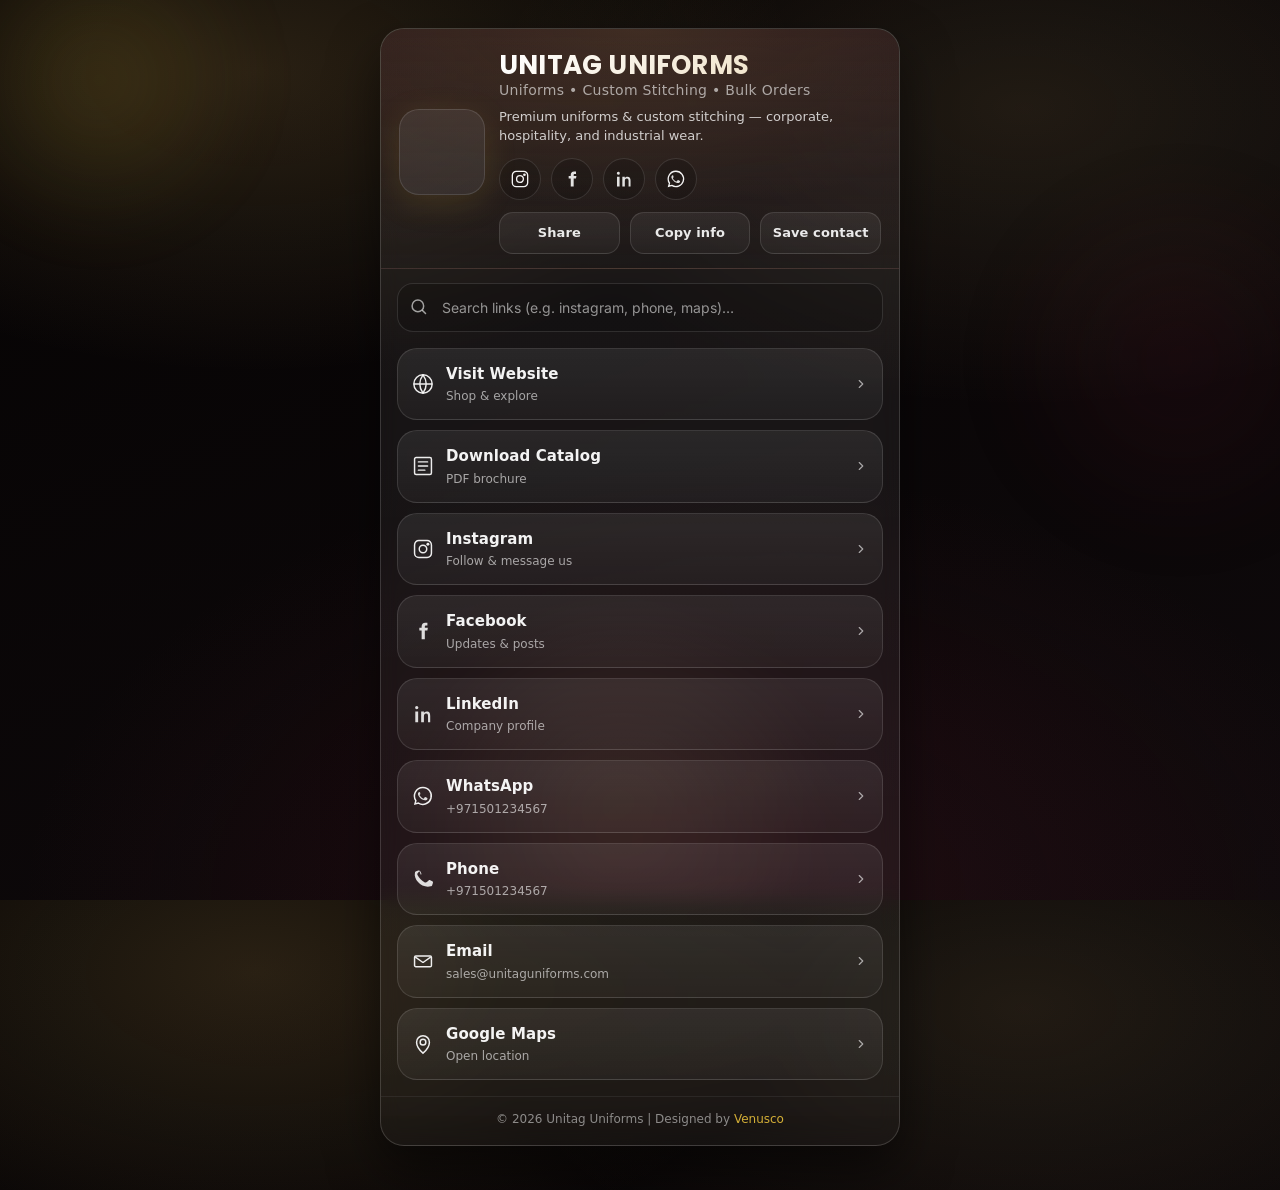
==== index.html @ 9822a8ab "commited" ====
<!DOCTYPE html>
<html lang="en">
  <head>
    <meta charset="UTF-8" />
    <meta name="viewport" content="width=device-width, initial-scale=1" />
    <meta name="theme-color" content="#caa35a" />

    <title>UNITAG Uniforms - Premium Corporate & Industrial Wear</title>
    <meta name="description" content="Premium uniforms & custom stitching for corporate, hospitality, and industrial wear. Shop online, download catalog, and call us today!"/>

    <meta property="og:title" content="UNITAG Uniforms - Quality Uniforms & Custom Stitching" />
    <meta property="og:description" content="Premium uniforms & custom stitching for corporate, hospitality, and industrial wear."/>
    <meta property="og:type" content="website" />
    
    <link rel="icon" href="assets/unitag-logo.jpeg" />
    <link href="https://cdn.jsdelivr.net/npm/bootstrap@5.3.0/dist/css/bootstrap.min.css" rel="stylesheet">
    <link rel="stylesheet" href="style.css" />
  </head>
  <body>
    <div class="bg" aria-hidden="true">
      <div class="blob b1"></div>
      <div class="blob b2"></div>
      <div class="blob b3"></div>
    </div>
    <main class="wrap">
      <section class="card" aria-label="Unitags Uniforms - Premium Uniforms & Custom Stitching">
        <header class="top">
          <div class="brandRow">
            <div class="logo" aria-label="Unitags logo">
              <img src="assets/unitag-logo.jpeg" alt="Unitags Uniforms logo" loading="eager"
                decoding="async"
                onerror="this.style.display='none'; document.getElementById('logoFallback').style.display='grid';"
              />
              <div id="logoFallback" class="logoFallback" aria-hidden="true">
                UNITAG<br />UNIFORMS
              </div>
            </div>
            <div>
              <h1 id="profileName">UNITAG UNIFORMS</h1>
              <p id="profileTagline" class="tagline">
                Official links • Socials • Contact • Location
              </p>
              <p id="profileBio" class="bio">
                Premium uniforms & custom stitching — corporate, hospitality, and
                industrial wear.
              </p>
              <div id="socialRow" class="socialRow" aria-label="Social icons"></div>
              <div class="quickActions" aria-label="Quick actions">
                <button class="actionBtn" type="button" id="shareBtn">
                  <span>Share</span>
                </button>
                <button class="actionBtn" type="button" id="copyBtn">
                  <span>Copy info</span>
                </button>
                <button class="actionBtn" type="button" id="vcardBtn">
                  <span>Save contact</span>
                </button>
              </div>
            </div>
          </div>
        </header>

        <div class="tools" aria-label="Tools">
          <div class="searchWrap" aria-label="Search links">
            <svg
              class="chev"
              style="width: 18px; height: 18px"
              viewBox="0 0 24 24"
              fill="none"
              aria-hidden="true"
            >
              <path
                d="M10.5 18.2a7.7 7.7 0 1 1 0-15.4 7.7 7.7 0 0 1 0 15.4Z"
                stroke="currentColor"
                stroke-width="2"
              />
              <path
                d="m16.7 16.7 4 4"
                stroke="currentColor"
                stroke-width="2"
                stroke-linecap="round"
              />
            </svg>
            <input
              id="searchInput"
              type="search"
              placeholder="Search links (e.g. instagram, phone, maps)…"
              autocomplete="off"
            />
          </div>
        </div>

        <div id="links" class="links" aria-label="Link buttons"></div>

        <footer class="footer" style="text-align:center;">
          <small>
            © <span id="year"></span> Unitag Uniforms | Designed by 
            <a href="https://venusco.in" target="_blank">Venusco</a>
          </small>
        </footer>
      </section>
    </main>

    <div id="toast" class="toast" role="status" aria-live="polite"></div>

    <script>
      // ==========================================================
      // FULL FEATURED LINK PAGE TEMPLATE (Edit PROFILE + LINKS)
      // ==========================================================
      const PROFILE = {
        name: "UNITAG UNIFORMS",
        tagline: "Uniforms • Custom Stitching • Bulk Orders",
        bio: "Premium uniforms & custom stitching — corporate, hospitality, and industrial wear.",
        website: "https://unitaguniforms.example",
      };

      // Dummy links (replace with your real links)
      const LINKS = {
        website: "https://www.unitaguniforms.com",
        instagram: "https://instagram.com/unitag.uniforms",
        facebook: "https://facebook.com/unitag.uniforms",
        linkedin: "https://linkedin.com/company/unitag-uniforms",
        whatsappNumber: "+971501234567", // include country code
        phoneNumber: "+971501234567",
        email: "sales@unitaguniforms.com",
        googleMaps: "https://maps.app.goo.gl/8JZs6yq8dQp8u7hC8",
        catalogUrl: "https://unitaguniforms.com/catalog.pdf", // Add your catalog PDF link here
      };

      const $ = (sel) => document.querySelector(sel);
      const toastEl = $("#toast");

      const icons = {
        website: `<svg class="icon" viewBox="0 0 24 24" fill="none" aria-hidden="true"><path d="M12 22c5.5 0 10-4.5 10-10S17.5 2 12 2 2 6.5 2 12s4.5 10 10 10Z" stroke="currentColor" stroke-width="1.6"/><path d="M2 12h20M12 2c-2.2 3-3.5 6.4-3.5 10s1.3 7 3.5 10m0-20c2.2 3 3.5 6.4 3.5 10s-1.3 7-3.5 10" stroke="currentColor" stroke-width="1.6"/></svg>`,
        catalog: `<svg class="icon" viewBox="0 0 24 24" fill="none" aria-hidden="true"><path d="M4.5 2.8h15A1.7 1.7 0 0 1 21.2 4.5v15a1.7 1.7 0 0 1-1.7 1.7h-15A1.7 1.7 0 0 1 2.8 19.5v-15A1.7 1.7 0 0 1 4.5 2.8Z" stroke="currentColor" stroke-width="1.6"/><path d="M7 7.5h10M7 12h10M7 16.5h7" stroke="currentColor" stroke-width="1.6" stroke-linecap="round"/></svg>`,
        instagram: `<svg class="icon" viewBox="0 0 24 24" fill="none" aria-hidden="true"><path d="M7.5 2.8h9A4.7 4.7 0 0 1 21.2 7.5v9A4.7 4.7 0 0 1 16.5 21.2h-9A4.7 4.7 0 0 1 2.8 16.5v-9A4.7 4.7 0 0 1 7.5 2.8Z" stroke="currentColor" stroke-width="1.6"/><path d="M12 16.1a4.1 4.1 0 1 0 0-8.2 4.1 4.1 0 0 0 0 8.2Z" stroke="currentColor" stroke-width="1.6"/><path d="M17.35 6.9h.01" stroke="currentColor" stroke-width="3.2" stroke-linecap="round"/></svg>`,
        facebook: `<svg class="icon" viewBox="0 0 24 24" fill="none" aria-hidden="true"><path d="M14 8.5V7.1c0-.8.5-1.1 1.2-1.1h1.6V3.1h-2.3c-2.6 0-4 1.6-4 4.1v1.3H8v3h2.5V21h3.5v-9.5h2.8l.5-3H14Z" fill="currentColor" opacity=".92"/></svg>`,
        linkedin: `<svg class="icon" viewBox="0 0 24 24" fill="none" aria-hidden="true"><path d="M6.7 9.2H3.6V21h3.1V9.2ZM5.15 3.2A1.8 1.8 0 1 0 5.2 6.8a1.8 1.8 0 0 0-.05-3.6ZM20.6 21h-3.1v-6.1c0-1.5-.03-3.4-2.1-3.4-2.1 0-2.4 1.6-2.4 3.3V21H10V9.2h3v1.6h.05c.42-.8 1.45-1.6 3-1.6 3.2 0 3.8 2.1 3.8 4.9V21Z" fill="currentColor" opacity=".92"/></svg>`,
        whatsapp: `<svg class="icon" viewBox="0 0 24 24" fill="none" aria-hidden="true"><path d="M12 2.7A9.2 9.2 0 0 0 4.2 17l-1 3.7 3.8-1A9.2 9.2 0 1 0 12 2.7Z" stroke="currentColor" stroke-width="1.6"/><path d="M9.2 7.9c-.2-.4-.4-.4-.6-.4h-.5c-.2 0-.5.1-.7.4-.2.2-.9.8-.9 2 0 1.1.9 2.2 1 2.4.1.2 1.8 2.9 4.4 3.9 2.1.8 2.6.6 3.1.5.5-.1 1.5-.6 1.7-1.2.2-.6.2-1.1.1-1.2-.1-.1-.2-.2-.5-.3l-1.7-.8c-.3-.1-.5-.2-.7.2-.2.4-.8 1.2-.9 1.4-.2.2-.3.2-.6.1-.3-.1-1.3-.5-2.4-1.5-.9-.8-1.5-1.8-1.7-2.1-.2-.3 0-.4.1-.5l.4-.5c.1-.2.2-.3.3-.5.1-.2 0-.4 0-.5l-.8-1.8Z" fill="currentColor" opacity=".9"/></svg>`,
        phone: `<svg class="icon" viewBox="0 0 24 24" fill="none" aria-hidden="true"><path d="M8.1 3.6 6.3 5.4c-.6.6-.7 1.6-.3 2.3 1.8 3.4 4.6 6.2 8 8 .8.4 1.7.3 2.3-.3l1.8-1.8c.5-.5 1.2-.6 1.8-.3l2.2 1.1c.7.4 1 1.2.7 2l-.8 2.4c-.2.7-.8 1.2-1.6 1.2C11.2 22.6 1.4 12.8 3.2 5.2c.1-.7.6-1.4 1.3-1.6l2.4-.8c.8-.3 1.7 0 2.1.8l1.1 2.2c.3.6.2 1.3-.3 1.8Z" fill="currentColor" opacity=".92"/></svg>`,
        email: `<svg class="icon" viewBox="0 0 24 24" fill="none" aria-hidden="true"><path d="M4.2 6.6h15.6c.8 0 1.4.6 1.4 1.4v8.8c0 .8-.6 1.4-1.4 1.4H4.2c-.8 0-1.4-.6-1.4-1.4V8c0-.8.6-1.4 1.4-1.4Z" stroke="currentColor" stroke-width="1.6"/><path d="m4.1 8.1 7.1 5a1.5 1.5 0 0 0 1.6 0l7.1-5" stroke="currentColor" stroke-width="1.6" stroke-linecap="round"/></svg>`,
        map: `<svg class="icon" viewBox="0 0 24 24" fill="none" aria-hidden="true"><path d="M12 22s7-6.1 7-12a7 7 0 1 0-14 0c0 5.9 7 12 7 12Z" stroke="currentColor" stroke-width="1.6"/><path d="M12 13.1a3.1 3.1 0 1 0 0-6.2 3.1 3.1 0 0 0 0 6.2Z" stroke="currentColor" stroke-width="1.6"/></svg>`,
        chev: `<svg class="chev" viewBox="0 0 24 24" fill="none" aria-hidden="true"><path d="m9 6 6 6-6 6" stroke="currentColor" stroke-width="2" stroke-linecap="round" stroke-linejoin="round"/></svg>`,
      };

      function sanitizeDigits(value) {
        return String(value || "").replace(/[^\d]/g, "");
      }

      function isFilled(value) {
        const v = String(value || "").trim();
        return Boolean(v);
      }

      let toastTimer = null;
      function toast(message) {
        if (!toastEl) return;
        if (toastTimer) window.clearTimeout(toastTimer);
        toastEl.textContent = message;
        toastEl.classList.add("show");
        toastTimer = window.setTimeout(() => {
          toastEl.classList.remove("show");
        }, 2200);
      }

      async function copyText(text, label = "Copied") {
        const value = String(text || "").trim();
        if (!value) return toast("Nothing to copy yet.");
        try {
          await navigator.clipboard.writeText(value);
          toast(`${label}: ${value}`);
        } catch {
          const ta = document.createElement("textarea");
          ta.value = value;
          ta.setAttribute("readonly", "true");
          ta.style.position = "fixed";
          ta.style.left = "-9999px";
          document.body.appendChild(ta);
          ta.select();
          document.execCommand("copy");
          ta.remove();
          toast(`${label}: ${value}`);
        }
      }

      async function sharePage() {
        const url = window.location.href;
        const data = {
          title: PROFILE.name,
          text: `${PROFILE.name} — official links`,
          url,
        };

        try {
          if (navigator.share) {
            await navigator.share(data);
            toast("Share sheet opened.");
          } else {
            await copyText(url, "Link copied");
          }
        } catch {
          // user cancelled — no toast needed
        }
      }

      function downloadVCard() {
        const tel = String(LINKS.phoneNumber || "").trim();
        const email = String(LINKS.email || "").trim();
        const url = String(PROFILE.website || "").trim();

        const lines = [
          "BEGIN:VCARD",
          "VERSION:3.0",
          `FN:${PROFILE.name}`,
          tel ? `TEL;TYPE=WORK,VOICE:${tel}` : "",
          email ? `EMAIL;TYPE=WORK:${email}` : "",
          url ? `URL:${url}` : "",
          "END:VCARD",
        ].filter(Boolean);

        const blob = new Blob([lines.join("\n")], { type: "text/vcard;charset=utf-8" });
        const a = document.createElement("a");
        a.href = URL.createObjectURL(blob);
        a.download = `${PROFILE.name.replace(/\s+/g, "-").toLowerCase()}-contact.vcf`;
        document.body.appendChild(a);
        a.click();
        a.remove();
        window.setTimeout(() => URL.revokeObjectURL(a.href), 1000);
        toast("Contact card downloaded.");
      }

      function makeButton({ href, title, subtitle, leftIcon, ariaLabel }) {
        const a = document.createElement("a");
        a.className = "btn";
        a.href = href;
        a.target = "_blank";
        a.rel = "noopener noreferrer";
        a.setAttribute("aria-label", ariaLabel || title);
        a.innerHTML = `
          ${leftIcon}
          <div class="btnTitle">
            <strong>${title}</strong>
            <span>${subtitle}</span>
          </div>
          ${icons.chev}
        `;
        return a;
      }

      function buildLinkItems() {
        const whatsappDigits = sanitizeDigits(LINKS.whatsappNumber);
        const whatsappHref = whatsappDigits
          ? `https://wa.me/${whatsappDigits}?text=${encodeURIComponent("Hi UNITAG Uniforms! I’d like to inquire about uniforms.")}`
          : "";

        return [
          {
            key: "website",
            title: "Visit Website",
            subtitle: "Shop & explore",
            href: LINKS.website,
            icon: icons.website,
            search: [LINKS.website, "web", "shop"],
          },
          {
            key: "catalog",
            title: "Download Catalog",
            subtitle: "PDF brochure",
            href: LINKS.catalogUrl,
            icon: icons.catalog,
            search: [LINKS.catalogUrl, "pdf", "brochure", "download"],
          },
          {
            key: "instagram",
            title: "Instagram",
            subtitle: "Follow & message us",
            href: LINKS.instagram,
            icon: icons.instagram,
            search: [LINKS.instagram, "insta", "ig"],
          },
          {
            key: "facebook",
            title: "Facebook",
            subtitle: "Updates & posts",
            href: LINKS.facebook,
            icon: icons.facebook,
            search: [LINKS.facebook, "fb"],
          },
          {
            key: "linkedin",
            title: "LinkedIn",
            subtitle: "Company profile",
            href: LINKS.linkedin,
            icon: icons.linkedin,
            search: [LINKS.linkedin, "jobs", "company"],
          },
          {
            key: "whatsapp",
            title: "WhatsApp",
            subtitle: String(LINKS.whatsappNumber || ""),
            href: whatsappHref,
            icon: icons.whatsapp,
            search: [LINKS.whatsappNumber, "wa", "chat"],
          },
          {
            key: "phone",
            title: "Phone",
            subtitle: String(LINKS.phoneNumber || ""),
            href: LINKS.phoneNumber ? `tel:${String(LINKS.phoneNumber).trim()}` : "",
            icon: icons.phone,
            search: [LINKS.phoneNumber, "call", "tel"],
          },
          {
            key: "email",
            title: "Email",
            subtitle: String(LINKS.email || ""),
            href: LINKS.email ? `mailto:${String(LINKS.email).trim()}` : "",
            icon: icons.email,
            search: [LINKS.email, "mail"],
          },
          {
            key: "maps",
            title: "Google Maps",
            subtitle: "Open location",
            href: LINKS.googleMaps,
            icon: icons.map,
            search: [LINKS.googleMaps, "location", "map"],
          },
        ].filter((x) => isFilled(x.href));
      }

      function renderSocialRow(items) {
        const row = $("#socialRow");
        if (!row) return;
        row.innerHTML = "";

        const socials = items.filter((x) =>
          ["instagram", "facebook", "linkedin", "whatsapp"].includes(x.key)
        );

        for (const it of socials) {
          const a = document.createElement("a");
          a.className = "iconChip";
          a.href = it.href;
          a.target = "_blank";
          a.rel = "noopener noreferrer";
          a.setAttribute("aria-label", `Open ${it.title}`);
          a.innerHTML = it.icon;
          row.appendChild(a);
        }
      }

      function applyProfile() {
        $("#profileName").textContent = PROFILE.name;
        $("#profileTagline").textContent = PROFILE.tagline;
        $("#profileBio").textContent = PROFILE.bio;
      }

      function render() {
        $("#year").textContent = new Date().getFullYear();
        applyProfile();

        const allItems = buildLinkItems();
        renderSocialRow(allItems);

        const container = $("#links");
        container.innerHTML = "";

        const q = String($("#searchInput")?.value || "").trim().toLowerCase();
        const items = allItems.filter((it) => {
          if (!q) return true;
          const hay = [it.title, it.subtitle, ...(it.search || [])]
            .filter(Boolean)
            .join(" ")
            .toLowerCase();
          return hay.includes(q);
        });

        for (const it of items) {
          container.appendChild(
            makeButton({
              href: it.href,
              title: it.title,
              subtitle: it.subtitle,
              leftIcon: it.icon,
              ariaLabel: `Open ${it.title}`,
            })
          );
        }

        const status = $("#statusText");
        const shown = items.length;
        const total = allItems.length;
        status.textContent =
          total === 0
            ? "Add your links in the LINKS section."
            : q
              ? `Showing ${shown} of ${total}`
              : `${total} link${total === 1 ? "" : "s"} available`;

        if (total === 0) {
          container.innerHTML = "";
          const empty = document.createElement("div");
          empty.style.padding = "10px 2px 2px";
          empty.innerHTML = `<div style="color: rgba(255,255,255,.72); font-size: 13px; line-height: 1.55;">
            No links are configured yet. Edit the <strong>LINKS</strong> object in this file and paste your real URLs / numbers.
          </div>`;
          container.appendChild(empty);
        } else if (shown === 0) {
          container.innerHTML = "";
          const empty = document.createElement("div");
          empty.style.padding = "10px 2px 2px";
          empty.innerHTML = `<div style="color: rgba(255,255,255,.72); font-size: 13px; line-height: 1.55;">
            No matches for <strong>${q.replace(/</g, "&lt;")}</strong>. Try “maps”, “phone”, or “instagram”.
          </div>`;
          container.appendChild(empty);
        }
      }

      function wireUI() {
        $("#shareBtn")?.addEventListener("click", sharePage);
        $("#copyBtn")?.addEventListener("click", async () => {
          const lines = [
            PROFILE.name,
            LINKS.phoneNumber ? `Phone: ${LINKS.phoneNumber}` : "",
            LINKS.whatsappNumber ? `WhatsApp: ${LINKS.whatsappNumber}` : "",
            LINKS.email ? `Email: ${LINKS.email}` : "",
            LINKS.googleMaps ? `Maps: ${LINKS.googleMaps}` : "",
            PROFILE.website ? `Website: ${PROFILE.website}` : "",
          ].filter(Boolean);
          await copyText(lines.join("\n"), "Copied");
        });
        $("#vcardBtn")?.addEventListener("click", downloadVCard);
        $("#searchInput")?.addEventListener("input", render);
      }

      wireUI();
      render();
    </script>
  </body>
</html>
---- style.css ----
@import url('https://fonts.googleapis.com/css2?family=Poppins:wght@300;400;500;600;700;800&family=Inter:wght@300;400;500;600;700&display=swap');

    :root {
    --bg0: #050303;
    --bg1: #0f0a0c;
    --bg-dark: #1a0e12;
    --card: rgba(255, 255, 255, 0.08);
    --card2: rgba(255, 255, 255, 0.12);
    --border: rgba(255, 255, 255, 0.15);
    --text: rgba(255, 255, 255, 0.95);
    --text-light: rgba(255, 255, 255, 0.7);
    --muted: rgba(255, 255, 255, 0.6);
    --muted2: rgba(255, 255, 255, 0.5);
    --shadow: 0 25px 50px rgba(0, 0, 0, 0.5);
    --shadow-lg: 0 40px 80px rgba(0, 0, 0, 0.6);
    --shadow-sm: 0 10px 25px rgba(0, 0, 0, 0.3);

    --brand: #d4af37; /* Premium gold */
    --brand-light: #ead8b5;
    --brand2: #2b1218; /* deep maroon */
    --accent: #ffd58a;
    --accent-dark: #f0a500;

    --radius: 20px;
    }

    * {
    box-sizing: border-box;
    }

    html,
    body {
    height: 100%;
    }

    body {
    margin: 0;
    color: var(--text);
    font-family: 'Inter', 'Poppins', -apple-system, BlinkMacSystemFont, 'Segoe UI', Roboto, sans-serif;
    font-weight: 400;
    background: radial-gradient(
        900px 500px at 20% 8%,
        rgba(212, 175, 55, 0.15),
        transparent 60%
        ),
        radial-gradient(
        900px 500px at 80% 12%,
        rgba(255, 213, 138, 0.08),
        transparent 60%
        ),
        radial-gradient(
        1100px 700px at 55% 100%,
        rgba(108, 28, 46, 0.2),
        transparent 62%
        ),
        linear-gradient(160deg, var(--bg0), var(--bg1));
    background-attachment: fixed;
    }

    a {
    color: inherit;
    text-decoration: none;
    transition: color 200ms ease;
    }

    .wrap {
    min-height: 100%;
    display: grid;
    place-items: center;
    padding: 40px 16px 60px;
    }

    .card {
    width: 100%;
    max-width: 580px;
    border: 1px solid var(--border);
    background: linear-gradient(
        135deg,
        rgba(255, 255, 255, 0.09),
        rgba(255, 255, 255, 0.04)
    );
    backdrop-filter: blur(20px);
    border-radius: calc(var(--radius) + 6px);
    box-shadow: var(--shadow);
    overflow: hidden;
    animation: cardSlideIn 0.6s cubic-bezier(0.34, 1.56, 0.64, 1);
    }

    @keyframes cardSlideIn {
    from {
        opacity: 0;
        transform: translateY(20px);
    }
    to {
        opacity: 1;
        transform: translateY(0);
    }
    }

    .top {
    padding: 32px 24px 20px;
    display: grid;
    gap: 16px;
    border-bottom: 1px solid rgba(255, 255, 255, 0.08);
    background: linear-gradient(
        135deg,
        rgba(212, 175, 55, 0.12),
        rgba(0, 0, 0, 0.2)
        ),
        linear-gradient(
        180deg,
        rgba(43, 18, 24, 0.5),
        rgba(0, 0, 0, 0.1)
        );
    }

    .brandRow {
    display: grid;
    grid-template-columns: 100px 1fr;
    gap: 18px;
    align-items: flex-start;
    }

    .logo {
    width: 100px;
    height: 100px;
    border-radius: 24px;
    background: linear-gradient(135deg, rgba(255, 255, 255, 0.12), rgba(255, 255, 255, 0.04));
    border: 2px solid var(--border);
    overflow: hidden;
    display: grid;
    place-items: center;
    box-shadow: 0 8px 32px rgba(212, 175, 55, 0.15);
    transition: all 300ms cubic-bezier(0.34, 1.56, 0.64, 1);
    }

    .logo:hover {
    transform: translateY(-4px);
    box-shadow: 0 16px 48px rgba(212, 175, 55, 0.25);
    border-color: rgba(212, 175, 55, 0.3);
    }

    .logo img {
    width: 100%;
    height: 100%;
    object-fit: cover;
    display: block;
    }

    .logoFallback {
    display: none;
    width: 100%;
    height: 100%;
    background: linear-gradient(135deg, rgba(212, 175, 55, 0.2), transparent),
        linear-gradient(180deg, rgba(255, 255, 255, 0.08), rgba(255, 255, 255, 0));
    color: var(--brand);
    letter-spacing: 0.12em;
    font-weight: 700;
    font-size: 13px;
    text-align: center;
    line-height: 1.1;
    padding: 12px 8px;
    text-transform: uppercase;
    }

    h1 {
    margin: 4px 0 8px;
    font-size: 28px;
    line-height: 1.2;
    letter-spacing: -0.5px;
    font-weight: 700;
    font-family: 'Poppins', sans-serif;
    background: linear-gradient(135deg, #ffffff, var(--brand-light));
    -webkit-background-clip: text;
    -webkit-text-fill-color: transparent;
    background-clip: text;
    }

    .tagline {
    margin: 0;
    color: var(--text-light);
    font-size: 13px;
    line-height: 1.5;
    letter-spacing: 0.3px;
    font-weight: 500;
    }

    .bio {
    margin: 12px 0 0;
    color: rgba(255, 255, 255, 0.75);
    font-size: 13px;
    line-height: 1.6;
    }

    .socialRow {
    display: flex;
    flex-wrap: wrap;
    gap: 10px;
    margin-top: 14px;
    }

    .iconChip {
    display: inline-flex;
    align-items: center;
    justify-content: center;
    width: 44px;
    height: 44px;
    border-radius: 50%;
    border: 1px solid var(--border);
    background: linear-gradient(135deg, rgba(255, 255, 255, 0.08), rgba(255, 255, 255, 0.02));
    transition: all 250ms cubic-bezier(0.34, 1.56, 0.64, 1);
    cursor: pointer;
    }

    .iconChip:hover {
    transform: translateY(-3px) scale(1.05);
    border-color: var(--brand);
    background: linear-gradient(135deg, rgba(212, 175, 55, 0.2), rgba(212, 175, 55, 0.05));
    box-shadow: 0 12px 30px rgba(212, 175, 55, 0.25);
    }

    .iconChip svg {
    width: 20px;
    height: 20px;
    color: var(--text);
    transition: color 200ms ease;
    }

    .iconChip:hover svg {
    color: var(--brand);
    }

    .iconChip:focus-visible {
    outline: 3px solid rgba(212, 175, 55, 0.5);
    outline-offset: 2px;
    }

    .quickActions {
    display: grid;
    grid-template-columns: 1fr 1fr 1fr;
    gap: 10px;
    margin-top: 14px;
    }

    .actionBtn {
    border: 1px solid var(--border);
    background: linear-gradient(135deg, rgba(255, 255, 255, 0.08), rgba(255, 255, 255, 0.03));
    color: var(--text);
    border-radius: 12px;
    padding: 10px 12px;
    display: inline-flex;
    gap: 6px;
    align-items: center;
    justify-content: center;
    cursor: pointer;
    transition: all 250ms cubic-bezier(0.34, 1.56, 0.64, 1);
    font-size: 12px;
    font-weight: 600;
    letter-spacing: 0.3px;
    }

    .actionBtn:hover {
    transform: translateY(-2px);
    border-color: var(--brand);
    background: linear-gradient(135deg, rgba(212, 175, 55, 0.15), rgba(212, 175, 55, 0.05));
    box-shadow: 0 8px 20px rgba(212, 175, 55, 0.2);
    }

    .actionBtn:active {
    transform: translateY(0px);
    }

    .actionBtn:focus-visible {
    outline: 3px solid rgba(212, 175, 55, 0.5);
    outline-offset: 2px;
    }

    .actionBtn span {
    font-weight: 650;
    font-size: 12px;
    letter-spacing: 0.2px;
    }

    .pill {
    display: inline-flex;
    align-items: center;
    gap: 8px;
    padding: 8px 14px;
    border-radius: 50px;
    border: 1px solid rgba(212, 175, 55, 0.4);
    background: linear-gradient(135deg, rgba(212, 175, 55, 0.12), rgba(212, 175, 55, 0.05));
    color: rgba(255, 255, 255, 0.85);
    width: fit-content;
    font-size: 12px;
    font-weight: 500;
    }

    .pillDot {
    width: 8px;
    height: 8px;
    border-radius: 50%;
    background: var(--brand);
    box-shadow: 0 0 0 5px rgba(212, 175, 55, 0.2);
    animation: dotPulse 2s ease-in-out infinite;
    }

    @keyframes dotPulse {
    0%, 100% {
        box-shadow: 0 0 0 5px rgba(212, 175, 55, 0.2);
    }
    50% {
        box-shadow: 0 0 0 8px rgba(212, 175, 55, 0.1);
    }
    }

    /* Background Effects */
    .bg {
    position: fixed;
    inset: 0;
    pointer-events: none;
    overflow: hidden;
    z-index: 0;
    }

    .blob {
    position: absolute;
    border-radius: 50%;
    filter: blur(40px);
    opacity: 0.4;
    transform: translate3d(0, 0, 0);
    animation: floaty 9s ease-in-out infinite;
    }

    .blob.b1 {
    width: 520px;
    height: 520px;
    left: -160px;
    top: -180px;
    animation-delay: 0s;
    background: radial-gradient(
        closest-side,
        rgba(212, 175, 55, 0.3),
        rgba(212, 175, 55, 0) 62%
    );
    }

    .blob.b2 {
    width: 640px;
    height: 640px;
    right: -220px;
    top: 40px;
    opacity: 0.35;
    animation-delay: -2.5s;
    background: radial-gradient(
        closest-side,
        rgba(108, 28, 46, 0.25),
        rgba(108, 28, 46, 0) 62%
    );
    }

    .blob.b3 {
    width: 720px;
    height: 720px;
    left: 20%;
    bottom: -260px;
    opacity: 0.25;
    animation-delay: -4.7s;
    background: radial-gradient(
        closest-side,
        rgba(255, 213, 138, 0.2),
        rgba(255, 213, 138, 0) 62%
    );
    }

    @keyframes floaty {
    0% {
        transform: translate3d(0, 0, 0) scale(1);
    }
    50% {
        transform: translate3d(0, 16px, 0) scale(1.04);
    }
    100% {
        transform: translate3d(0, 0, 0) scale(1);
    }
    }

    @media (prefers-reduced-motion: reduce) {
    .blob {
        animation: none;
    }
    .btn {
        transition: none;
    }
    }

    .tools {
    padding: 16px 20px 0;
    display: grid;
    gap: 12px;
    }

    .searchWrap {
    display: grid;
    grid-template-columns: 20px 1fr;
    gap: 12px;
    align-items: center;
    padding: 12px 16px;
    border-radius: 14px;
    border: 1px solid var(--border);
    background: linear-gradient(135deg, rgba(255, 255, 255, 0.06), rgba(255, 255, 255, 0.01));
    transition: all 200ms ease;
    }

    .searchWrap:focus-within {
    border-color: var(--brand);
    background: linear-gradient(135deg, rgba(255, 255, 255, 0.09), rgba(255, 255, 255, 0.03));
    box-shadow: 0 0 25px rgba(212, 175, 55, 0.15);
    }

    .searchWrap input {
    width: 100%;
    border: 0;
    outline: none;
    background: transparent;
    color: var(--text);
    font-size: 14px;
    font-family: 'Inter', sans-serif;
    }

    .searchWrap input::placeholder {
    color: var(--muted2);
    }

    .links {
    padding: 20px;
    display: grid;
    gap: 12px;
    }

    .btn {
    width: 100%;
    display: grid;
    grid-template-columns: 24px 1fr 16px;
    gap: 14px;
    align-items: center;
    padding: 16px 18px;
    border-radius: var(--radius);
    background: linear-gradient(135deg, rgba(255, 255, 255, 0.08), rgba(255, 255, 255, 0.03));
    border: 1px solid var(--border);
    transition: all 280ms cubic-bezier(0.34, 1.56, 0.64, 1);
    cursor: pointer;
    position: relative;
    overflow: hidden;
    }

    .btn::before {
    content: '';
    position: absolute;
    inset: 0;
    background: linear-gradient(135deg, rgba(212, 175, 55, 0.2), transparent);
    opacity: 0;
    transition: opacity 300ms ease;
    pointer-events: none;
    }

    .btn:hover::before {
    opacity: 1;
    }

    .btn:hover {
    transform: translateY(-3px);
    border-color: var(--brand);
    background: linear-gradient(135deg, rgba(255, 255, 255, 0.11), rgba(255, 255, 255, 0.05));
    box-shadow: 0 20px 50px rgba(212, 175, 55, 0.2);
    }

    .btn:active {
    transform: translateY(-1px);
    }

    .btn:focus-visible {
    outline: 3px solid rgba(212, 175, 55, 0.5);
    outline-offset: 2px;
    }

    .btnTitle {
    display: grid;
    gap: 3px;
    min-width: 0;
    text-align: left;
    }

    .btnTitle strong {
    font-weight: 700;
    font-size: 15px;
    letter-spacing: 0.2px;
    color: var(--text);
    }

    .btnTitle span {
    font-size: 12px;
    color: var(--muted);
    overflow: hidden;
    white-space: nowrap;
    text-overflow: ellipsis;
    font-weight: 400;
    }

    .icon {
    width: 24px;
    height: 24px;
    color: var(--brand);
    transition: all 200ms ease;
    }

    .btn:hover .icon {
    filter: brightness(1.2);
    }

    .chev {
    width: 16px;
    height: 16px;
    color: var(--muted);
    transition: all 200ms ease;
    }

    .btn:hover .chev {
    color: var(--brand);
    transform: translateX(2px);
    }

    .footer {
    padding: 18px 20px 22px;
    border-top: 1px solid rgba(255, 255, 255, 0.08);
    display: grid;
    gap: 8px;
    background: linear-gradient(
        180deg,
        rgba(0, 0, 0, 0.05),
        rgba(0, 0, 0, 0.15)
    );
    text-align: center;
    }

    .footer small {
    color: var(--muted);
    line-height: 1.5;
    font-size: 12px;
    }

    .footer a {
    color: var(--brand);
    font-weight: 500;
    transition: all 200ms ease;
    }

    .footer a:hover {
    color: var(--brand-light);
    text-decoration: underline;
    }

    .toast {
    position: fixed;
    left: 50%;
    bottom: 24px;
    transform: translateX(-50%) translateY(120px);
    z-index: 10;
    border-radius: 50px;
    padding: 12px 20px;
    border: 1px solid rgba(212, 175, 55, 0.3);
    background: linear-gradient(135deg, rgba(15, 11, 13, 0.95), rgba(30, 15, 20, 0.9));
    backdrop-filter: blur(15px);
    color: var(--text);
    box-shadow: 0 20px 60px rgba(0, 0, 0, 0.6);
    max-width: min(520px, calc(100vw - 32px));
    text-align: center;
    font-size: 13px;
    font-weight: 500;
    pointer-events: none;
    transition: all 300ms cubic-bezier(0.34, 1.56, 0.64, 1);
    opacity: 0;
    }

    .toast.show {
    opacity: 1;
    transform: translateX(-50%) translateY(0);
    pointer-events: auto;
    }

    /* Services Section */
    .servicesSection {
    padding: 28px 20px;
    border-bottom: 1px solid rgba(255, 255, 255, 0.08);
    }

    .sectionTitle {
    margin: 0 0 22px 0;
    font-size: 20px;
    font-weight: 700;
    color: var(--text);
    text-align: center;
    font-family: 'Poppins', sans-serif;
    letter-spacing: -0.3px;
    }

    .servicesGrid {
    display: grid;
    grid-template-columns: 1fr 1fr;
    gap: 14px;
    }

    .serviceCard {
    padding: 20px;
    border-radius: 16px;
    background: linear-gradient(135deg, rgba(212, 175, 55, 0.08), rgba(212, 175, 55, 0.02));
    border: 1px solid rgba(212, 175, 55, 0.25);
    text-align: center;
    transition: all 280ms cubic-bezier(0.34, 1.56, 0.64, 1);
    cursor: pointer;
    }

    .serviceCard:hover {
    background: linear-gradient(135deg, rgba(212, 175, 55, 0.15), rgba(212, 175, 55, 0.05));
    border-color: var(--brand);
    transform: translateY(-4px);
    box-shadow: 0 16px 40px rgba(212, 175, 55, 0.15);
    }

    .serviceIcon {
    font-size: 36px;
    margin-bottom: 10px;
    display: block;
    }

    .serviceCard h3 {
    margin: 0 0 8px 0;
    font-size: 15px;
    font-weight: 700;
    color: var(--text);
    font-family: 'Poppins', sans-serif;
    }

    .serviceCard p {
    margin: 0;
    font-size: 12px;
    color: var(--text-light);
    line-height: 1.4;
    }

    /* Features Section */
    .featuresSection {
    padding: 24px 20px;
    border-bottom: 1px solid rgba(255, 255, 255, 0.08);
    display: grid;
    gap: 16px;
    }

    .featureItem {
    display: flex;
    gap: 14px;
    align-items: flex-start;
    padding: 14px;
    border-radius: 12px;
    background: rgba(0, 0, 0, 0.2);
    border: 1px solid rgba(212, 175, 55, 0.1);
    transition: all 200ms ease;
    }

    .featureItem:hover {
    background: rgba(212, 175, 55, 0.08);
    border-color: rgba(212, 175, 55, 0.2);
    }

    .featureDot {
    width: 8px;
    height: 8px;
    border-radius: 50%;
    background: var(--brand);
    flex-shrink: 0;
    margin-top: 6px;
    box-shadow: 0 0 12px rgba(212, 175, 55, 0.4);
    }

    .featureContent h3 {
    margin: 0 0 4px 0;
    font-size: 15px;
    font-weight: 700;
    color: var(--text);
    }

    .featureContent p {
    margin: 0;
    font-size: 12px;
    color: var(--text-light);
    }

    @media (max-width: 480px) {
    .wrap {
        padding: 28px 12px 40px;
    }

    .card {
        max-width: 100%;
    }

    .brandRow {
        grid-template-columns: 80px 1fr;
        gap: 14px;
    }

    .logo {
        width: 80px;
        height: 80px;
    }

    h1 {
        font-size: 24px;
    }

    .quickActions {
        grid-template-columns: 1fr 1fr;
    }

    .servicesGrid {
        grid-template-columns: 1fr;
    }
    }


    * {
    box-sizing: border-box;
    }

    html,
    body {
    height: 100%;
    }

    body {
    margin: 0;
    color: var(--text);
    font-family: ui-sans-serif, system-ui, -apple-system, "Segoe UI", Roboto,
        Helvetica, Arial, "Apple Color Emoji", "Segoe UI Emoji";
    background: radial-gradient(
        900px 500px at 20% 8%,
        rgba(202, 163, 90, 0.18),
        transparent 60%
        ),
        radial-gradient(
        900px 500px at 80% 12%,
        rgba(255, 213, 138, 0.1),
        transparent 60%
        ),
        radial-gradient(
        1100px 700px at 55% 100%,
        rgba(108, 28, 46, 0.22),
        transparent 62%
        ),
        linear-gradient(160deg, var(--bg0), var(--bg1));
    }

    a {
    color: inherit;
    text-decoration: none;
    }

    .wrap {
    min-height: 100%;
    display: grid;
    place-items: center;
    padding: 28px 16px 44px;
    }

    .card {
    width: 100%;
    max-width: 520px;
    border: 1px solid var(--border);
    background: linear-gradient(
        180deg,
        rgba(255, 255, 255, 0.07),
        rgba(255, 255, 255, 0.04)
    );
    backdrop-filter: blur(10px);
    border-radius: calc(var(--radius) + 4px);
    box-shadow: var(--shadow);
    overflow: hidden;
    }

    .top {
    padding: 22px 18px 14px;
    display: grid;
    gap: 12px;
    border-bottom: 1px solid rgba(255, 255, 255, 0.08);
    background: radial-gradient(
        700px 300px at 50% 0%,
        rgba(202, 163, 90, 0.14),
        transparent 60%
        ),
        linear-gradient(
        180deg,
        rgba(43, 18, 24, 0.55),
        rgba(0, 0, 0, 0)
        );
    }

    .brandRow {
    display: grid;
    grid-template-columns: 86px 1fr;
    gap: 14px;
    align-items: center;
    }

    .logo {
    width: 86px;
    height: 86px;
    border-radius: 20px;
    background: rgba(255, 255, 255, 0.08);
    border: 1px solid rgba(255, 255, 255, 0.12);
    overflow: hidden;
    display: grid;
    place-items: center;
    }

    .logo img {
    width: 100%;
    height: 100%;
    object-fit: cover;
    display: block;
    }

    .logoFallback {
    display: none;
    width: 100%;
    height: 100%;
    background: linear-gradient(135deg, rgba(202, 163, 90, 0.18), transparent),
        linear-gradient(180deg, rgba(255, 255, 255, 0.08), rgba(255, 255, 255, 0));
    color: rgba(255, 255, 255, 0.92);
    letter-spacing: 0.14em;
    font-weight: 800;
    font-size: 14px;
    text-align: center;
    line-height: 1.05;
    padding: 14px 10px;
    text-transform: uppercase;
    }

    h1 {
    margin: 0;
    font-size: 26px;
    line-height: 1.15;
    letter-spacing: 0.2px;
    }

    .tagline {
    margin: 0;
    color: var(--muted);
    font-size: 14px;
    line-height: 1.4;
    }

    .hint {
    margin: 0;
    color: var(--muted2);
    font-size: 12px;
    }

    .links {
    padding: 16px;
    display: grid;
    gap: 10px;
    }

    .btn {
    width: 100%;
    display: grid;
    grid-template-columns: 22px 1fr 14px;
    gap: 12px;
    align-items: center;
    padding: 14px 14px;
    border-radius: var(--radius);
    background: linear-gradient(180deg, var(--card), rgba(255, 255, 255, 0.04));
    border: 1px solid rgba(255, 255, 255, 0.12);
    transition: transform 160ms ease, border-color 160ms ease,
        background 160ms ease, box-shadow 160ms ease;
    }

    .btn:hover {
    transform: translateY(-2px);
    border-color: rgba(202, 163, 90, 0.5);
    background: linear-gradient(
        180deg,
        rgba(255, 255, 255, 0.09),
        rgba(255, 255, 255, 0.05)
    );
    box-shadow: 0 18px 50px rgba(0, 0, 0, 0.34);
    }

    .btn:active {
    transform: translateY(0px);
    }

    .btn:focus-visible {
    outline: 3px solid rgba(255, 213, 138, 0.48);
    outline-offset: 2px;
    }

    .btnTitle {
    display: grid;
    gap: 2px;
    min-width: 0;
    }

    .btnTitle strong {
    font-weight: 700;
    font-size: 15px;
    letter-spacing: 0.1px;
    }

    .btnTitle span {
    font-size: 12px;
    color: var(--muted);
    overflow: hidden;
    white-space: nowrap;
    text-overflow: ellipsis;
    }

    .icon {
    width: 22px;
    height: 22px;
    color: rgba(255, 255, 255, 0.92);
    }

    .chev {
    width: 14px;
    height: 14px;
    color: rgba(255, 255, 255, 0.6);
    }

    .footer {
    padding: 14px 16px 18px;
    border-top: 1px solid rgba(255, 255, 255, 0.08);
    display: grid;
    gap: 6px;
    background: linear-gradient(
        180deg,
        rgba(0, 0, 0, 0),
        rgba(0, 0, 0, 0.12)
    );
    }

    .footer small {
    color: var(--muted2);
    line-height: 1.35;
    }

    .pill {
    display: inline-flex;
    align-items: center;
    gap: 8px;
    padding: 8px 10px;
    border-radius: 999px;
    border: 1px solid rgba(202, 163, 90, 0.35);
    background: rgba(202, 163, 90, 0.08);
    color: rgba(255, 255, 255, 0.84);
    width: fit-content;
    }

    .pillDot {
    width: 8px;
    height: 8px;
    border-radius: 99px;
    background: var(--brand);
    box-shadow: 0 0 0 4px rgba(202, 163, 90, 0.16);
    }

    /* Extra features */
    .bg {
    position: fixed;
    inset: 0;
    pointer-events: none;
    overflow: hidden;
    z-index: 0;
    }

    .blob {
    position: absolute;
    width: 520px;
    height: 520px;
    border-radius: 999px;
    filter: blur(36px);
    opacity: 0.55;
    transform: translate3d(0, 0, 0);
    animation: floaty 9s ease-in-out infinite;
    background: radial-gradient(
        closest-side,
        rgba(202, 163, 90, 0.34),
        rgba(202, 163, 90, 0) 62%
    );
    }

    .blob.b1 {
    left: -160px;
    top: -180px;
    animation-delay: 0s;
    }
    .blob.b2 {
    right: -220px;
    top: 40px;
    width: 640px;
    height: 640px;
    opacity: 0.42;
    animation-delay: -2.5s;
    background: radial-gradient(
        closest-side,
        rgba(108, 28, 46, 0.34),
        rgba(108, 28, 46, 0) 62%
    );
    }
    .blob.b3 {
    left: 20%;
    bottom: -260px;
    width: 720px;
    height: 720px;
    opacity: 0.32;
    animation-delay: -4.7s;
    background: radial-gradient(
        closest-side,
        rgba(255, 213, 138, 0.28),
        rgba(255, 213, 138, 0) 62%
    );
    }

    @keyframes floaty {
    0% {
        transform: translate3d(0, 0, 0) scale(1);
    }
    50% {
        transform: translate3d(0, 14px, 0) scale(1.03);
    }
    100% {
        transform: translate3d(0, 0, 0) scale(1);
    }
    }

    @media (prefers-reduced-motion: reduce) {
    .blob {
        animation: none;
    }
    .btn {
        transition: none;
    }
    }

    .bio {
    margin: 8px 0 0;
    color: rgba(255, 255, 255, 0.78);
    font-size: 13px;
    line-height: 1.45;
    }

    .socialRow {
    display: flex;
    flex-wrap: wrap;
    gap: 10px;
    margin-top: 12px;
    }

    .iconChip {
    display: inline-flex;
    align-items: center;
    justify-content: center;
    width: 42px;
    height: 42px;
    border-radius: 999px;
    border: 1px solid rgba(255, 255, 255, 0.12);
    background: rgba(0, 0, 0, 0.18);
    transition: transform 160ms ease, border-color 160ms ease,
        background 160ms ease;
    }

    .iconChip:hover {
    transform: translateY(-1px);
    border-color: rgba(202, 163, 90, 0.5);
    background: rgba(255, 255, 255, 0.06);
    }

    .iconChip:focus-visible {
    outline: 3px solid rgba(255, 213, 138, 0.48);
    outline-offset: 2px;
    }

    .quickActions {
    display: grid;
    grid-template-columns: 1fr 1fr 1fr;
    gap: 10px;
    margin-top: 12px;
    }

    .actionBtn {
    border: 1px solid rgba(255, 255, 255, 0.12);
    background: linear-gradient(
        180deg,
        rgba(255, 255, 255, 0.07),
        rgba(255, 255, 255, 0.04)
    );
    color: rgba(255, 255, 255, 0.9);
    border-radius: 14px;
    padding: 10px 10px;
    display: inline-flex;
    gap: 10px;
    align-items: center;
    justify-content: center;
    cursor: pointer;
    transition: transform 160ms ease, border-color 160ms ease,
        background 160ms ease;
    }

    .actionBtn:hover {
    transform: translateY(-1px);
    border-color: rgba(202, 163, 90, 0.5);
    background: rgba(255, 255, 255, 0.08);
    }

    .actionBtn:active {
    transform: translateY(0px);
    }

    .actionBtn:focus-visible {
    outline: 3px solid rgba(255, 213, 138, 0.48);
    outline-offset: 2px;
    }

    .actionBtn span {
    font-weight: 650;
    font-size: 13px;
    letter-spacing: 0.1px;
    }

    .tools {
    padding: 14px 16px 0;
    display: grid;
    gap: 10px;
    }

    .searchWrap {
    display: grid;
    grid-template-columns: 20px 1fr;
    gap: 10px;
    align-items: center;
    padding: 12px 12px;
    border-radius: 16px;
    border: 1px solid rgba(255, 255, 255, 0.12);
    background: rgba(0, 0, 0, 0.18);
    }

    .searchWrap input {
    width: 100%;
    border: 0;
    outline: none;
    background: transparent;
    color: rgba(255, 255, 255, 0.92);
    font-size: 14px;
    }

    .searchWrap input::placeholder {
    color: rgba(255, 255, 255, 0.55);
    }

    .toast {
    position: fixed;
    left: 50%;
    bottom: 22px;
    transform: translateX(-50%);
    z-index: 10;
    border-radius: 999px;
    padding: 10px 14px;
    border: 1px solid rgba(255, 255, 255, 0.14);
    background: rgba(15, 11, 13, 0.72);
    backdrop-filter: blur(10px);
    color: rgba(255, 255, 255, 0.92);
    box-shadow: 0 24px 70px rgba(0, 0, 0, 0.55);
    display: none;
    max-width: min(520px, calc(100vw - 24px));
    text-align: center;
    font-size: 13px;
    }

    .toast.show {
    display: block;
    animation: toastIn 140ms ease-out;
    }

    @keyframes toastIn {
    from {
        transform: translateX(-50%) translateY(6px);
        opacity: 0;
    }
    to {
        transform: translateX(-50%) translateY(0px);
        opacity: 1;
    }
    }

    /* New Services Section */
    .servicesSection {
    padding: 24px 16px;
    border-bottom: 1px solid rgba(255, 255, 255, 0.08);
    }

    .sectionTitle {
    margin: 0 0 16px 0;
    font-size: 18px;
    font-weight: 700;
    color: rgba(255, 255, 255, 0.92);
    text-align: center;
    }

    .servicesGrid {
    display: grid;
    grid-template-columns: 1fr 1fr;
    gap: 12px;
    }

    .serviceCard {
    padding: 16px;
    border-radius: 14px;
    background: rgba(202, 163, 90, 0.08);
    border: 1px solid rgba(202, 163, 90, 0.2);
    text-align: center;
    transition: all 200ms ease;
    }

    .serviceCard:hover {
    background: rgba(202, 163, 90, 0.12);
    border-color: rgba(202, 163, 90, 0.35);
    transform: translateY(-2px);
    }

    .serviceIcon {
    font-size: 32px;
    margin-bottom: 8px;
    display: block;
    }

    .serviceCard h3 {
    margin: 0 0 6px 0;
    font-size: 14px;
    font-weight: 700;
    color: rgba(255, 255, 255, 0.92);
    }

    .serviceCard p {
    margin: 0;
    font-size: 12px;
    color: rgba(255, 255, 255, 0.7);
    line-height: 1.35;
    }

    /* Features Section */
    .featuresSection {
    padding: 20px 16px;
    border-bottom: 1px solid rgba(255, 255, 255, 0.08);
    display: grid;
    gap: 14px;
    }

    .featureItem {
    display: flex;
    gap: 12px;
    align-items: flex-start;
    }

    .featureDot {
    width: 8px;
    height: 8px;
    border-radius: 50%;
    background: var(--brand);
    flex-shrink: 0;
    margin-top: 6px;
    }

    .featureContent h3 {
    margin: 0 0 2px 0;
    font-size: 14px;
    font-weight: 600;
    color: rgba(255, 255, 255, 0.92);
    }

    .featureContent p {
    margin: 0;
    font-size: 12px;
    color: rgba(255, 255, 255, 0.7);
    }

    @media (max-width: 480px) {
    .servicesGrid {
        grid-template-columns: 1fr;
    }

    h1 {
        font-size: 22px;
    }

    .quickActions {
        grid-template-columns: 1fr 1fr;
    }
    }
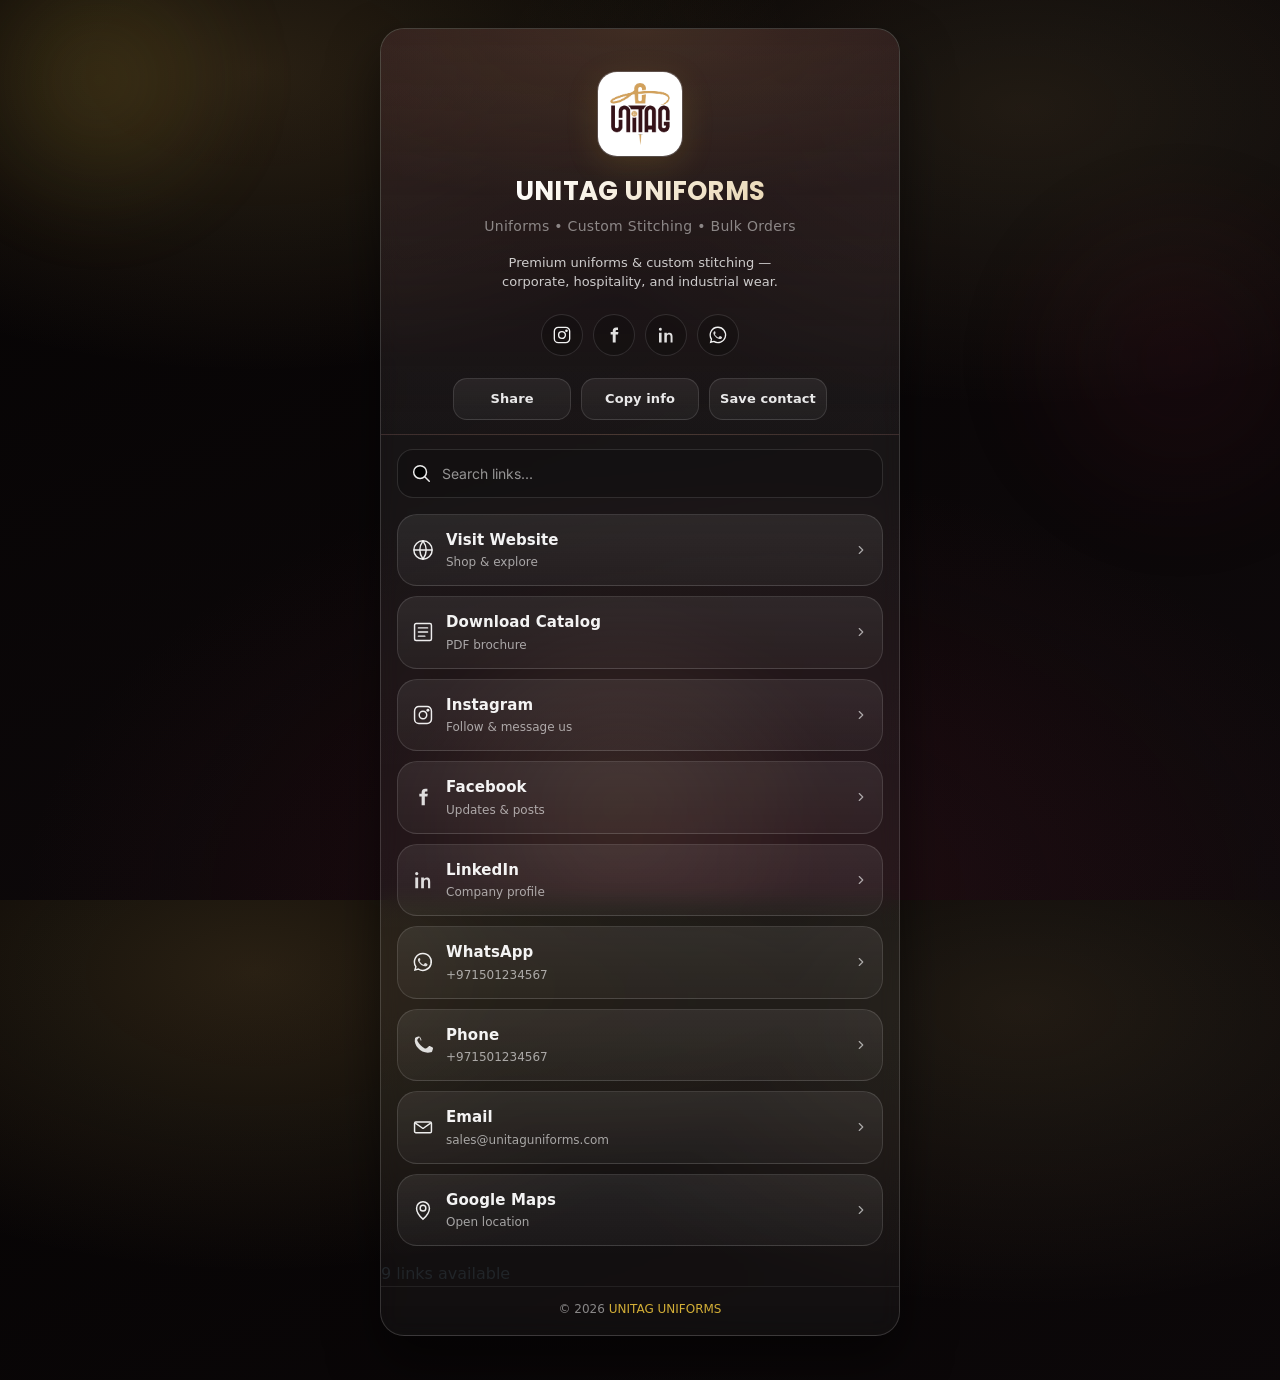
==== commit 51123d3a: "commited" ====
--- a/index.html
+++ b/index.html
@@ -1,21 +1,72 @@
 <!DOCTYPE html>
 <html lang="en">
-  <head>
-    <meta charset="UTF-8" />
-    <meta name="viewport" content="width=device-width, initial-scale=1" />
-    <meta name="theme-color" content="#caa35a" />
-
-    <title>UNITAG Uniforms - Premium Corporate & Industrial Wear</title>
-    <meta name="description" content="Premium uniforms & custom stitching for corporate, hospitality, and industrial wear. Shop online, download catalog, and call us today!"/>
-
-    <meta property="og:title" content="UNITAG Uniforms - Quality Uniforms & Custom Stitching" />
-    <meta property="og:description" content="Premium uniforms & custom stitching for corporate, hospitality, and industrial wear."/>
-    <meta property="og:type" content="website" />
-    
-    <link rel="icon" href="assets/unitag-logo.jpeg" />
-    <link href="https://cdn.jsdelivr.net/npm/bootstrap@5.3.0/dist/css/bootstrap.min.css" rel="stylesheet">
-    <link rel="stylesheet" href="style.css" />
-  </head>
+<head>
+  <meta charset="UTF-8" />
+  <meta http-equiv="X-UA-Compatible" content="IE=edge" />
+
+  <!-- Mobile Optimization -->
+  <meta name="viewport" content="width=device-width, initial-scale=1" />
+  <meta name="theme-color" content="#caa35a" />
+
+  <!-- Primary SEO -->
+  <title>UNITAG Uniforms | Premium Corporate, Industrial & Hospitality Uniforms</title>
+  <meta name="description" content="Unitag Uniforms provides premium corporate, industrial, hospitality, and customized uniforms. High-quality stitching, bulk orders, and professional uniform solutions." />
+  <meta name="keywords" content="uniform suppliers, corporate uniforms, industrial uniforms, hospitality uniforms, custom uniforms, company uniforms, workwear uniforms, school uniforms, uniform stitching service" />
+  <meta name="author" content="Unitag Uniforms" />
+  <meta name="robots" content="index, follow" />
+
+  <!-- Canonical URL -->
+  <link rel="canonical" href="https://unitaguniforms.com/" />
+
+  <!-- Open Graph (Facebook, WhatsApp, LinkedIn) -->
+  <meta property="og:title" content="Unitag Uniforms - Premium Corporate & Industrial Uniforms" />
+  <meta property="og:description" content="High-quality corporate, hospitality, and industrial uniforms with custom stitching. Professional uniform solutions for businesses." />
+  <meta property="og:type" content="website" />
+  <meta property="og:url" content="https://unitaguniforms.com/" />
+  <meta property="og:image" content="https://unitaguniforms.com/assets/unitag-logo.jpeg" />
+  <meta property="og:site_name" content="Unitag Uniforms" />
+
+  <!-- Twitter Card -->
+  <meta name="twitter:card" content="summary_large_image" />
+  <meta name="twitter:title" content="Unitag Uniforms | Corporate & Industrial Wear" />
+  <meta name="twitter:description" content="Premium uniforms & custom stitching services for businesses and organizations." />
+  <meta name="twitter:image" content="https://unitaguniforms.com/assets/unitag-logo.jpeg" />
+
+  <!-- Favicon -->
+  <link rel="icon" type="image/png" href="assets/unitag-logo.jpeg" />
+  <link rel="apple-touch-icon" href="assets/unitag-logo.jpeg" />
+
+  <!-- Performance -->
+  <link rel="preconnect" href="https://cdn.jsdelivr.net" crossorigin>
+
+  <!-- Bootstrap -->
+  <link href="https://cdn.jsdelivr.net/npm/bootstrap@5.3.0/dist/css/bootstrap.min.css" rel="stylesheet">
+
+  <!-- Main CSS -->
+  <link rel="stylesheet" href="style.css" />
+
+  <!-- Local Business Schema for Google -->
+  <script type="application/ld+json">
+  {
+    "@context": "https://schema.org",
+    "@type": "LocalBusiness",
+    "name": "Unitag Uniforms",
+    "image": "https://unitaguniforms.com/assets/unitag-logo.jpeg",
+    "url": "https://unitaguniforms.com",
+    "description": "UNITAG Uniforms provides premium corporate, hospitality and industrial uniforms with custom stitching services.",
+    "telephone": "+91XXXXXXXXXX",
+    "address": {
+      "@type": "PostalAddress",
+      "addressCountry": "India"
+    },
+    "sameAs": [
+      "https://www.facebook.com/",
+      "https://www.instagram.com/"
+    ]
+  }
+  </script>
+
+</head>
   <body>
     <div class="bg" aria-hidden="true">
       <div class="blob b1"></div>
@@ -23,83 +74,72 @@
       <div class="blob b3"></div>
     </div>
     <main class="wrap">
-      <section class="card" aria-label="Unitags Uniforms - Premium Uniforms & Custom Stitching">
-        <header class="top">
-          <div class="brandRow">
-            <div class="logo" aria-label="Unitags logo">
-              <img src="assets/unitag-logo.jpeg" alt="Unitags Uniforms logo" loading="eager"
-                decoding="async"
-                onerror="this.style.display='none'; document.getElementById('logoFallback').style.display='grid';"
-              />
-              <div id="logoFallback" class="logoFallback" aria-hidden="true">
-                UNITAG<br />UNIFORMS
-              </div>
-            </div>
-            <div>
-              <h1 id="profileName">UNITAG UNIFORMS</h1>
-              <p id="profileTagline" class="tagline">
-                Official links • Socials • Contact • Location
-              </p>
-              <p id="profileBio" class="bio">
-                Premium uniforms & custom stitching — corporate, hospitality, and
-                industrial wear.
-              </p>
-              <div id="socialRow" class="socialRow" aria-label="Social icons"></div>
-              <div class="quickActions" aria-label="Quick actions">
-                <button class="actionBtn" type="button" id="shareBtn">
-                  <span>Share</span>
-                </button>
-                <button class="actionBtn" type="button" id="copyBtn">
-                  <span>Copy info</span>
-                </button>
-                <button class="actionBtn" type="button" id="vcardBtn">
-                  <span>Save contact</span>
-                </button>
-              </div>
-            </div>
-          </div>
-        </header>
-
-        <div class="tools" aria-label="Tools">
-          <div class="searchWrap" aria-label="Search links">
-            <svg
-              class="chev"
-              style="width: 18px; height: 18px"
-              viewBox="0 0 24 24"
-              fill="none"
-              aria-hidden="true"
-            >
-              <path
-                d="M10.5 18.2a7.7 7.7 0 1 1 0-15.4 7.7 7.7 0 0 1 0 15.4Z"
-                stroke="currentColor"
-                stroke-width="2"
-              />
-              <path
-                d="m16.7 16.7 4 4"
-                stroke="currentColor"
-                stroke-width="2"
-                stroke-linecap="round"
-              />
-            </svg>
-            <input
-              id="searchInput"
-              type="search"
-              placeholder="Search links (e.g. instagram, phone, maps)…"
-              autocomplete="off"
-            />
-          </div>
+<section class="card" aria-label="Unitags Uniforms - Premium Uniforms & Custom Stitching">
+  <header class="top">
+
+    <div class="profileHeader">
+
+      <div class="logo" aria-label="Unitags logo">
+        <img src="assets/unitag-logo.jpeg"
+             alt="Unitags Uniforms logo"
+             loading="eager"
+             decoding="async"
+             onerror="this.style.display='none'; document.getElementById('logoFallback').style.display='grid';"
+        />
+
+        <div id="logoFallback" class="logoFallback mt-4" aria-hidden="true">
+          UNITAG<br/>UNIFORMS
         </div>
-
-        <div id="links" class="links" aria-label="Link buttons"></div>
-
-        <footer class="footer" style="text-align:center;">
-          <small>
-            © <span id="year"></span> Unitag Uniforms | Designed by 
-            <a href="https://venusco.in" target="_blank">Venusco</a>
-          </small>
-        </footer>
-      </section>
-    </main>
+      </div>
+
+      <h1 id="profileName">UNITAG UNIFORMS</h1>
+
+      <p id="profileTagline" class="tagline">
+        Official links • Socials • Contact • Location
+      </p>
+
+      <p id="profileBio" class="bio">
+        Premium uniforms & custom stitching — corporate, hospitality, and industrial wear.
+      </p>
+
+      <div id="socialRow" class="socialRow" aria-label="Social icons"></div>
+
+      <div class="quickActions" aria-label="Quick actions">
+        <button class="actionBtn" type="button" id="shareBtn">
+          <span>Share</span>
+        </button>
+
+        <button class="actionBtn" type="button" id="copyBtn">
+          <span>Copy info</span>
+        </button>
+
+        <button class="actionBtn" type="button" id="vcardBtn">
+          <span>Save contact</span>
+        </button>
+      </div>
+
+    </div>
+
+  </header>
+
+  <div class="tools" aria-label="Link tools">
+    <div class="searchWrap">
+      <svg class="icon" viewBox="0 0 24 24" aria-hidden="true">
+        <circle cx="11" cy="11" r="7" stroke="currentColor" stroke-width="1.6"/>
+        <line x1="16.65" y1="16.65" x2="21" y2="21" stroke="currentColor" stroke-width="1.6" stroke-linecap="round"/>
+      </svg>
+      <input id="searchInput" type="search" placeholder="Search links..." aria-label="Search links" />
+    </div>
+  </div>
+
+  <div id="links" class="links" aria-live="polite"></div>
+  <div id="statusText" class="statusText" aria-live="polite"></div>
+
+  <footer class="footer" aria-label="Footer">
+    <small>&copy; <span id="year"></span> <a href="#">UNITAG UNIFORMS</a></small>
+  </footer>
+</section>
+    </main> 
 
     <div id="toast" class="toast" role="status" aria-live="polite"></div>
 
@@ -250,7 +290,7 @@
       function buildLinkItems() {
         const whatsappDigits = sanitizeDigits(LINKS.whatsappNumber);
         const whatsappHref = whatsappDigits
-          ? `https://wa.me/${whatsappDigits}?text=${encodeURIComponent("Hi UNITAG Uniforms! I’d like to inquire about uniforms.")}`
+          ? `https://wa.me/${whatsappDigits}?text=${encodeURIComponent("Hi Unitag Uniforms! I’d like to inquire about uniforms.")}`
           : "";
 
         return [
--- a/style.css
+++ b/style.css
@@ -276,6 +276,48 @@
     outline-offset: 2px;
     }
 
+    .profileHeader{
+  display:flex;
+  flex-direction:column;
+  align-items:center;
+  text-align:center;
+  gap:10px;
+}
+
+.logo img{
+  width:110px;
+  height:110px;
+  object-fit:cover;
+}
+
+.tagline{
+  font-size:14px;
+  opacity:0.8;
+}
+
+.bio{
+  font-size:14px;
+  max-width:320px;
+}
+
+.socialRow{
+  display:flex;
+  gap:12px;
+  justify-content:center;
+}
+
+.quickActions{
+  display:flex;
+  gap:10px;
+  margin-top:10px;
+}
+
+.actionBtn{
+  padding:8px 14px;
+  border-radius:8px;
+  border:none;
+  cursor:pointer;
+}
     .actionBtn span {
     font-weight: 650;
     font-size: 12px;
@@ -814,6 +856,7 @@
     .logo {
     width: 86px;
     height: 86px;
+    margin-top: 20px;
     border-radius: 20px;
     background: rgba(255, 255, 255, 0.08);
     border: 1px solid rgba(255, 255, 255, 0.12);
@@ -848,6 +891,7 @@
     h1 {
     margin: 0;
     font-size: 26px;
+    margin-top: 10px;
     line-height: 1.15;
     letter-spacing: 0.2px;
     }
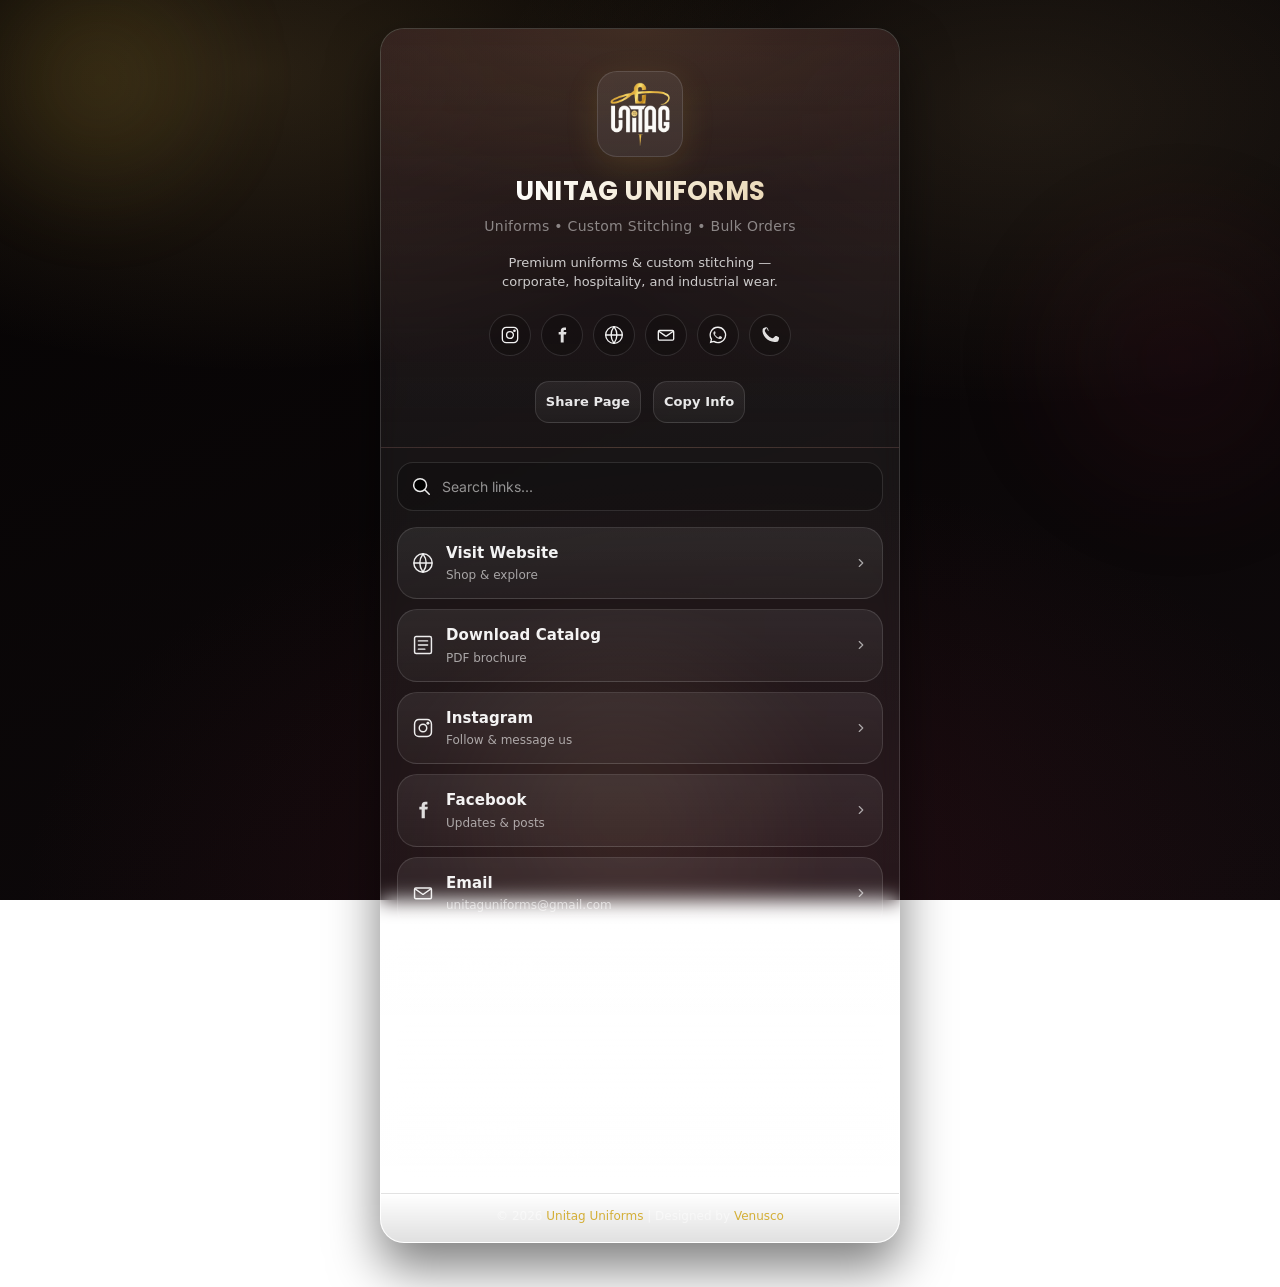
==== commit cea8f072: "commited after added the correct links" ====
--- a/index.html
+++ b/index.html
@@ -9,28 +9,28 @@
   <meta name="theme-color" content="#caa35a" />
 
   <!-- Primary SEO -->
-  <title>UNITAG Uniforms | Premium Corporate, Industrial & Hospitality Uniforms</title>
+  <title>Unitag Uniforms | Premium Corporate, Industrial & Hospitality Uniforms</title>
   <meta name="description" content="Unitag Uniforms provides premium corporate, industrial, hospitality, and customized uniforms. High-quality stitching, bulk orders, and professional uniform solutions." />
   <meta name="keywords" content="uniform suppliers, corporate uniforms, industrial uniforms, hospitality uniforms, custom uniforms, company uniforms, workwear uniforms, school uniforms, uniform stitching service" />
   <meta name="author" content="Unitag Uniforms" />
   <meta name="robots" content="index, follow" />
 
   <!-- Canonical URL -->
-  <link rel="canonical" href="https://unitaguniforms.com/" />
+  <link rel="canonical" href="https://sprightly-blini-36ea6e.netlify.app/" />
 
   <!-- Open Graph (Facebook, WhatsApp, LinkedIn) -->
   <meta property="og:title" content="Unitag Uniforms - Premium Corporate & Industrial Uniforms" />
   <meta property="og:description" content="High-quality corporate, hospitality, and industrial uniforms with custom stitching. Professional uniform solutions for businesses." />
   <meta property="og:type" content="website" />
-  <meta property="og:url" content="https://unitaguniforms.com/" />
-  <meta property="og:image" content="https://unitaguniforms.com/assets/unitag-logo.jpeg" />
+  <meta property="og:url" content="https://sprightly-blini-36ea6e.netlify.app/" />
+  <meta property="og:image" content="https://sprightly-blini-36ea6e.netlify.app/assets/unitag-logo.jpeg" />
   <meta property="og:site_name" content="Unitag Uniforms" />
 
   <!-- Twitter Card -->
   <meta name="twitter:card" content="summary_large_image" />
   <meta name="twitter:title" content="Unitag Uniforms | Corporate & Industrial Wear" />
   <meta name="twitter:description" content="Premium uniforms & custom stitching services for businesses and organizations." />
-  <meta name="twitter:image" content="https://unitaguniforms.com/assets/unitag-logo.jpeg" />
+  <meta name="twitter:image" content="https://sprightly-blini-36ea6e.netlify.app/assets/unitag-logo.jpeg" />
 
   <!-- Favicon -->
   <link rel="icon" type="image/png" href="assets/unitag-logo.jpeg" />
@@ -51,17 +51,23 @@
     "@context": "https://schema.org",
     "@type": "LocalBusiness",
     "name": "Unitag Uniforms",
-    "image": "https://unitaguniforms.com/assets/unitag-logo.jpeg",
-    "url": "https://unitaguniforms.com",
-    "description": "UNITAG Uniforms provides premium corporate, hospitality and industrial uniforms with custom stitching services.",
-    "telephone": "+91XXXXXXXXXX",
-    "address": {
-      "@type": "PostalAddress",
-      "addressCountry": "India"
-    },
+    "image": "https://sprightly-blini-36ea6e.netlify.app/assets/unitag-logo.jpeg",
+    "url": "https://sprightly-blini-36ea6e.netlify.app/",
+    "description": "Unitag Uniforms provides premium corporate, hospitality and industrial uniforms with custom stitching services.",
+    "telephone": "+966506444915",
+    "address": [
+      {
+        "@type": "PostalAddress",
+        "addressCountry": "India"
+      },
+      {
+        "@type": "PostalAddress",
+        "addressCountry": "India"
+      }
+    ],
     "sameAs": [
-      "https://www.facebook.com/",
-      "https://www.instagram.com/"
+      "https://www.facebook.com/share/1Bv55Vv7Ut/",
+      "https://www.instagram.com/unitag_uniforms?igsh=NjVsd3l0cmpoYnp2&utm_source=qr"
     ]
   }
   </script>
@@ -80,7 +86,7 @@
     <div class="profileHeader">
 
       <div class="logo" aria-label="Unitags logo">
-        <img src="assets/unitag-logo.jpeg"
+        <img src="assets/unitag-logo-removebg.png"
              alt="Unitags Uniforms logo"
              loading="eager"
              decoding="async"
@@ -106,15 +112,11 @@
 
       <div class="quickActions" aria-label="Quick actions">
         <button class="actionBtn" type="button" id="shareBtn">
-          <span>Share</span>
+          <span>Share Page</span>
         </button>
 
         <button class="actionBtn" type="button" id="copyBtn">
-          <span>Copy info</span>
-        </button>
-
-        <button class="actionBtn" type="button" id="vcardBtn">
-          <span>Save contact</span>
+          <span>Copy Info</span>
         </button>
       </div>
 
@@ -133,11 +135,14 @@
   </div>
 
   <div id="links" class="links" aria-live="polite"></div>
-  <div id="statusText" class="statusText" aria-live="polite"></div>
 
   <footer class="footer" aria-label="Footer">
-    <small>&copy; <span id="year"></span> <a href="#">UNITAG UNIFORMS</a></small>
-  </footer>
+    <small>
+      &copy; <span id="year"></span> 
+      <a href="#">Unitag Uniforms</a> | 
+      Designed by <a href="https://www.venusco.in">Venusco</a>
+    </small>  
+</footer>
 </section>
     </main> 
 
@@ -151,20 +156,20 @@
         name: "UNITAG UNIFORMS",
         tagline: "Uniforms • Custom Stitching • Bulk Orders",
         bio: "Premium uniforms & custom stitching — corporate, hospitality, and industrial wear.",
-        website: "https://unitaguniforms.example",
+        website: "https://sprightly-blini-36ea6e.netlify.app/",
       };
 
       // Dummy links (replace with your real links)
       const LINKS = {
-        website: "https://www.unitaguniforms.com",
-        instagram: "https://instagram.com/unitag.uniforms",
-        facebook: "https://facebook.com/unitag.uniforms",
-        linkedin: "https://linkedin.com/company/unitag-uniforms",
-        whatsappNumber: "+971501234567", // include country code
-        phoneNumber: "+971501234567",
-        email: "sales@unitaguniforms.com",
-        googleMaps: "https://maps.app.goo.gl/8JZs6yq8dQp8u7hC8",
-        catalogUrl: "https://unitaguniforms.com/catalog.pdf", // Add your catalog PDF link here
+        website: "https://sprightly-blini-36ea6e.netlify.app/",
+        instagram: "https://www.instagram.com/unitag_uniforms?igsh=NjVsd3l0cmpoYnp2&utm_source=qr",
+        facebook: "https://www.facebook.com/share/1Bv55Vv7Ut/",
+        // linkedin: "https://linkedin.com/company/unitag-uniforms",
+        phones: ["+966506444915", "+966559512393", "+966546787553"],
+        whatsapp: "+966559512393",
+        email: "unitaguniforms@gmail.com",
+        locations: ["https://maps.app.goo.gl/bXcT9GAc4eRAmrYR8?g_st=aw", "https://maps.app.goo.gl/ExbkAf93jj8Kh5qW7"],
+        catalogUrl: "https://sprightly-blini-36ea6e.netlify.app/assets/catalog.pdf", // Add your catalog PDF link here
       };
 
       const $ = (sel) => document.querySelector(sel);
@@ -244,7 +249,7 @@
       }
 
       function downloadVCard() {
-        const tel = String(LINKS.phoneNumber || "").trim();
+        const tel = LINKS.phones && LINKS.phones.length > 0 ? String(LINKS.phones[0]).trim() : "";
         const email = String(LINKS.email || "").trim();
         const url = String(PROFILE.website || "").trim();
 
@@ -287,12 +292,7 @@
         return a;
       }
 
-      function buildLinkItems() {
-        const whatsappDigits = sanitizeDigits(LINKS.whatsappNumber);
-        const whatsappHref = whatsappDigits
-          ? `https://wa.me/${whatsappDigits}?text=${encodeURIComponent("Hi Unitag Uniforms! I’d like to inquire about uniforms.")}`
-          : "";
-
+      function buildPrimaryLinkItems() {
         return [
           {
             key: "website",
@@ -335,22 +335,6 @@
             search: [LINKS.linkedin, "jobs", "company"],
           },
           {
-            key: "whatsapp",
-            title: "WhatsApp",
-            subtitle: String(LINKS.whatsappNumber || ""),
-            href: whatsappHref,
-            icon: icons.whatsapp,
-            search: [LINKS.whatsappNumber, "wa", "chat"],
-          },
-          {
-            key: "phone",
-            title: "Phone",
-            subtitle: String(LINKS.phoneNumber || ""),
-            href: LINKS.phoneNumber ? `tel:${String(LINKS.phoneNumber).trim()}` : "",
-            icon: icons.phone,
-            search: [LINKS.phoneNumber, "call", "tel"],
-          },
-          {
             key: "email",
             title: "Email",
             subtitle: String(LINKS.email || ""),
@@ -359,14 +343,85 @@
             search: [LINKS.email, "mail"],
           },
           {
-            key: "maps",
-            title: "Google Maps",
-            subtitle: "Open location",
-            href: LINKS.googleMaps,
+            key: "whatsapp",
+            title: "WhatsApp",
+            subtitle: String(LINKS.whatsapp || ""),
+            href: LINKS.whatsapp ? `https://wa.me/${sanitizeDigits(LINKS.whatsapp)}?text=${encodeURIComponent("Hi Unitag Uniforms! I’d like to inquire about uniforms.")}` : "",
+            icon: icons.whatsapp,
+            search: [LINKS.whatsapp, "wa", "chat"],
+          },
+        ].filter((x) => isFilled(x.href));
+      }
+
+      function buildPhoneOptions() {
+        return (LINKS.phones || [])
+          .filter((phone) => isFilled(phone))
+          .map((phone, index) => ({
+            key: `phone-option-${index + 1}`,
+            title: `Phone ${index + 1}`,
+            subtitle: phone,
+            href: `tel:${String(phone).trim()}`,
+            icon: icons.phone,
+          }));
+      }
+
+      function buildLocationOptions() {
+        return (LINKS.locations || [])
+          .filter((location) => isFilled(location))
+          .map((location, index) => ({
+            key: `location-option-${index + 1}`,
+            title: `Location ${index + 1}`,
+            subtitle: "Open in Maps",
+            href: location,
             icon: icons.map,
-            search: [LINKS.googleMaps, "location", "map"],
-          },
-        ].filter((x) => isFilled(x.href));
+          }));
+      }
+
+      function buildLinkItems() {
+        // primary links + aggregated groups handled in render()
+        return buildPrimaryLinkItems();
+      }
+
+      function makeExpandableGroup({title, subtitle, options, icon}) {
+        const group = document.createElement("div");
+        group.className = "groupCard";
+
+        const toggle = document.createElement("button");
+        toggle.className = "btn groupToggle";
+        toggle.type = "button";
+        toggle.innerHTML = `
+          ${icon}
+          <div class="btnTitle">
+            <strong>${title}</strong>
+            <span>${subtitle}</span>
+          </div>
+          ${icons.chev}
+        `;
+
+        const list = document.createElement("div");
+        list.className = "groupOptions";
+        list.hidden = true;
+
+        options.forEach((opt) => {
+          const link = makeButton({
+            href: opt.href,
+            title: opt.title,
+            subtitle: opt.subtitle,
+            leftIcon: opt.icon,
+            ariaLabel: `Open ${opt.title}`,
+          });
+          list.appendChild(link);
+        });
+
+        toggle.addEventListener("click", () => {
+          list.hidden = !list.hidden;
+          toggle.setAttribute("aria-expanded", String(!list.hidden));
+        });
+
+        group.appendChild(toggle);
+        group.appendChild(list);
+
+        return group;
       }
 
       function renderSocialRow(items) {
@@ -374,11 +429,43 @@
         if (!row) return;
         row.innerHTML = "";
 
-        const socials = items.filter((x) =>
-          ["instagram", "facebook", "linkedin", "whatsapp"].includes(x.key)
-        );
-
-        for (const it of socials) {
+        const socialItems = [
+          ...(items.filter((x) => ["instagram", "facebook", "linkedin"].includes(x.key))),
+          ...(isFilled(LINKS.website)
+            ? [{
+                key: "website",
+                title: "Website",
+                href: LINKS.website,
+                icon: icons.website,
+              }]
+            : []),
+          ...(isFilled(LINKS.email)
+            ? [{
+                key: "email",
+                title: "Email",
+                href: `mailto:${String(LINKS.email).trim()}`,
+                icon: icons.email,
+              }]
+            : []),
+          ...(isFilled(LINKS.whatsapp)
+            ? [{
+                key: "whatsapp",
+                title: "WhatsApp",
+                href: `https://wa.me/${sanitizeDigits(LINKS.whatsapp)}?text=${encodeURIComponent("Hi Unitag Uniforms! I’d like to inquire about uniforms.")}`,
+                icon: icons.whatsapp,
+              }]
+            : []),
+          ...(isFilled(LINKS.phones && LINKS.phones[0])
+            ? [{
+                key: "phone",
+                title: "Phone",
+                href: `tel:${String(LINKS.phones[0]).trim()}`,
+                icon: icons.phone,
+              }]
+            : []),
+        ];
+
+        for (const it of socialItems) {
           const a = document.createElement("a");
           a.className = "iconChip";
           a.href = it.href;
@@ -424,6 +511,30 @@
               subtitle: it.subtitle,
               leftIcon: it.icon,
               ariaLabel: `Open ${it.title}`,
+            })
+          );
+        }
+
+        const phoneOptions = buildPhoneOptions();
+        if (phoneOptions.length) {
+          container.appendChild(
+            makeExpandableGroup({
+              title: "Contact Numbers",
+              subtitle: "Choose a number to call",
+              options: phoneOptions,
+              icon: icons.phone,
+            })
+          );
+        }
+
+        const locationOptions = buildLocationOptions();
+        if (locationOptions.length) {
+          container.appendChild(
+            makeExpandableGroup({
+              title: "Location",
+              subtitle: "Open a branch on map",
+              options: locationOptions,
+              icon: icons.map,
             })
           );
         }
--- a/style.css
+++ b/style.css
@@ -526,6 +526,37 @@
     outline-offset: 2px;
     }
 
+    .groupCard {
+      display: grid;
+      gap: 8px;
+      width: 100%;
+    }
+
+    .groupToggle {
+      justify-items: stretch;
+      text-align: left;
+    }
+
+    .groupOptions {
+      display: grid;
+      gap: 8px;
+      padding: 8px 0;
+    }
+
+    .groupOptions [class~="btn"] {
+      margin: 0;
+      border: 1px solid rgba(255, 255, 255, 0.12);
+      background: rgba(255, 255, 255, 0.04);
+      box-shadow: none;
+    }
+
+    .groupOptions [class~="btn"]:hover {
+      transform: translateY(0);
+      border-color: var(--brand);
+      background: rgba(212, 175, 55, 0.08);
+      box-shadow: none;
+    }
+
     .btnTitle {
     display: grid;
     gap: 3px;
@@ -800,6 +831,9 @@
         transparent 62%
         ),
         linear-gradient(160deg, var(--bg0), var(--bg1));
+        background-repeat: no-repeat;
+        background-attachment: fixed;
+        background-size: cover;
     }
 
     a {
@@ -1351,3 +1385,12 @@
     }
     }
 
+
+    .quickActions {
+  display: flex;
+  justify-content: center; /* center horizontally */
+  align-items: center; /* center vertically */
+  gap: 12px; /* space between buttons */
+  margin-top: 15px;
+  margin-bottom: 10px;
+}   
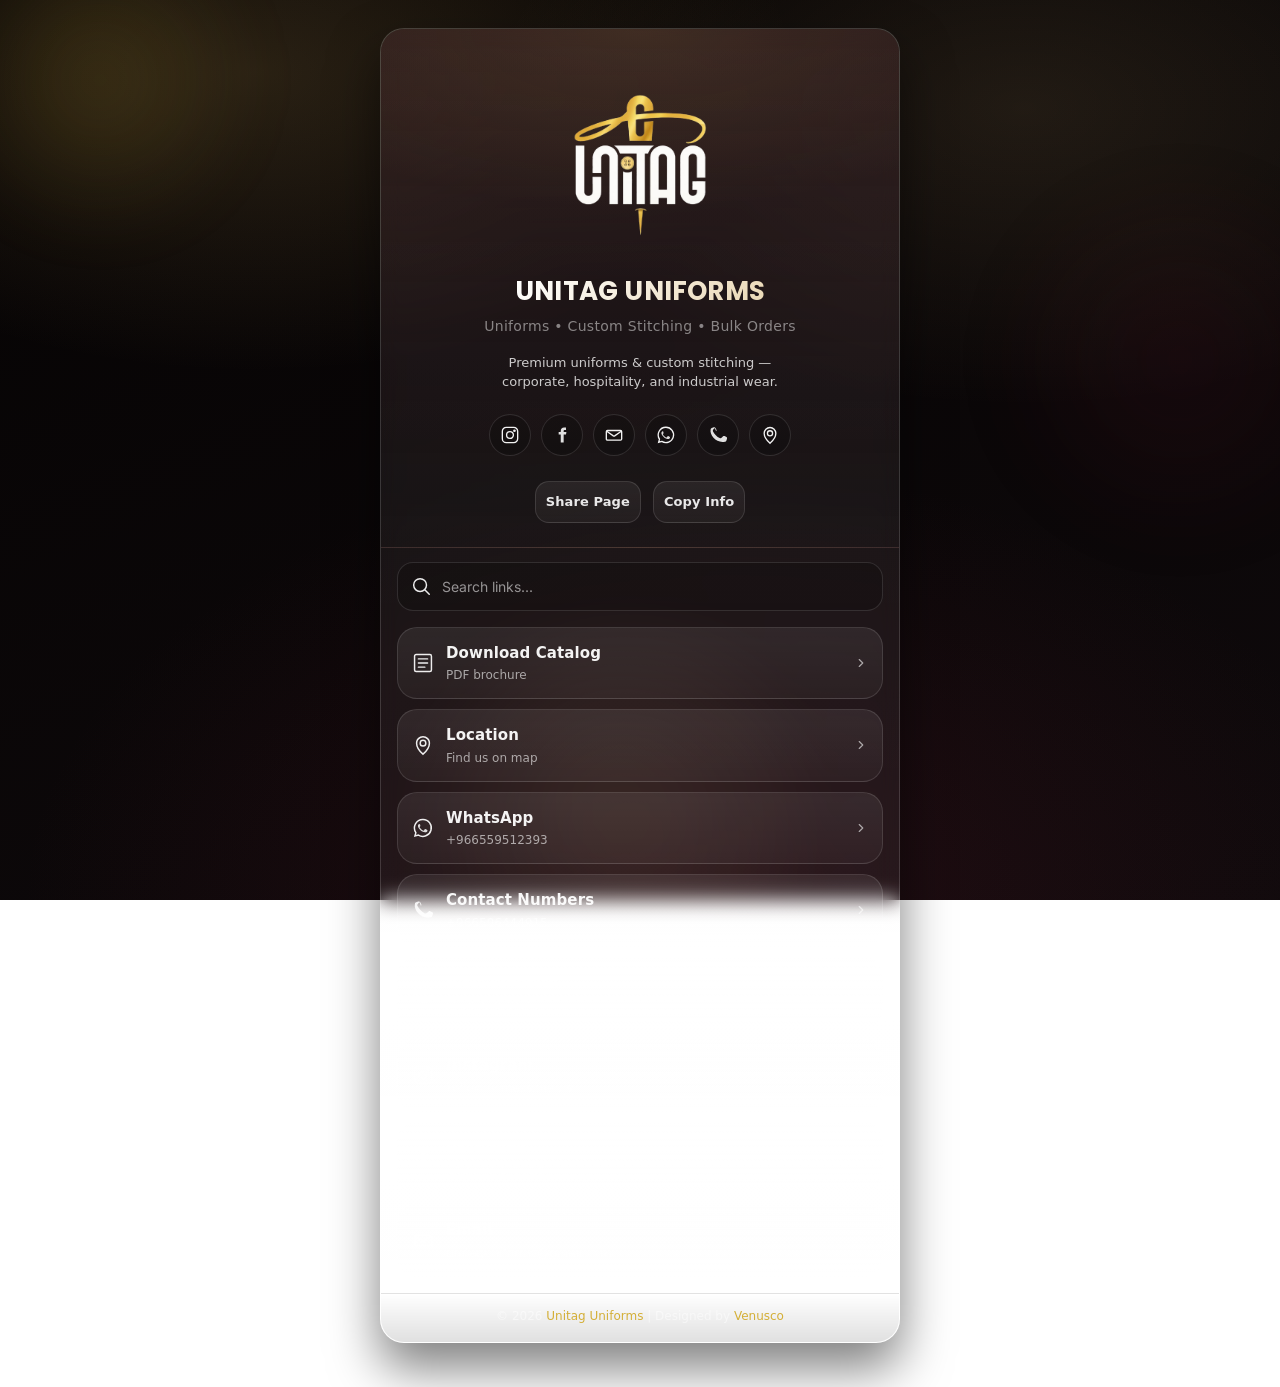
==== commit bb60d732: "commmited" ====
--- a/index.html
+++ b/index.html
@@ -127,10 +127,16 @@
   <div class="tools" aria-label="Link tools">
     <div class="searchWrap">
       <svg class="icon" viewBox="0 0 24 24" aria-hidden="true">
-        <circle cx="11" cy="11" r="7" stroke="currentColor" stroke-width="1.6"/>
-        <line x1="16.65" y1="16.65" x2="21" y2="21" stroke="currentColor" stroke-width="1.6" stroke-linecap="round"/>
+        <circle cx="11" cy="11" r="7" fill="none"
+          stroke="currentColor" stroke-width="1.6"/>
+        <line x1="16.65" y1="16.65" x2="21" y2="21"
+          stroke="currentColor" stroke-width="1.6"
+          stroke-linecap="round"/>
       </svg>
-      <input id="searchInput" type="search" placeholder="Search links..." aria-label="Search links" />
+
+      <input id="searchInput" type="search"
+        placeholder="Search links..."
+        aria-label="Search links" />
     </div>
   </div>
 
@@ -176,15 +182,15 @@
       const toastEl = $("#toast");
 
       const icons = {
+        catalog: `<svg class="icon" viewBox="0 0 24 24" fill="none" aria-hidden="true"><path d="M4.5 2.8h15A1.7 1.7 0 0 1 21.2 4.5v15a1.7 1.7 0 0 1-1.7 1.7h-15A1.7 1.7 0 0 1 2.8 19.5v-15A1.7 1.7 0 0 1 4.5 2.8Z" stroke="currentColor" stroke-width="1.6"/><path d="M7 7.5h10M7 12h10M7 16.5h7" stroke="currentColor" stroke-width="1.6" stroke-linecap="round"/></svg>`,
+        map: `<svg class="icon" viewBox="0 0 24 24" fill="none" aria-hidden="true"><path d="M12 22s7-6.1 7-12a7 7 0 1 0-14 0c0 5.9 7 12 7 12Z" stroke="currentColor" stroke-width="1.6"/><path d="M12 13.1a3.1 3.1 0 1 0 0-6.2 3.1 3.1 0 0 0 0 6.2Z" stroke="currentColor" stroke-width="1.6"/></svg>`,
+        whatsapp: `<svg class="icon" viewBox="0 0 24 24" fill="none" aria-hidden="true"><path d="M12 2.7A9.2 9.2 0 0 0 4.2 17l-1 3.7 3.8-1A9.2 9.2 0 1 0 12 2.7Z" stroke="currentColor" stroke-width="1.6"/><path d="M9.2 7.9c-.2-.4-.4-.4-.6-.4h-.5c-.2 0-.5.1-.7.4-.2.2-.9.8-.9 2 0 1.1.9 2.2 1 2.4.1.2 1.8 2.9 4.4 3.9 2.1.8 2.6.6 3.1.5.5-.1 1.5-.6 1.7-1.2.2-.6.2-1.1.1-1.2-.1-.1-.2-.2-.5-.3l-1.7-.8c-.3-.1-.5-.2-.7.2-.2.4-.8 1.2-.9 1.4-.2.2-.3.2-.6.1-.3-.1-1.3-.5-2.4-1.5-.9-.8-1.5-1.8-1.7-2.1-.2-.3 0-.4.1-.5l.4-.5c.1-.2.2-.3.3-.5.1-.2 0-.4 0-.5l-.8-1.8Z" fill="currentColor" opacity=".9"/></svg>`,
         website: `<svg class="icon" viewBox="0 0 24 24" fill="none" aria-hidden="true"><path d="M12 22c5.5 0 10-4.5 10-10S17.5 2 12 2 2 6.5 2 12s4.5 10 10 10Z" stroke="currentColor" stroke-width="1.6"/><path d="M2 12h20M12 2c-2.2 3-3.5 6.4-3.5 10s1.3 7 3.5 10m0-20c2.2 3 3.5 6.4 3.5 10s-1.3 7-3.5 10" stroke="currentColor" stroke-width="1.6"/></svg>`,
-        catalog: `<svg class="icon" viewBox="0 0 24 24" fill="none" aria-hidden="true"><path d="M4.5 2.8h15A1.7 1.7 0 0 1 21.2 4.5v15a1.7 1.7 0 0 1-1.7 1.7h-15A1.7 1.7 0 0 1 2.8 19.5v-15A1.7 1.7 0 0 1 4.5 2.8Z" stroke="currentColor" stroke-width="1.6"/><path d="M7 7.5h10M7 12h10M7 16.5h7" stroke="currentColor" stroke-width="1.6" stroke-linecap="round"/></svg>`,
         instagram: `<svg class="icon" viewBox="0 0 24 24" fill="none" aria-hidden="true"><path d="M7.5 2.8h9A4.7 4.7 0 0 1 21.2 7.5v9A4.7 4.7 0 0 1 16.5 21.2h-9A4.7 4.7 0 0 1 2.8 16.5v-9A4.7 4.7 0 0 1 7.5 2.8Z" stroke="currentColor" stroke-width="1.6"/><path d="M12 16.1a4.1 4.1 0 1 0 0-8.2 4.1 4.1 0 0 0 0 8.2Z" stroke="currentColor" stroke-width="1.6"/><path d="M17.35 6.9h.01" stroke="currentColor" stroke-width="3.2" stroke-linecap="round"/></svg>`,
         facebook: `<svg class="icon" viewBox="0 0 24 24" fill="none" aria-hidden="true"><path d="M14 8.5V7.1c0-.8.5-1.1 1.2-1.1h1.6V3.1h-2.3c-2.6 0-4 1.6-4 4.1v1.3H8v3h2.5V21h3.5v-9.5h2.8l.5-3H14Z" fill="currentColor" opacity=".92"/></svg>`,
         linkedin: `<svg class="icon" viewBox="0 0 24 24" fill="none" aria-hidden="true"><path d="M6.7 9.2H3.6V21h3.1V9.2ZM5.15 3.2A1.8 1.8 0 1 0 5.2 6.8a1.8 1.8 0 0 0-.05-3.6ZM20.6 21h-3.1v-6.1c0-1.5-.03-3.4-2.1-3.4-2.1 0-2.4 1.6-2.4 3.3V21H10V9.2h3v1.6h.05c.42-.8 1.45-1.6 3-1.6 3.2 0 3.8 2.1 3.8 4.9V21Z" fill="currentColor" opacity=".92"/></svg>`,
-        whatsapp: `<svg class="icon" viewBox="0 0 24 24" fill="none" aria-hidden="true"><path d="M12 2.7A9.2 9.2 0 0 0 4.2 17l-1 3.7 3.8-1A9.2 9.2 0 1 0 12 2.7Z" stroke="currentColor" stroke-width="1.6"/><path d="M9.2 7.9c-.2-.4-.4-.4-.6-.4h-.5c-.2 0-.5.1-.7.4-.2.2-.9.8-.9 2 0 1.1.9 2.2 1 2.4.1.2 1.8 2.9 4.4 3.9 2.1.8 2.6.6 3.1.5.5-.1 1.5-.6 1.7-1.2.2-.6.2-1.1.1-1.2-.1-.1-.2-.2-.5-.3l-1.7-.8c-.3-.1-.5-.2-.7.2-.2.4-.8 1.2-.9 1.4-.2.2-.3.2-.6.1-.3-.1-1.3-.5-2.4-1.5-.9-.8-1.5-1.8-1.7-2.1-.2-.3 0-.4.1-.5l.4-.5c.1-.2.2-.3.3-.5.1-.2 0-.4 0-.5l-.8-1.8Z" fill="currentColor" opacity=".9"/></svg>`,
         phone: `<svg class="icon" viewBox="0 0 24 24" fill="none" aria-hidden="true"><path d="M8.1 3.6 6.3 5.4c-.6.6-.7 1.6-.3 2.3 1.8 3.4 4.6 6.2 8 8 .8.4 1.7.3 2.3-.3l1.8-1.8c.5-.5 1.2-.6 1.8-.3l2.2 1.1c.7.4 1 1.2.7 2l-.8 2.4c-.2.7-.8 1.2-1.6 1.2C11.2 22.6 1.4 12.8 3.2 5.2c.1-.7.6-1.4 1.3-1.6l2.4-.8c.8-.3 1.7 0 2.1.8l1.1 2.2c.3.6.2 1.3-.3 1.8Z" fill="currentColor" opacity=".92"/></svg>`,
         email: `<svg class="icon" viewBox="0 0 24 24" fill="none" aria-hidden="true"><path d="M4.2 6.6h15.6c.8 0 1.4.6 1.4 1.4v8.8c0 .8-.6 1.4-1.4 1.4H4.2c-.8 0-1.4-.6-1.4-1.4V8c0-.8.6-1.4 1.4-1.4Z" stroke="currentColor" stroke-width="1.6"/><path d="m4.1 8.1 7.1 5a1.5 1.5 0 0 0 1.6 0l7.1-5" stroke="currentColor" stroke-width="1.6" stroke-linecap="round"/></svg>`,
-        map: `<svg class="icon" viewBox="0 0 24 24" fill="none" aria-hidden="true"><path d="M12 22s7-6.1 7-12a7 7 0 1 0-14 0c0 5.9 7 12 7 12Z" stroke="currentColor" stroke-width="1.6"/><path d="M12 13.1a3.1 3.1 0 1 0 0-6.2 3.1 3.1 0 0 0 0 6.2Z" stroke="currentColor" stroke-width="1.6"/></svg>`,
         chev: `<svg class="chev" viewBox="0 0 24 24" fill="none" aria-hidden="true"><path d="m9 6 6 6-6 6" stroke="currentColor" stroke-width="2" stroke-linecap="round" stroke-linejoin="round"/></svg>`,
       };
 
@@ -295,6 +301,38 @@
       function buildPrimaryLinkItems() {
         return [
           {
+            key: "catalog",
+            title: "Download Catalog",
+            subtitle: "PDF brochure",
+            href: LINKS.catalogUrl,
+            icon: icons.catalog,
+            search: [LINKS.catalogUrl, "pdf", "brochure", "download"],
+          },
+          {
+            key: "location",
+            title: "Location",
+            subtitle: "Find us on map",
+            href: LINKS.locations && LINKS.locations[0] ? LINKS.locations[0] : "",
+            icon: icons.map,
+            search: [LINKS.locations, "map", "location", "address"],
+          },
+          {
+            key: "whatsapp",
+            title: "WhatsApp",
+            subtitle: String(LINKS.whatsapp || ""),
+            href: LINKS.whatsapp ? `https://wa.me/${sanitizeDigits(LINKS.whatsapp)}?text=${encodeURIComponent("Hi Unitag Uniforms! I'd like to inquire about uniforms.")}` : "",
+            icon: icons.whatsapp,
+            search: [LINKS.whatsapp, "wa", "chat"],
+          },
+          {
+            key: "phone",
+            title: "Contact Numbers",
+            subtitle: LINKS.phones && LINKS.phones.length > 0 ? LINKS.phones[0] : "",
+            href: LINKS.phones && LINKS.phones[0] ? `tel:${String(LINKS.phones[0]).trim()}` : "",
+            icon: icons.phone,
+            search: [LINKS.phones, "phone", "call", "contact"],
+          },
+          {
             key: "website",
             title: "Visit Website",
             subtitle: "Shop & explore",
@@ -303,14 +341,6 @@
             search: [LINKS.website, "web", "shop"],
           },
           {
-            key: "catalog",
-            title: "Download Catalog",
-            subtitle: "PDF brochure",
-            href: LINKS.catalogUrl,
-            icon: icons.catalog,
-            search: [LINKS.catalogUrl, "pdf", "brochure", "download"],
-          },
-          {
             key: "instagram",
             title: "Instagram",
             subtitle: "Follow & message us",
@@ -327,14 +357,6 @@
             search: [LINKS.facebook, "fb"],
           },
           {
-            key: "linkedin",
-            title: "LinkedIn",
-            subtitle: "Company profile",
-            href: LINKS.linkedin,
-            icon: icons.linkedin,
-            search: [LINKS.linkedin, "jobs", "company"],
-          },
-          {
             key: "email",
             title: "Email",
             subtitle: String(LINKS.email || ""),
@@ -342,14 +364,7 @@
             icon: icons.email,
             search: [LINKS.email, "mail"],
           },
-          {
-            key: "whatsapp",
-            title: "WhatsApp",
-            subtitle: String(LINKS.whatsapp || ""),
-            href: LINKS.whatsapp ? `https://wa.me/${sanitizeDigits(LINKS.whatsapp)}?text=${encodeURIComponent("Hi Unitag Uniforms! I’d like to inquire about uniforms.")}` : "",
-            icon: icons.whatsapp,
-            search: [LINKS.whatsapp, "wa", "chat"],
-          },
+
         ].filter((x) => isFilled(x.href));
       }
 
@@ -431,14 +446,6 @@
 
         const socialItems = [
           ...(items.filter((x) => ["instagram", "facebook", "linkedin"].includes(x.key))),
-          ...(isFilled(LINKS.website)
-            ? [{
-                key: "website",
-                title: "Website",
-                href: LINKS.website,
-                icon: icons.website,
-              }]
-            : []),
           ...(isFilled(LINKS.email)
             ? [{
                 key: "email",
@@ -463,6 +470,14 @@
                 icon: icons.phone,
               }]
             : []),
+          ...(isFilled(LINKS.locations && LINKS.locations[0])
+            ? [{
+                key: "location",
+                title: "Location",
+                href: LINKS.locations[0],
+                icon: icons.map,
+              }]
+            : []),
         ];
 
         for (const it of socialItems) {
@@ -511,30 +526,6 @@
               subtitle: it.subtitle,
               leftIcon: it.icon,
               ariaLabel: `Open ${it.title}`,
-            })
-          );
-        }
-
-        const phoneOptions = buildPhoneOptions();
-        if (phoneOptions.length) {
-          container.appendChild(
-            makeExpandableGroup({
-              title: "Contact Numbers",
-              subtitle: "Choose a number to call",
-              options: phoneOptions,
-              icon: icons.phone,
-            })
-          );
-        }
-
-        const locationOptions = buildLocationOptions();
-        if (locationOptions.length) {
-          container.appendChild(
-            makeExpandableGroup({
-              title: "Location",
-              subtitle: "Open a branch on map",
-              options: locationOptions,
-              icon: icons.map,
             })
           );
         }
--- a/style.css
+++ b/style.css
@@ -125,19 +125,19 @@
     .logo {
     width: 100px;
     height: 100px;
-    border-radius: 24px;
-    background: linear-gradient(135deg, rgba(255, 255, 255, 0.12), rgba(255, 255, 255, 0.04));
-    border: 2px solid var(--border);
+    /* border-radius: 24px; */
+    /* background: linear-gradient(135deg, rgba(255, 255, 255, 0.12), rgba(255, 255, 255, 0.04)); */
+    /* border: 2px solid var(--border); */
     overflow: hidden;
     display: grid;
     place-items: center;
-    box-shadow: 0 8px 32px rgba(212, 175, 55, 0.15);
+    /* box-shadow: 0 8px 32px rgba(212, 175, 55, 0.15); */
     transition: all 300ms cubic-bezier(0.34, 1.56, 0.64, 1);
     }
 
     .logo:hover {
     transform: translateY(-4px);
-    box-shadow: 0 16px 48px rgba(212, 175, 55, 0.25);
+    /* box-shadow: 0 16px 48px rgba(212, 175, 55, 0.25); */
     border-color: rgba(212, 175, 55, 0.3);
     }
 
@@ -888,12 +888,12 @@
     }
 
     .logo {
-    width: 86px;
-    height: 86px;
+    width: 186px;
+    height: 186px;
     margin-top: 20px;
-    border-radius: 20px;
+    /* border-radius: 20px;
     background: rgba(255, 255, 255, 0.08);
-    border: 1px solid rgba(255, 255, 255, 0.12);
+    border: 1px solid rgba(255, 255, 255, 0.12); */
     overflow: hidden;
     display: grid;
     place-items: center;
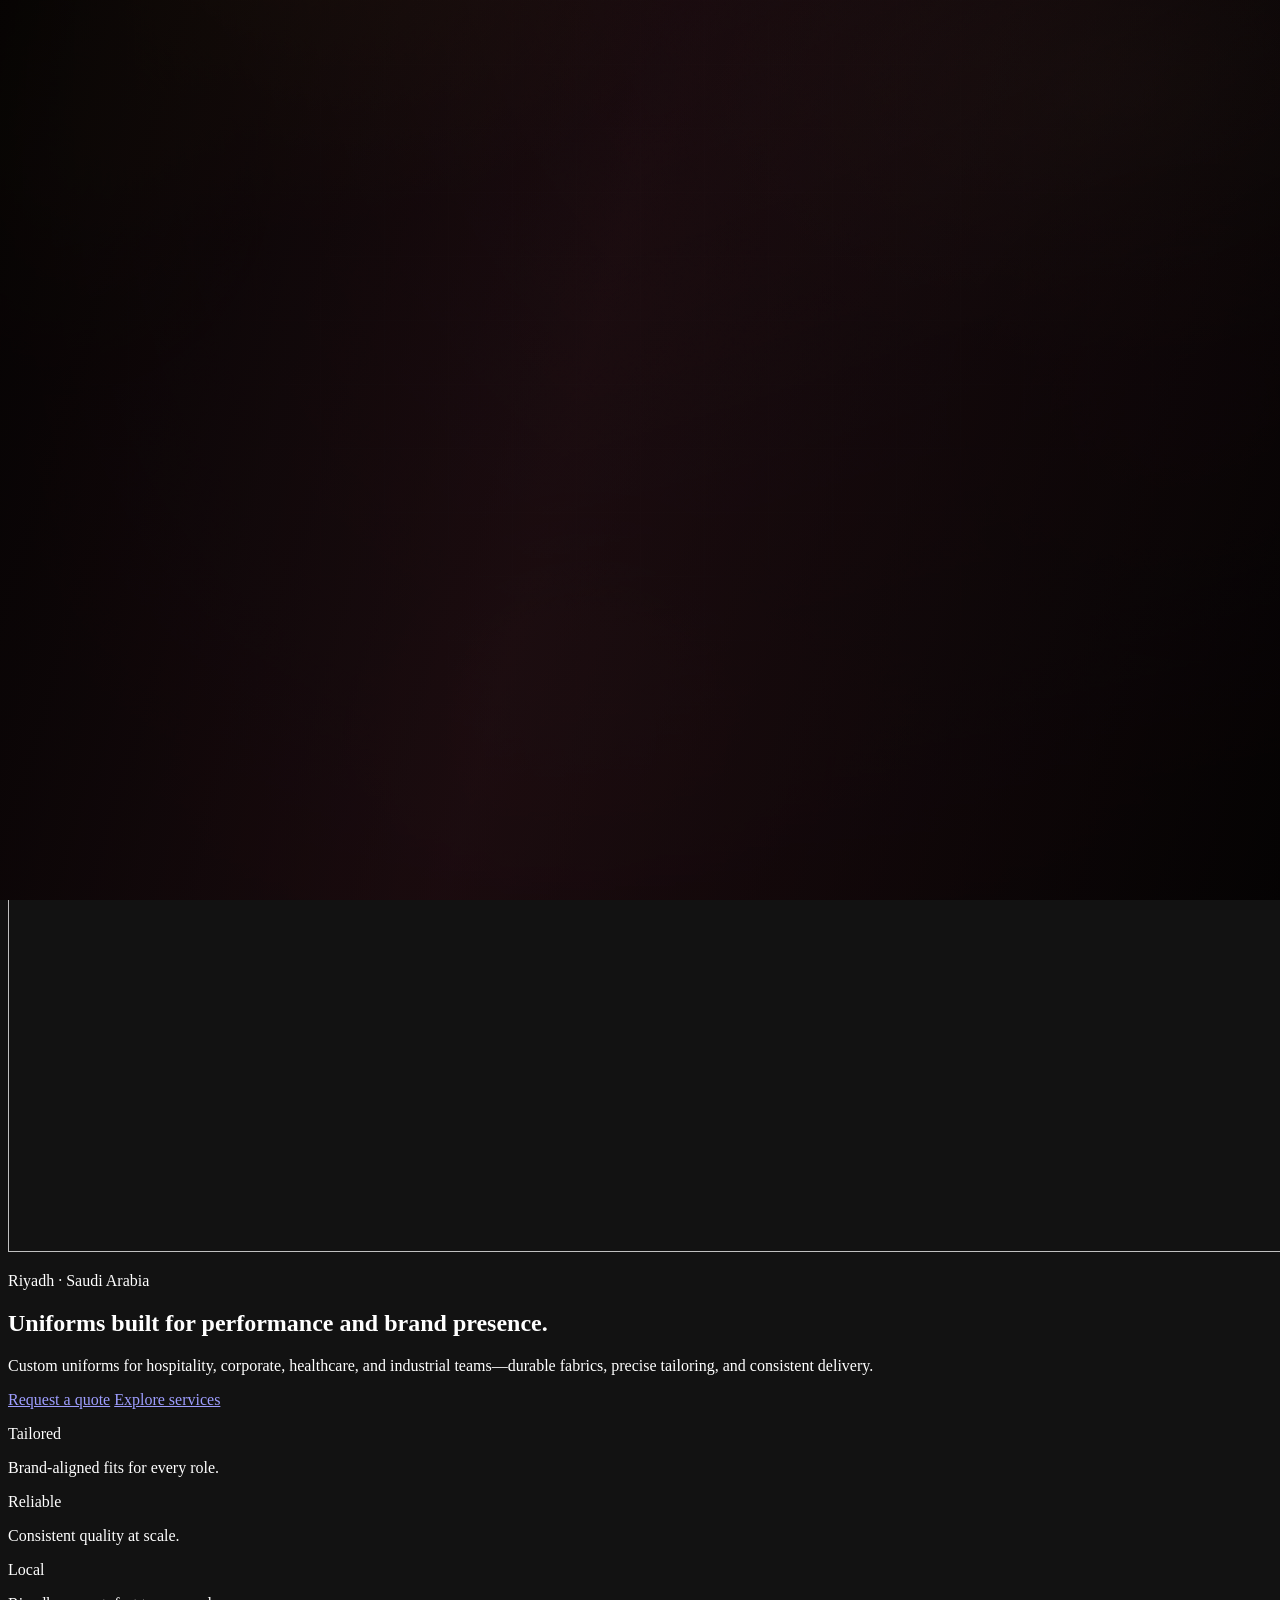
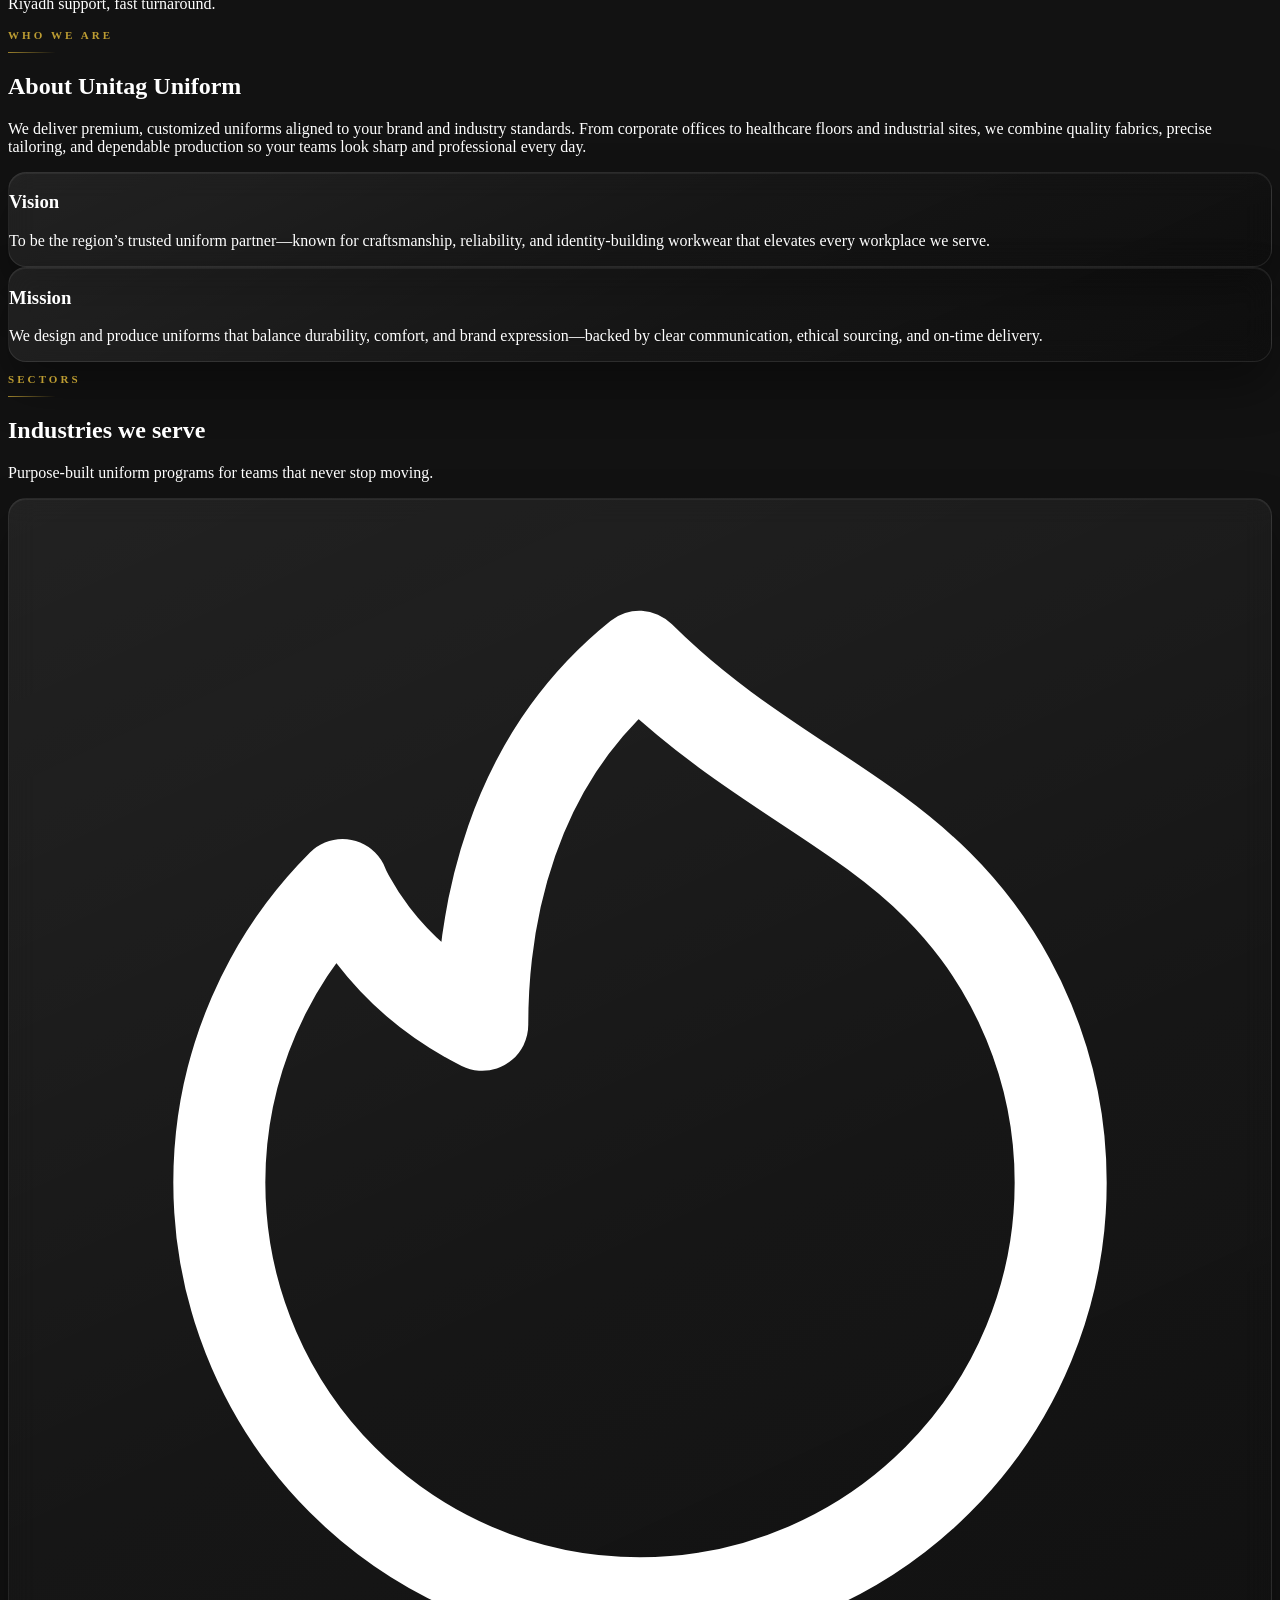
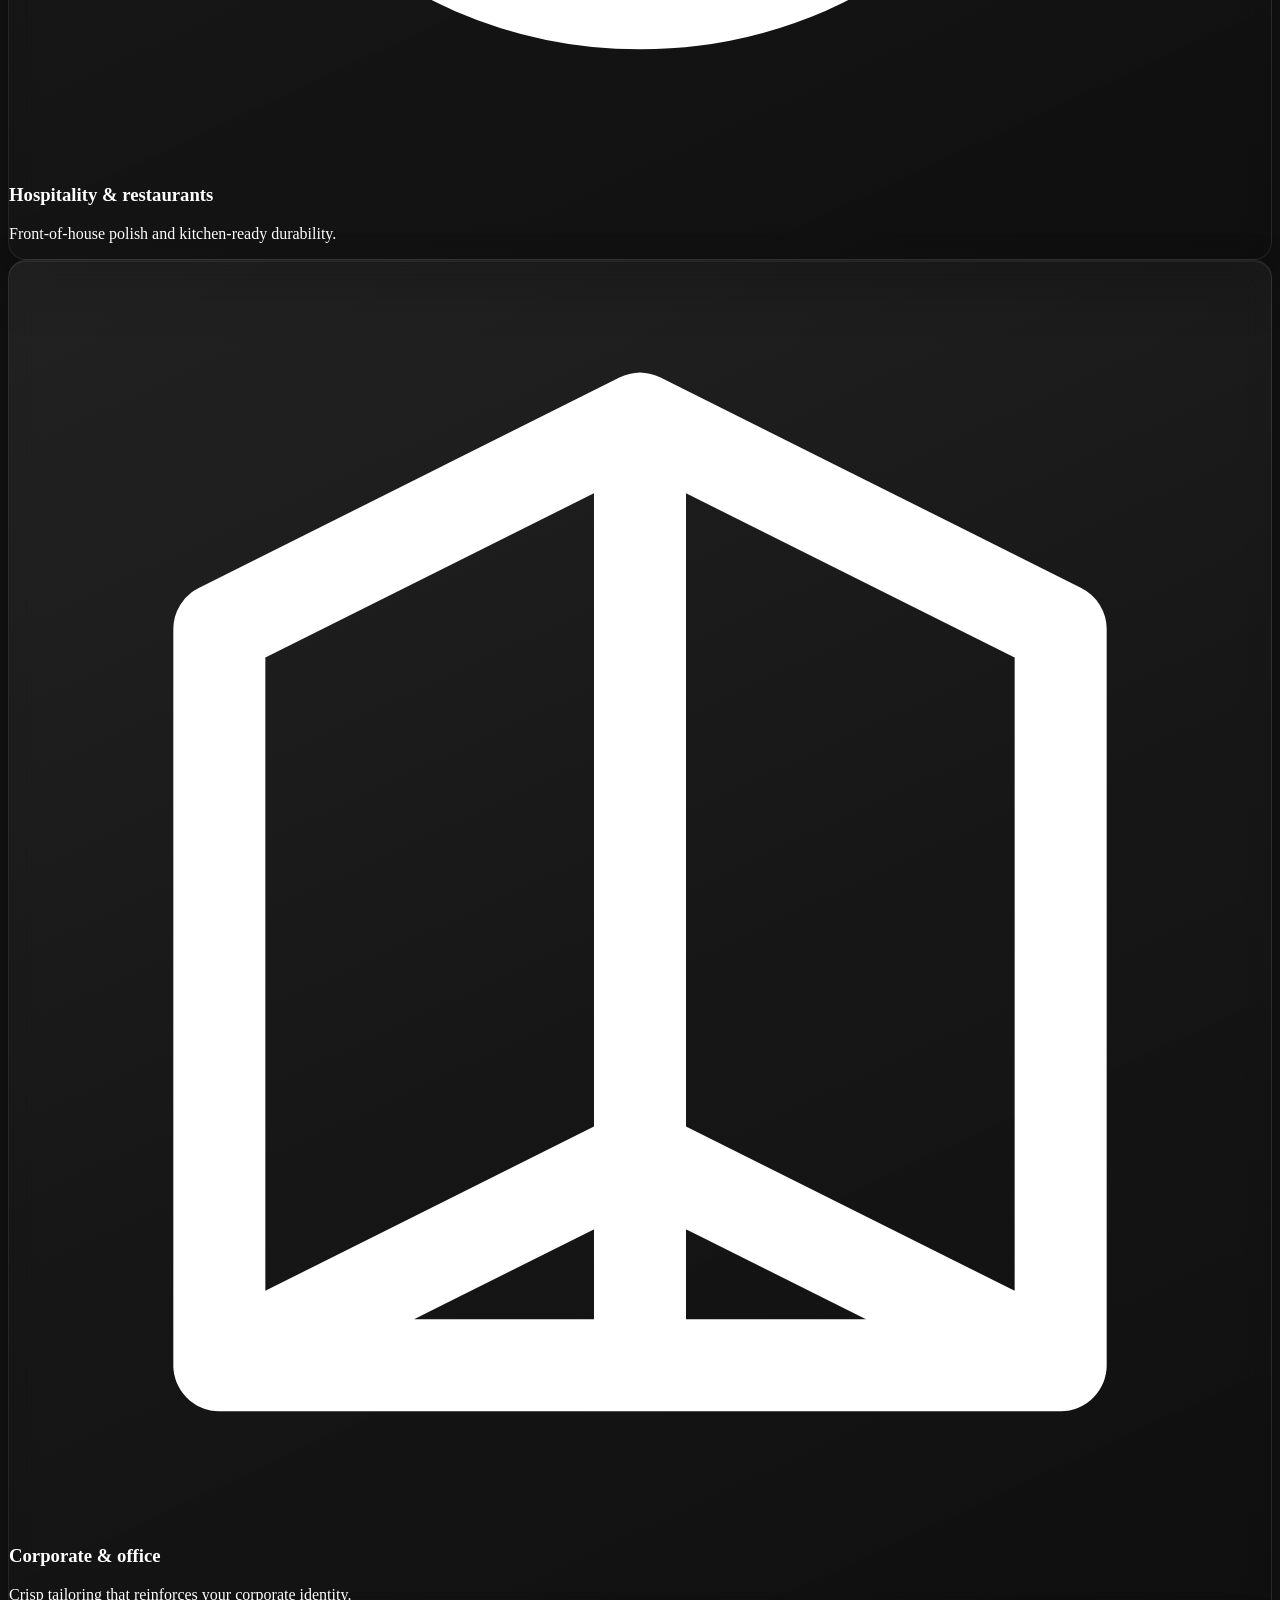
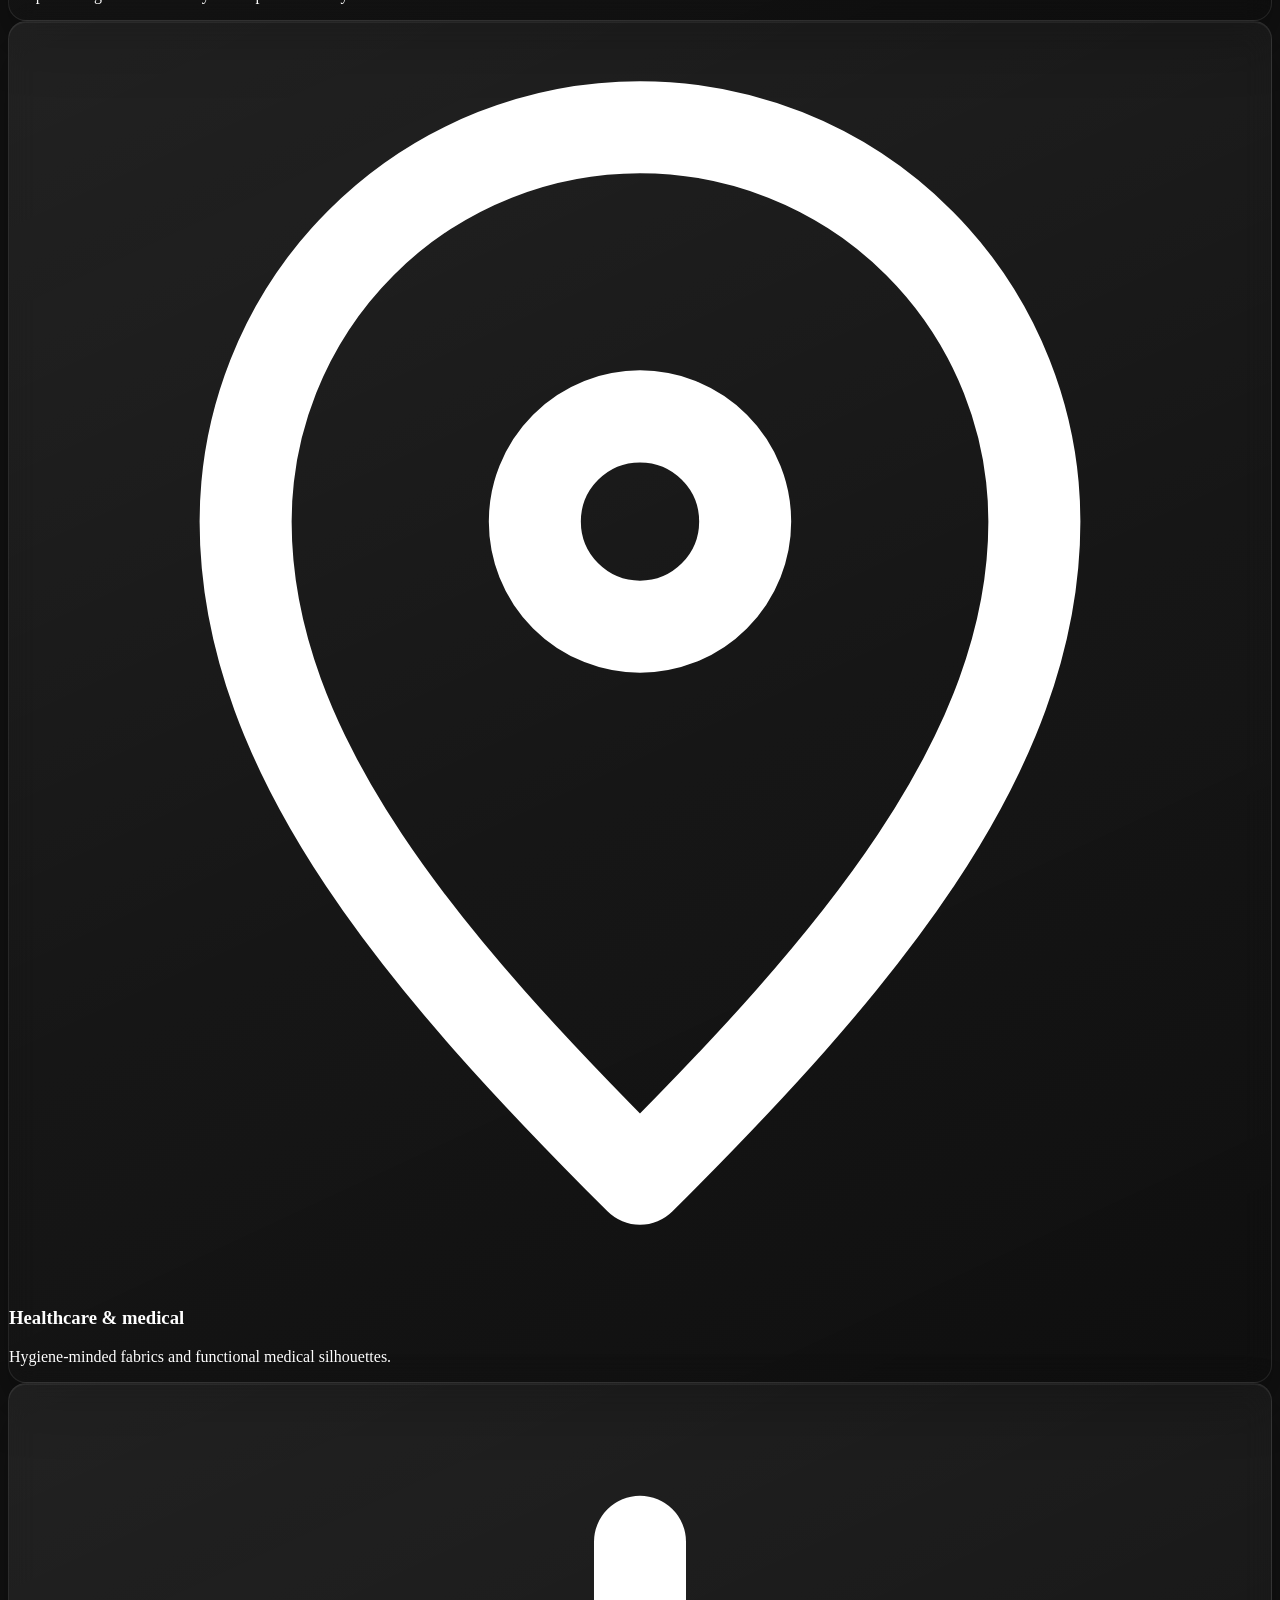
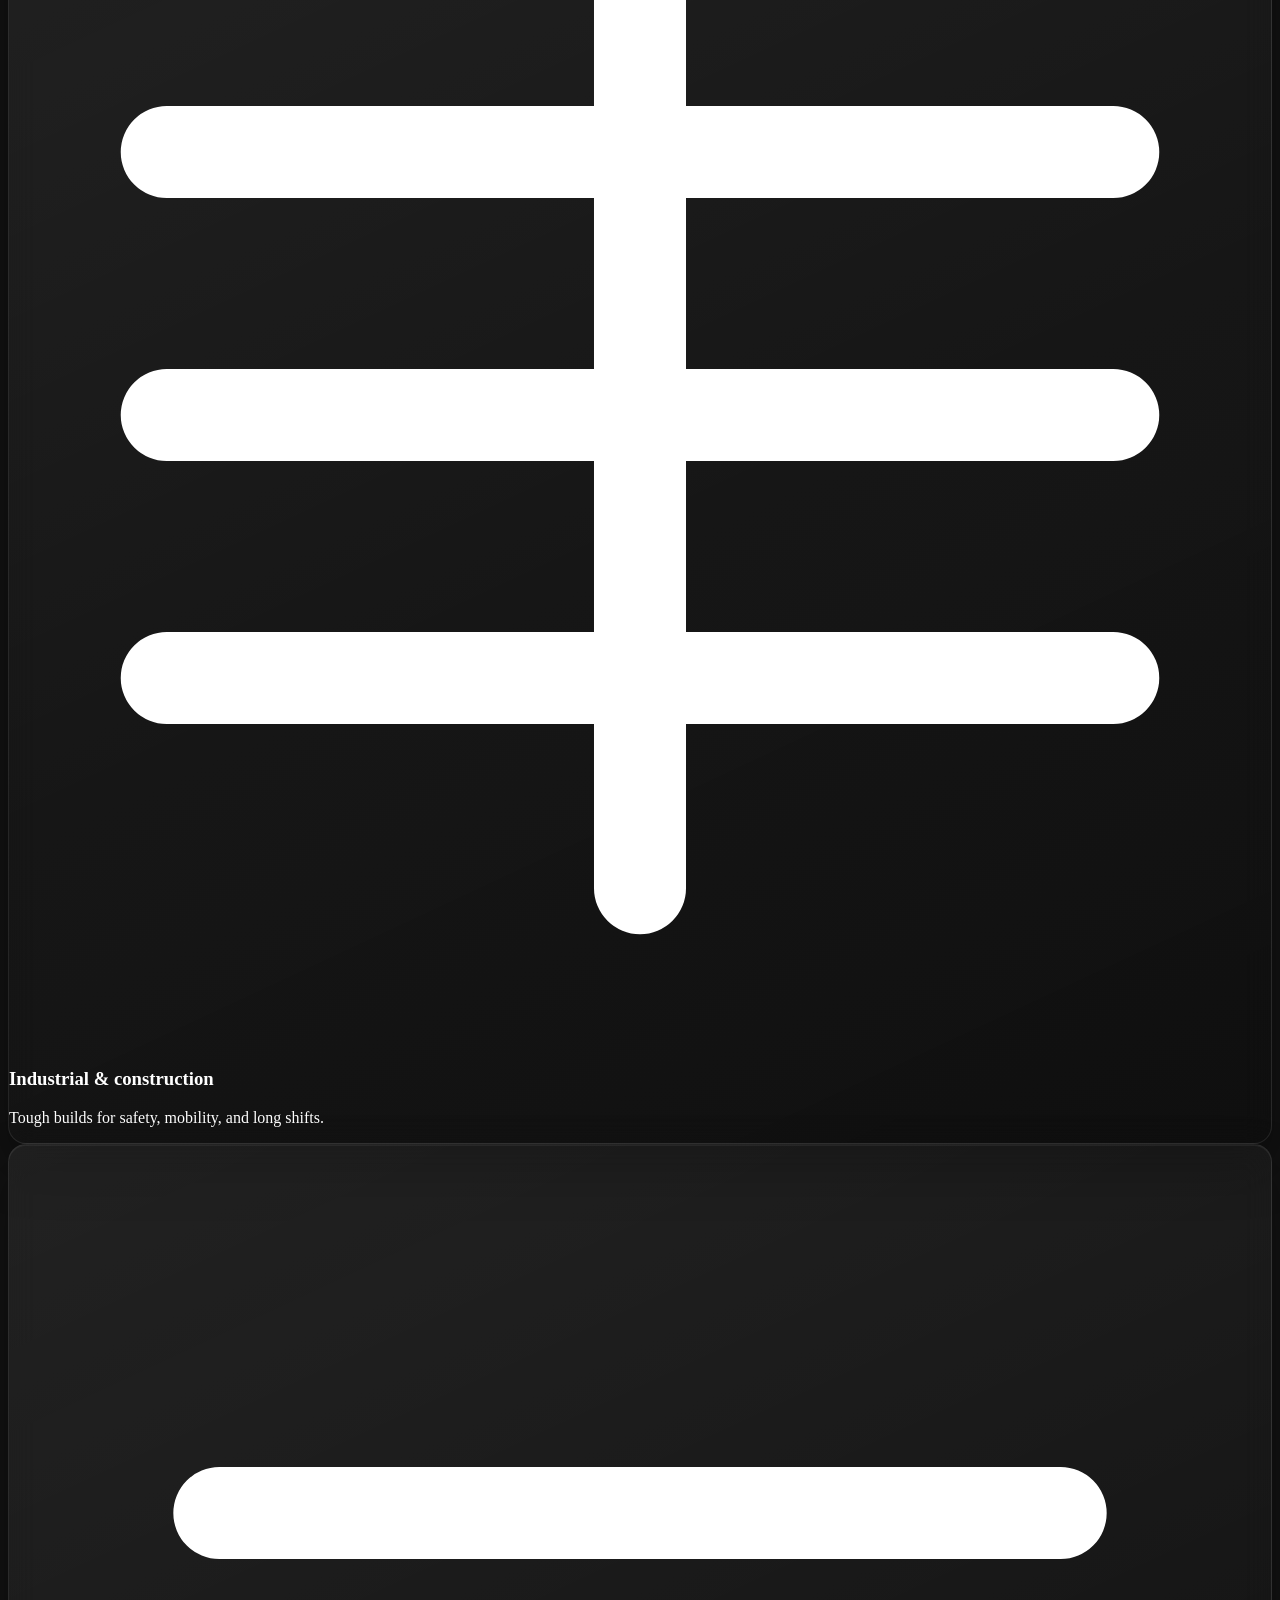
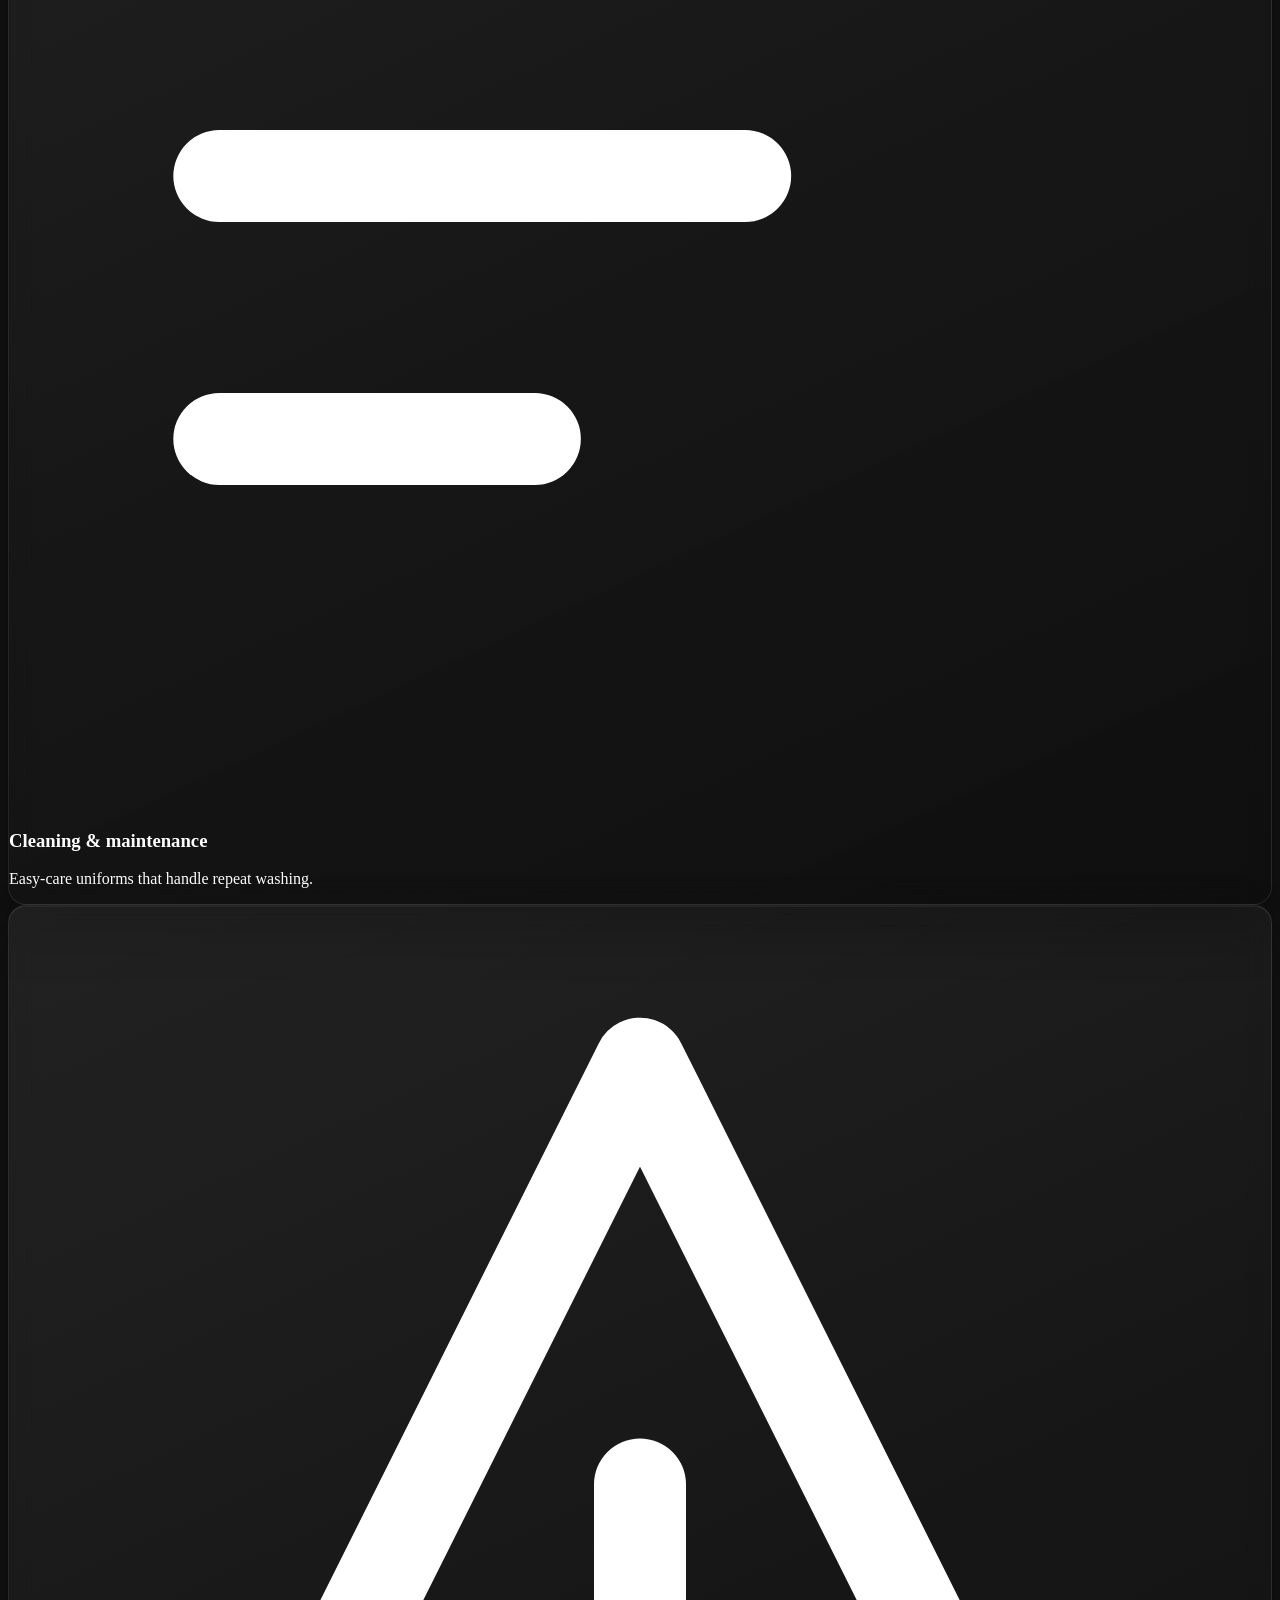
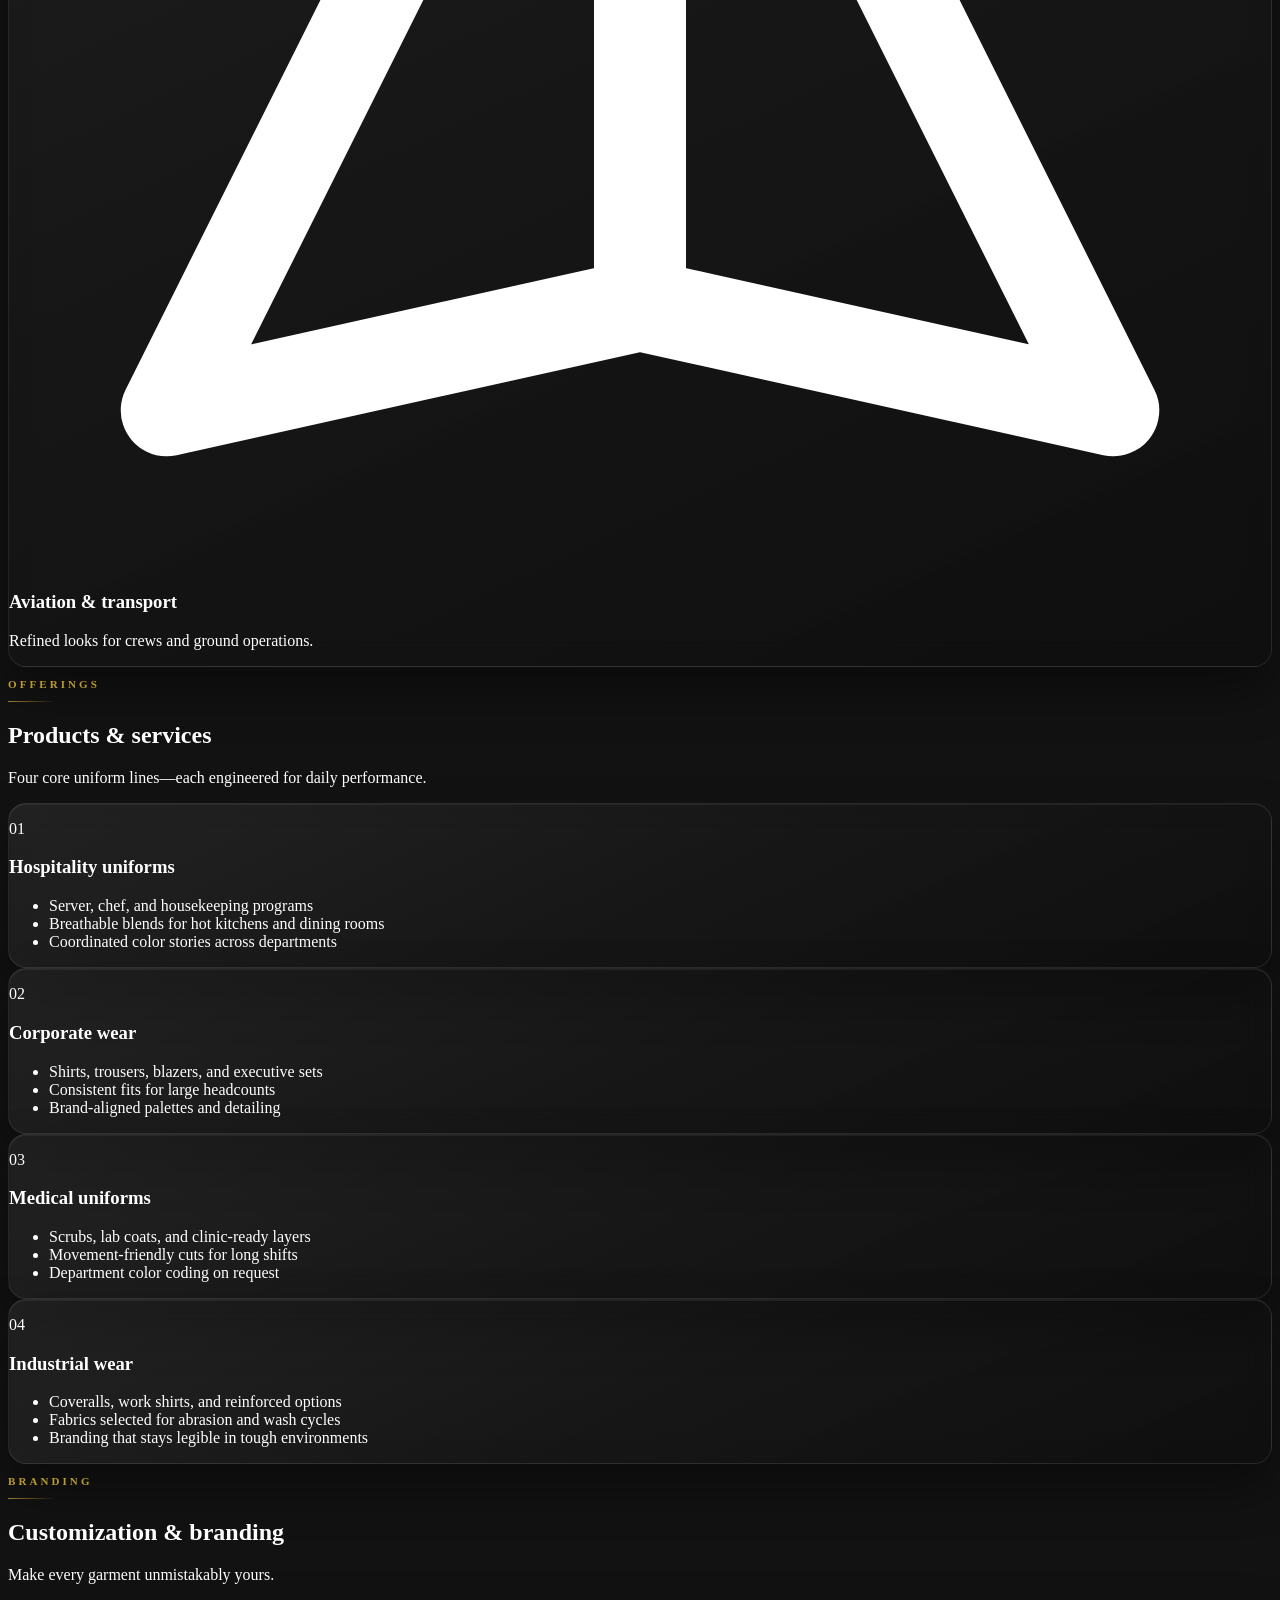
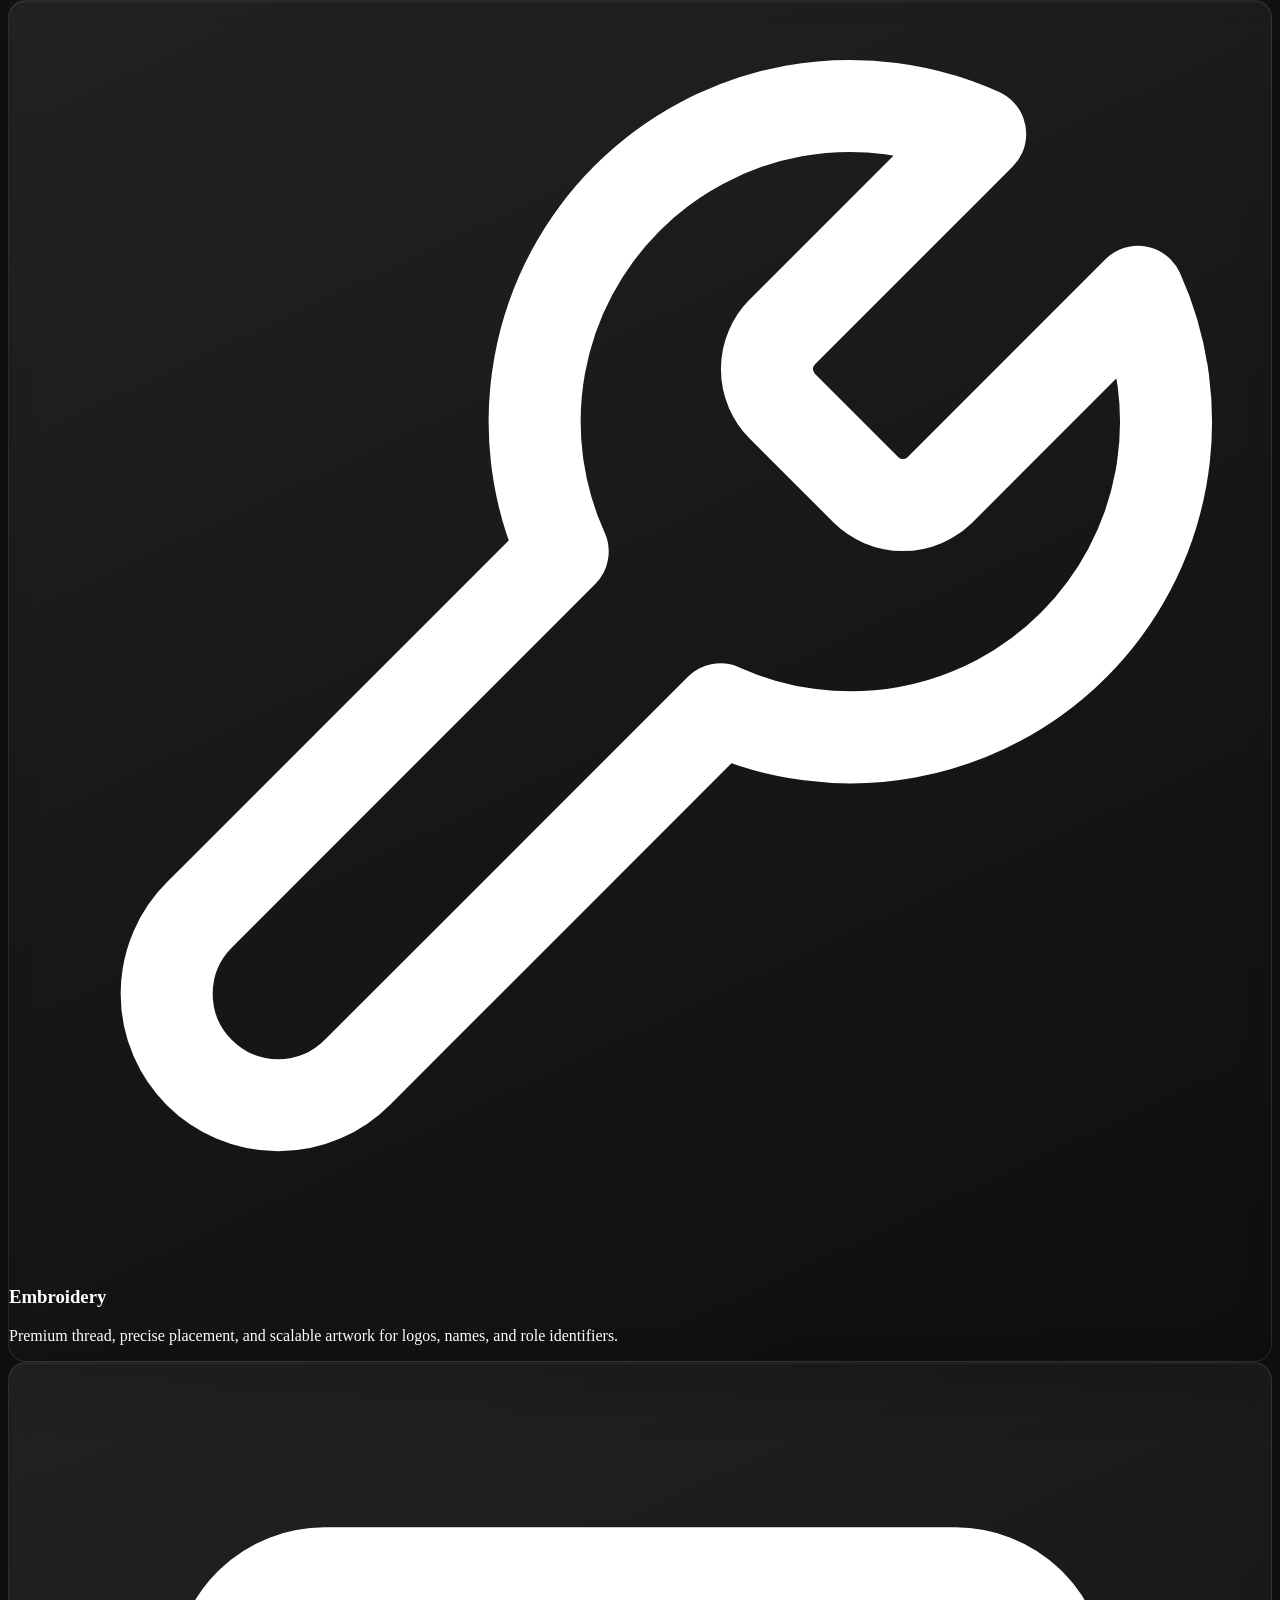
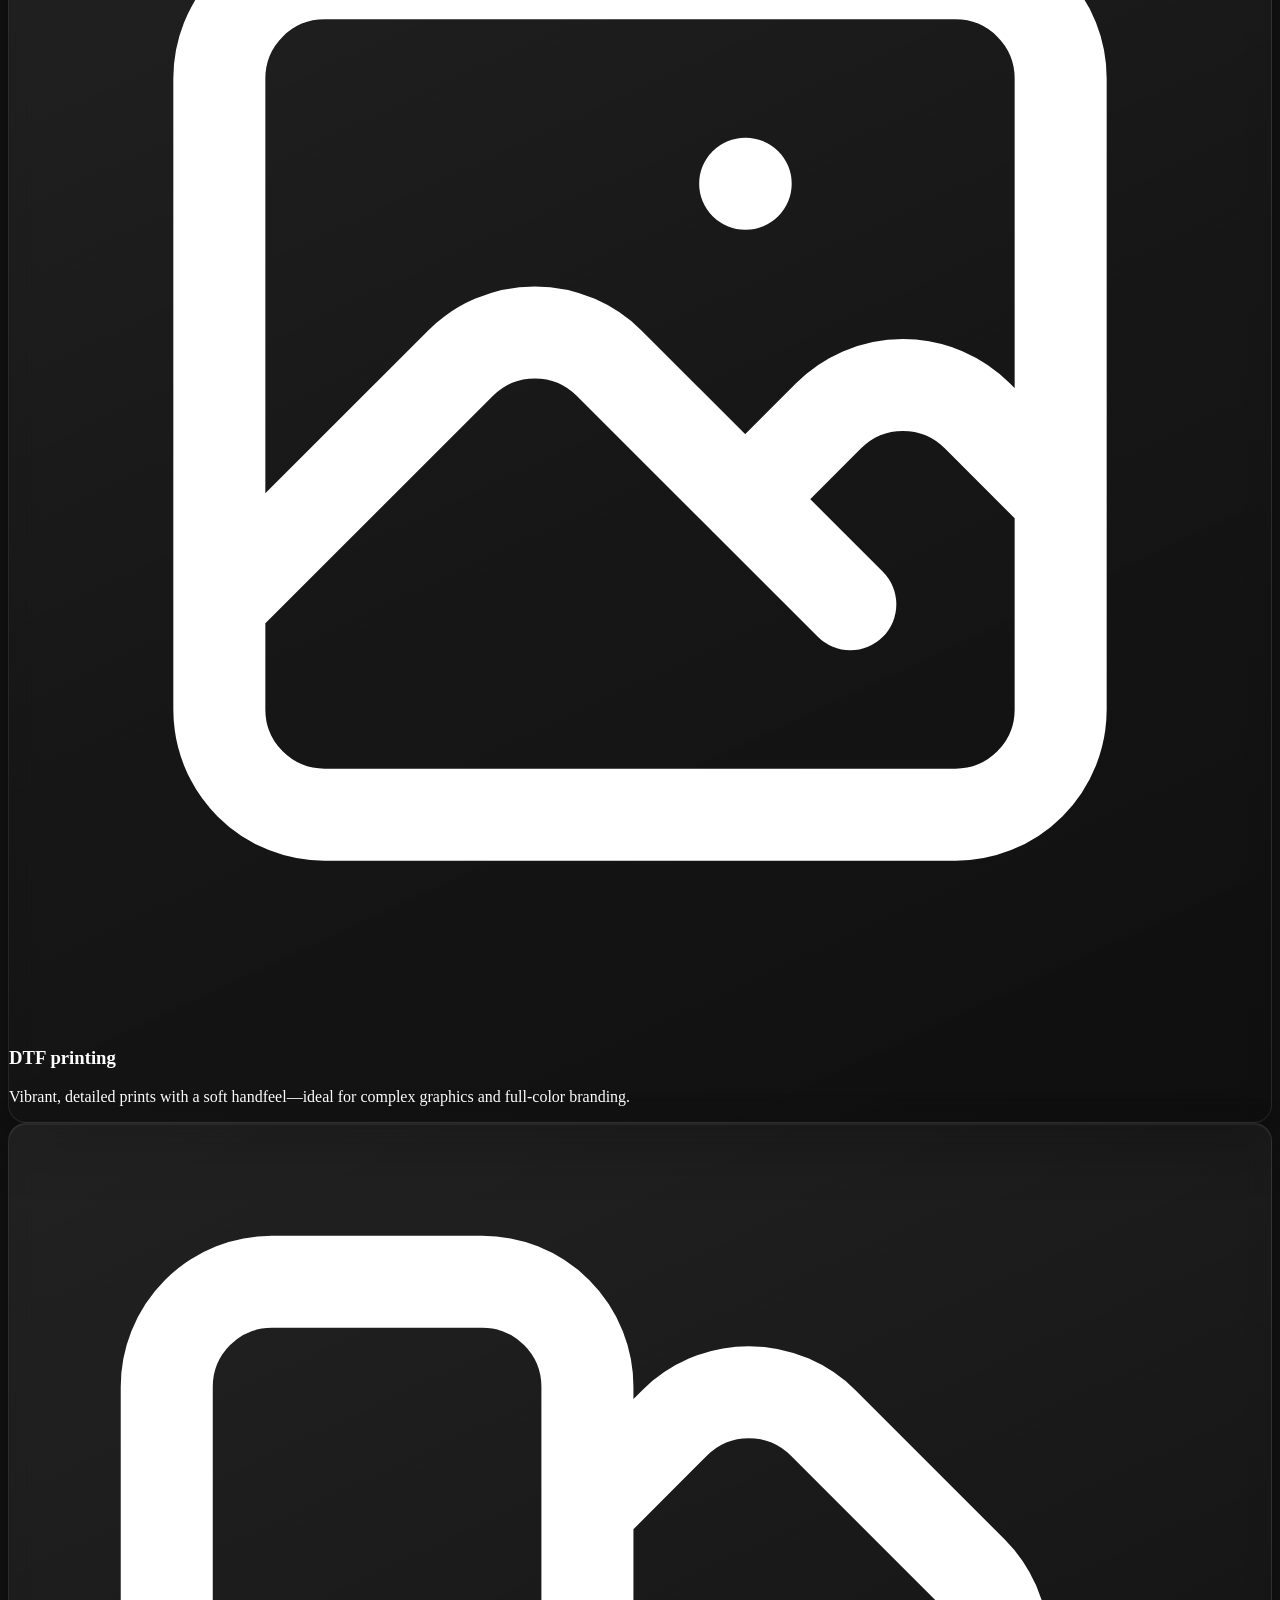
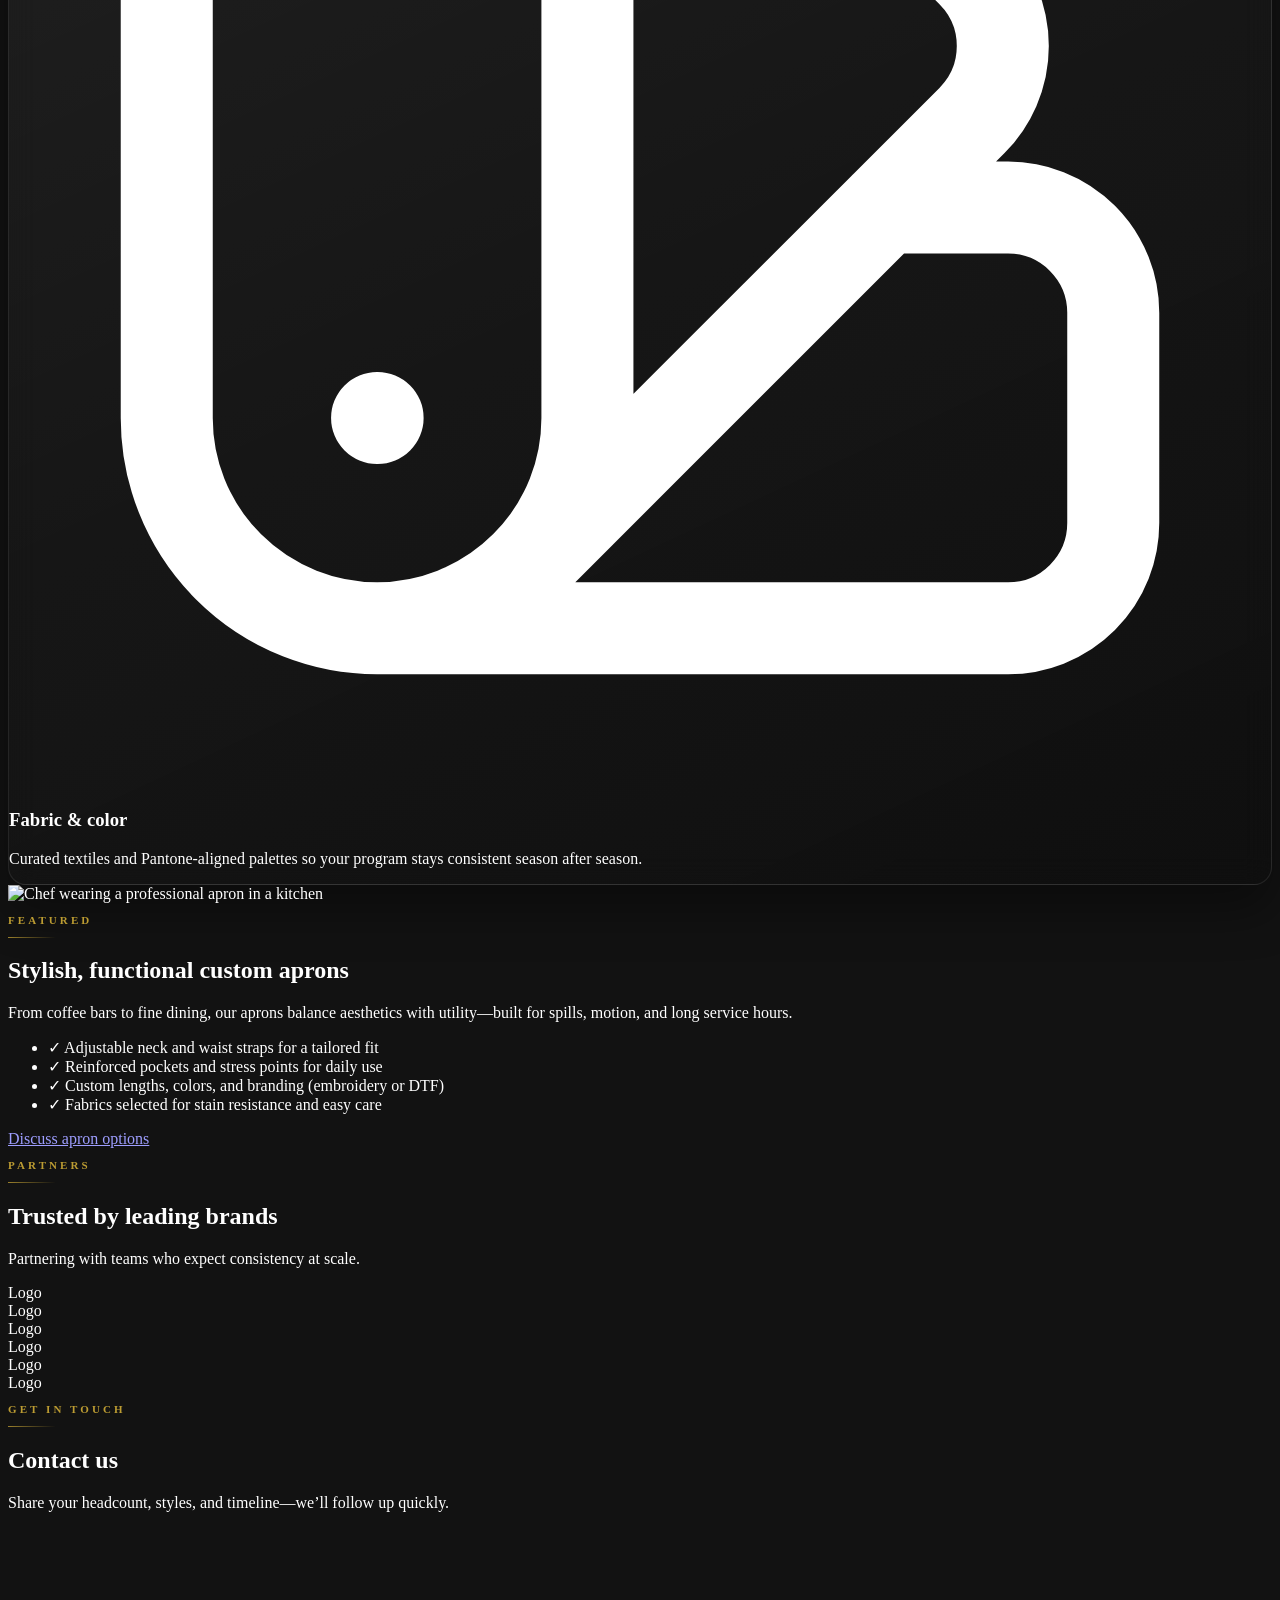
==== commit 1ef35367: "commited with index, tree pages created" ====
--- a/index.html
+++ b/index.html
@@ -1,583 +1,971 @@
 <!DOCTYPE html>
-<html lang="en">
-<head>
-  <meta charset="UTF-8" />
-  <meta http-equiv="X-UA-Compatible" content="IE=edge" />
-
-  <!-- Mobile Optimization -->
-  <meta name="viewport" content="width=device-width, initial-scale=1" />
-  <meta name="theme-color" content="#caa35a" />
-
-  <!-- Primary SEO -->
-  <title>Unitag Uniforms | Premium Corporate, Industrial & Hospitality Uniforms</title>
-  <meta name="description" content="Unitag Uniforms provides premium corporate, industrial, hospitality, and customized uniforms. High-quality stitching, bulk orders, and professional uniform solutions." />
-  <meta name="keywords" content="uniform suppliers, corporate uniforms, industrial uniforms, hospitality uniforms, custom uniforms, company uniforms, workwear uniforms, school uniforms, uniform stitching service" />
-  <meta name="author" content="Unitag Uniforms" />
-  <meta name="robots" content="index, follow" />
-
-  <!-- Canonical URL -->
-  <link rel="canonical" href="https://sprightly-blini-36ea6e.netlify.app/" />
-
-  <!-- Open Graph (Facebook, WhatsApp, LinkedIn) -->
-  <meta property="og:title" content="Unitag Uniforms - Premium Corporate & Industrial Uniforms" />
-  <meta property="og:description" content="High-quality corporate, hospitality, and industrial uniforms with custom stitching. Professional uniform solutions for businesses." />
-  <meta property="og:type" content="website" />
-  <meta property="og:url" content="https://sprightly-blini-36ea6e.netlify.app/" />
-  <meta property="og:image" content="https://sprightly-blini-36ea6e.netlify.app/assets/unitag-logo.jpeg" />
-  <meta property="og:site_name" content="Unitag Uniforms" />
-
-  <!-- Twitter Card -->
-  <meta name="twitter:card" content="summary_large_image" />
-  <meta name="twitter:title" content="Unitag Uniforms | Corporate & Industrial Wear" />
-  <meta name="twitter:description" content="Premium uniforms & custom stitching services for businesses and organizations." />
-  <meta name="twitter:image" content="https://sprightly-blini-36ea6e.netlify.app/assets/unitag-logo.jpeg" />
-
-  <!-- Favicon -->
-  <link rel="icon" type="image/png" href="assets/unitag-logo.jpeg" />
-  <link rel="apple-touch-icon" href="assets/unitag-logo.jpeg" />
-
-  <!-- Performance -->
-  <link rel="preconnect" href="https://cdn.jsdelivr.net" crossorigin>
-
-  <!-- Bootstrap -->
-  <link href="https://cdn.jsdelivr.net/npm/bootstrap@5.3.0/dist/css/bootstrap.min.css" rel="stylesheet">
-
-  <!-- Main CSS -->
-  <link rel="stylesheet" href="style.css" />
-
-  <!-- Local Business Schema for Google -->
-  <script type="application/ld+json">
-  {
-    "@context": "https://schema.org",
-    "@type": "LocalBusiness",
-    "name": "Unitag Uniforms",
-    "image": "https://sprightly-blini-36ea6e.netlify.app/assets/unitag-logo.jpeg",
-    "url": "https://sprightly-blini-36ea6e.netlify.app/",
-    "description": "Unitag Uniforms provides premium corporate, hospitality and industrial uniforms with custom stitching services.",
-    "telephone": "+966506444915",
-    "address": [
-      {
-        "@type": "PostalAddress",
-        "addressCountry": "India"
-      },
-      {
-        "@type": "PostalAddress",
-        "addressCountry": "India"
-      }
-    ],
-    "sameAs": [
-      "https://www.facebook.com/share/1Bv55Vv7Ut/",
-      "https://www.instagram.com/unitag_uniforms?igsh=NjVsd3l0cmpoYnp2&utm_source=qr"
-    ]
-  }
-  </script>
-
-</head>
-  <body>
-    <div class="bg" aria-hidden="true">
+<html class="scroll-smooth" lang="en">
+  <head>
+    <meta charset="UTF-8" />
+    <meta name="viewport" content="width=device-width, initial-scale=1.0" />
+    <meta
+      name="description"
+      content="Unitag Uniform — premium custom uniform solutions for corporate, healthcare, hospitality, and industrial teams in Riyadh, Saudi Arabia."
+    />
+    <title>Unitag Uniform | Premium Custom Uniform Solutions</title>
+    <link rel="canonical" href="https://www.unitaguniforms.com/" />
+    <meta property="og:url" content="https://www.unitaguniforms.com/" />
+    <script src="https://cdn.tailwindcss.com"></script>
+    <script>
+      tailwind.config = {
+        theme: {
+          extend: {
+            colors: {
+              midnight: "#050303",
+              surface: "#0f0a0c",
+              wine: "#2b1218",
+              gold: "#d4af37",
+              "gold-soft": "#ead8b5",
+              accent: "#ffd58a",
+              "gold-dark": "#b8941f",
+            },
+            fontFamily: {
+              sans: ['"Inter"', "ui-sans-serif", "system-ui", "sans-serif"],
+              display: ['"Plus Jakarta Sans"', "ui-sans-serif", "system-ui", "sans-serif"],
+            },
+            boxShadow: {
+              soft: "0 25px 50px rgba(0,0,0,.45)",
+              card: "0 25px 50px rgba(0,0,0,.55), 0 0 0 1px rgba(255,255,255,.06)",
+              nav: "0 8px 32px rgba(0,0,0,0.35)",
+            },
+            maxWidth: {
+              "8xl": "88rem",
+            },
+          },
+        },
+      };
+    </script>
+    <link rel="preconnect" href="https://fonts.googleapis.com" />
+    <link rel="preconnect" href="https://fonts.gstatic.com" crossorigin />
+    <link
+      href="https://fonts.googleapis.com/css2?family=Inter:wght@400;500;600;700&family=Plus+Jakarta+Sans:wght@600;700;800&display=swap"
+      rel="stylesheet"
+    />
+    <link rel="stylesheet" href="style.css" />
+  </head>
+  <body class="min-h-screen bg-midnight font-sans text-white antialiased">
+    <div class="page-bg" aria-hidden="true">
       <div class="blob b1"></div>
       <div class="blob b2"></div>
       <div class="blob b3"></div>
     </div>
-    <main class="wrap">
-<section class="card" aria-label="Unitags Uniforms - Premium Uniforms & Custom Stitching">
-  <header class="top">
-
-    <div class="profileHeader">
-
-      <div class="logo" aria-label="Unitags logo">
-        <img src="assets/unitag-logo-removebg.png"
-             alt="Unitags Uniforms logo"
-             loading="eager"
-             decoding="async"
-             onerror="this.style.display='none'; document.getElementById('logoFallback').style.display='grid';"
-        />
-
-        <div id="logoFallback" class="logoFallback mt-4" aria-hidden="true">
-          UNITAG<br/>UNIFORMS
-        </div>
+
+    <a
+      href="#main"
+      class="sr-only focus:not-sr-only focus:fixed focus:left-4 focus:top-4 focus:z-[100] focus:rounded-lg focus:bg-gold focus:px-4 focus:py-2.5 focus:text-sm focus:font-semibold focus:text-midnight focus:shadow-lg"
+      >Skip to content</a
+    >
+
+    <header
+      class="relative sticky top-0 z-50 border-b border-white/[0.07] bg-surface/75 shadow-nav backdrop-blur-xl"
+    >
+      <div class="mx-auto flex max-w-7xl items-center justify-between gap-4 px-4 py-3.5 sm:px-6 lg:px-8">
+        <div class="text-center w-full">
+          <h1 class="fw-bold text-white display-5">
+            UNITAG <span class="text-warning">UNIFORMS</span>
+          </h1>
+          <p class="text-light mb-0 text-center" style="font-size: 12px;">
+            Trusted Partner for Quality Uniform Solutions
+          </p>
+        </div>
+        <button
+          type="button"
+          class="inline-flex h-11 w-11 items-center justify-center rounded-xl border border-white/12 text-white/90 transition hover:border-white/25 hover:bg-white/5 lg:hidden"
+          aria-expanded="false"
+          aria-controls="site-nav"
+          aria-label="Open menu"
+          id="nav-toggle"
+        >
+          <svg class="h-5 w-5" fill="none" stroke="currentColor" viewBox="0 0 24 24">
+            <path stroke-linecap="round" stroke-linejoin="round" stroke-width="2" d="M4 6h16M4 12h16M4 18h16" />
+          </svg>
+        </button>
+        <nav
+          id="site-nav"
+          class="absolute left-0 right-0 top-full z-40 flex-col gap-0.5 border-b border-white/[0.07] bg-surface/95 px-4 py-3 shadow-soft backdrop-blur-xl max-lg:hidden max-lg:w-full lg:static lg:flex lg:w-auto lg:flex-row lg:items-center lg:gap-1 lg:border-0 lg:bg-transparent lg:p-0 lg:shadow-none lg:backdrop-blur-none"
+          aria-label="Primary"
+        >
+          <a
+            class="rounded-lg px-3 py-2.5 text-sm font-medium text-white/65 transition hover:bg-white/[0.06] hover:text-white lg:py-2"
+            href="#about"
+            >About</a
+          >
+          <a
+            class="rounded-lg px-3 py-2.5 text-sm font-medium text-white/65 transition hover:bg-white/[0.06] hover:text-white lg:py-2"
+            href="#industries"
+            >Industries</a
+          >
+          <a
+            class="rounded-lg px-3 py-2.5 text-sm font-medium text-white/65 transition hover:bg-white/[0.06] hover:text-white lg:py-2"
+            href="#services"
+            >Services</a
+          >
+          <a
+            class="rounded-lg px-3 py-2.5 text-sm font-medium text-white/65 transition hover:bg-white/[0.06] hover:text-white lg:py-2"
+            href="#customization"
+            >Customization</a
+          >
+          <a
+            class="rounded-lg px-3 py-2.5 text-sm font-medium text-white/65 transition hover:bg-white/[0.06] hover:text-white lg:py-2"
+            href="#aprons"
+            >Aprons</a
+          >
+          <a
+            class="rounded-lg px-3 py-2.5 text-sm font-medium text-white/65 transition hover:bg-white/[0.06] hover:text-white lg:py-2"
+            href="https://www.unitaguniforms.com/tree"
+            >Links</a
+          >
+          <a
+            class="rounded-lg px-3 py-2.5 text-sm font-medium text-white/65 transition hover:bg-white/[0.06] hover:text-white lg:py-2"
+            href="#clients"
+            >Clients</a
+          >
+          <a
+            class="mt-2 inline-flex items-center justify-center rounded-full border border-gold/45 bg-gold px-5 py-2.5 text-sm font-semibold text-midnight shadow-[0_6px_24px_rgba(212,175,55,0.22)] transition hover:bg-gold-soft lg:ml-2 lg:mt-0"
+            href="#contact"
+            >Contact</a
+          >
+        </nav>
       </div>
-
-      <h1 id="profileName">UNITAG UNIFORMS</h1>
-
-      <p id="profileTagline" class="tagline">
-        Official links • Socials • Contact • Location
-      </p>
-
-      <p id="profileBio" class="bio">
-        Premium uniforms & custom stitching — corporate, hospitality, and industrial wear.
-      </p>
-
-      <div id="socialRow" class="socialRow" aria-label="Social icons"></div>
-
-      <div class="quickActions" aria-label="Quick actions">
-        <button class="actionBtn" type="button" id="shareBtn">
-          <span>Share Page</span>
-        </button>
-
-        <button class="actionBtn" type="button" id="copyBtn">
-          <span>Copy Info</span>
-        </button>
+    </header>
+
+    <main id="main" class="relative z-10">
+      <!-- Hero -->
+      <section
+        id="top"
+        class="relative min-h-[88vh] overflow-hidden"
+        aria-labelledby="hero-heading"
+      >
+        <div class="hero-media absolute inset-0">
+          <img
+            src="https://images.unsplash.com/photo-1507679799987-c73779587ccf?w=1920&q=80"
+            alt=""
+            class="h-full w-full object-cover"
+            width="1920"
+            height="1080"
+            fetchpriority="high"
+          />
+        </div>
+        <div
+          class="relative mx-auto flex min-h-[88vh] max-w-7xl flex-col justify-center px-4 pb-24 pt-28 sm:px-6 lg:px-8"
+        >
+          <div class="max-w-3xl">
+            <p
+              class="reveal mb-6 inline-flex items-center gap-2.5 rounded-full border border-gold/35 bg-black/20 px-4 py-2 text-xs font-semibold uppercase tracking-wider text-gold"
+            >
+              <span class="h-1.5 w-1.5 rounded-full bg-gold shadow-[0_0_12px_rgba(212,175,55,0.8)]"></span>
+              Riyadh · Saudi Arabia
+            </p>
+            <h1
+              id="hero-heading"
+              class="reveal font-display text-4xl font-extrabold leading-[1.08] tracking-tight text-white sm:text-5xl md:text-6xl"
+            >
+              Uniforms built for performance and brand presence.
+            </h1>
+            <p
+              class="reveal mt-6 max-w-xl text-lg leading-relaxed text-white/70 sm:text-xl"
+              style="transition-delay: 40ms"
+            >
+              Custom uniforms for hospitality, corporate, healthcare, and industrial teams—durable
+              fabrics, precise tailoring, and consistent delivery.
+            </p>
+            <div
+              class="reveal mt-10 flex flex-wrap items-center gap-3 sm:gap-4"
+              style="transition-delay: 80ms"
+            >
+              <a
+                href="#contact"
+                class="inline-flex min-h-[48px] min-w-[140px] items-center justify-center rounded-full bg-gold px-8 py-3 text-sm font-semibold text-midnight shadow-card transition hover:bg-gold-soft"
+                >Request a quote</a
+              >
+              <a
+                href="#services"
+                class="inline-flex min-h-[48px] items-center justify-center rounded-full border border-white/25 bg-white/5 px-8 py-3 text-sm font-semibold text-white backdrop-blur-sm transition hover:border-gold/50 hover:bg-white/10"
+                >Explore services</a
+              >
+            </div>
+          </div>
+
+          <div
+            class="reveal mt-16 grid max-w-4xl gap-4 border-t border-white/10 pt-10 sm:grid-cols-3 md:gap-8"
+            style="transition-delay: 120ms"
+          >
+            <div class="relative pl-4 sm:border-l sm:border-gold/25 sm:pl-6">
+              <p class="font-display text-2xl font-bold text-white md:text-3xl">Tailored</p>
+              <p class="mt-1 text-sm text-white/55">Brand-aligned fits for every role.</p>
+            </div>
+            <div class="relative pl-4 sm:border-l sm:border-gold/25 sm:pl-6">
+              <p class="font-display text-2xl font-bold text-white md:text-3xl">Reliable</p>
+              <p class="mt-1 text-sm text-white/55">Consistent quality at scale.</p>
+            </div>
+            <div class="relative pl-4 sm:border-l sm:border-gold/25 sm:pl-6">
+              <p class="font-display text-2xl font-bold text-white md:text-3xl">Local</p>
+              <p class="mt-1 text-sm text-white/55">Riyadh support, fast turnaround.</p>
+            </div>
+          </div>
+        </div>
+      </section>
+
+      <!-- About -->
+      <section
+        id="about"
+        class="py-20 sm:py-24 lg:py-28"
+        aria-labelledby="about-heading"
+      >
+        <div class="mx-auto max-w-7xl px-4 sm:px-6 lg:px-8">
+          <div class="reveal mx-auto max-w-3xl text-center">
+            <p class="section-kicker">Who we are</p>
+            <div class="section-rule mx-auto mt-4"></div>
+            <h2 id="about-heading" class="mt-6 font-display text-3xl font-bold tracking-tight text-white sm:text-4xl">
+              About Unitag Uniform
+            </h2>
+            <p class="mt-5 text-base leading-relaxed text-white/65 sm:text-lg">
+              We deliver premium, customized uniforms aligned to your brand and industry standards.
+              From corporate offices to healthcare floors and industrial sites, we combine quality
+              fabrics, precise tailoring, and dependable production so your teams look sharp and
+              professional every day.
+            </p>
+          </div>
+          <div class="reveal mt-14 grid gap-6 md:grid-cols-2 md:gap-8" style="transition-delay: 60ms">
+            <article class="ui-card p-8 transition">
+              <h3 class="font-display text-xl font-bold text-gold-soft">Vision</h3>
+              <p class="mt-4 leading-relaxed text-white/70">
+                To be the region’s trusted uniform partner—known for craftsmanship, reliability,
+                and identity-building workwear that elevates every workplace we serve.
+              </p>
+            </article>
+            <article class="ui-card p-8 transition">
+              <h3 class="font-display text-xl font-bold text-gold-soft">Mission</h3>
+              <p class="mt-4 leading-relaxed text-white/70">
+                We design and produce uniforms that balance durability, comfort, and brand
+                expression—backed by clear communication, ethical sourcing, and on-time delivery.
+              </p>
+            </article>
+          </div>
+        </div>
+      </section>
+
+      <!-- Industries -->
+      <section
+        id="industries"
+        class="py-20 sm:py-24 lg:py-28"
+        aria-labelledby="industries-heading"
+      >
+        <div class="mx-auto max-w-7xl px-4 sm:px-6 lg:px-8">
+          <div class="reveal mx-auto max-w-2xl text-center">
+            <p class="section-kicker">Sectors</p>
+            <div class="section-rule mx-auto mt-4"></div>
+            <h2 id="industries-heading" class="mt-6 font-display text-3xl font-bold tracking-tight text-white sm:text-4xl">
+              Industries we serve
+            </h2>
+            <p class="mt-4 text-white/60">
+              Purpose-built uniform programs for teams that never stop moving.
+            </p>
+          </div>
+          <div class="mt-14 grid gap-5 sm:grid-cols-2 lg:grid-cols-3">
+            <article
+              class="reveal group ui-card p-6 transition hover:-translate-y-0.5"
+            >
+              <span
+                class="flex h-12 w-12 items-center justify-center rounded-xl border border-gold/20 bg-wine/60 text-gold transition group-hover:border-gold/40 group-hover:bg-gold/10"
+                aria-hidden="true"
+              >
+                <svg class="h-6 w-6" fill="none" stroke="currentColor" viewBox="0 0 24 24">
+                  <path
+                    stroke-linecap="round"
+                    stroke-linejoin="round"
+                    stroke-width="1.75"
+                    d="M17.657 18.657A8 8 0 016.343 7.343S7 9 9 10c0-2 .5-5 2.986-7C14 5 16.09 5.777 17.656 7.343A7.975 7.975 0 0120 13a7.975 7.975 0 01-2.343 5.657z"
+                  />
+                </svg>
+              </span>
+              <h3 class="mt-5 font-display text-lg font-semibold text-white">Hospitality &amp; restaurants</h3>
+              <p class="mt-2 text-sm leading-relaxed text-white/60">
+                Front-of-house polish and kitchen-ready durability.
+              </p>
+            </article>
+            <article class="reveal group ui-card p-6 transition hover:-translate-y-0.5" style="transition-delay: 40ms">
+              <span
+                class="flex h-12 w-12 items-center justify-center rounded-xl border border-gold/20 bg-wine/60 text-gold transition group-hover:border-gold/40 group-hover:bg-gold/10"
+                aria-hidden="true"
+              >
+                <svg class="h-6 w-6" fill="none" stroke="currentColor" viewBox="0 0 24 24">
+                  <path stroke-linecap="round" stroke-linejoin="round" stroke-width="1.75" d="M4 21V7l8-4 8 4v14M4 21h16M4 21l8-4 8 4M12 3v18" />
+                </svg>
+              </span>
+              <h3 class="mt-5 font-display text-lg font-semibold text-white">Corporate &amp; office</h3>
+              <p class="mt-2 text-sm leading-relaxed text-white/60">
+                Crisp tailoring that reinforces your corporate identity.
+              </p>
+            </article>
+            <article class="reveal group ui-card p-6 transition hover:-translate-y-0.5" style="transition-delay: 80ms">
+              <span
+                class="flex h-12 w-12 items-center justify-center rounded-xl border border-gold/20 bg-wine/60 text-gold transition group-hover:border-gold/40 group-hover:bg-gold/10"
+                aria-hidden="true"
+              >
+                <svg class="h-6 w-6" fill="none" stroke="currentColor" viewBox="0 0 24 24">
+                  <path stroke-linecap="round" stroke-linejoin="round" stroke-width="1.75" d="M4.5 9.5a7.5 7.5 0 1115 0c0 4.5-3.5 8.5-7.5 12.5-4-4-7.5-8-7.5-12.5z" />
+                  <circle cx="12" cy="9.5" r="2" stroke-width="1.75" />
+                </svg>
+              </span>
+              <h3 class="mt-5 font-display text-lg font-semibold text-white">Healthcare &amp; medical</h3>
+              <p class="mt-2 text-sm leading-relaxed text-white/60">
+                Hygiene-minded fabrics and functional medical silhouettes.
+              </p>
+            </article>
+            <article class="reveal group ui-card p-6 transition hover:-translate-y-0.5" style="transition-delay: 120ms">
+              <span
+                class="flex h-12 w-12 items-center justify-center rounded-xl border border-gold/20 bg-wine/60 text-gold transition group-hover:border-gold/40 group-hover:bg-gold/10"
+                aria-hidden="true"
+              >
+                <svg class="h-6 w-6" fill="none" stroke="currentColor" viewBox="0 0 24 24">
+                  <path stroke-linecap="round" stroke-linejoin="round" stroke-width="1.75" d="M12 3v18M3 12h18M3 7h18M3 17h18" />
+                </svg>
+              </span>
+              <h3 class="mt-5 font-display text-lg font-semibold text-white">Industrial &amp; construction</h3>
+              <p class="mt-2 text-sm leading-relaxed text-white/60">
+                Tough builds for safety, mobility, and long shifts.
+              </p>
+            </article>
+            <article class="reveal group ui-card p-6 transition hover:-translate-y-0.5" style="transition-delay: 160ms">
+              <span
+                class="flex h-12 w-12 items-center justify-center rounded-xl border border-gold/20 bg-wine/60 text-gold transition group-hover:border-gold/40 group-hover:bg-gold/10"
+                aria-hidden="true"
+              >
+                <svg class="h-6 w-6" fill="none" stroke="currentColor" viewBox="0 0 24 24">
+                  <path stroke-linecap="round" stroke-linejoin="round" stroke-width="1.75" d="M4 7h16M4 12h10M4 17h6" />
+                </svg>
+              </span>
+              <h3 class="mt-5 font-display text-lg font-semibold text-white">Cleaning &amp; maintenance</h3>
+              <p class="mt-2 text-sm leading-relaxed text-white/60">
+                Easy-care uniforms that handle repeat washing.
+              </p>
+            </article>
+            <article class="reveal group ui-card p-6 transition hover:-translate-y-0.5" style="transition-delay: 200ms">
+              <span
+                class="flex h-12 w-12 items-center justify-center rounded-xl border border-gold/20 bg-wine/60 text-gold transition group-hover:border-gold/40 group-hover:bg-gold/10"
+                aria-hidden="true"
+              >
+                <svg class="h-6 w-6" fill="none" stroke="currentColor" viewBox="0 0 24 24">
+                  <path
+                    stroke-linecap="round"
+                    stroke-linejoin="round"
+                    stroke-width="1.75"
+                    d="M12 19l9 2-9-18-9 18 9-2zm0 0v-8"
+                  />
+                </svg>
+              </span>
+              <h3 class="mt-5 font-display text-lg font-semibold text-white">Aviation &amp; transport</h3>
+              <p class="mt-2 text-sm leading-relaxed text-white/60">
+                Refined looks for crews and ground operations.
+              </p>
+            </article>
+          </div>
+        </div>
+      </section>
+
+      <!-- Services -->
+      <section
+        id="services"
+        class="py-20 sm:py-24 lg:py-28"
+        aria-labelledby="services-heading"
+      >
+        <div class="mx-auto max-w-7xl px-4 sm:px-6 lg:px-8">
+          <div class="reveal mx-auto max-w-2xl text-center">
+            <p class="section-kicker">Offerings</p>
+            <div class="section-rule mx-auto mt-4"></div>
+            <h2 id="services-heading" class="mt-6 font-display text-3xl font-bold tracking-tight text-white sm:text-4xl">
+              Products &amp; services
+            </h2>
+            <p class="mt-4 text-white/60">
+              Four core uniform lines—each engineered for daily performance.
+            </p>
+          </div>
+          <div class="mt-14 grid gap-6 md:grid-cols-2">
+            <article class="reveal ui-card flex flex-col p-8">
+              <p class="font-display text-sm font-bold tabular-nums text-gold/70">01</p>
+              <h3 class="mt-2 font-display text-xl font-bold text-gold-soft">Hospitality uniforms</h3>
+              <ul class="mt-5 space-y-2.5 text-sm text-white/70">
+                <li class="flex gap-2">
+                  <span class="mt-2 h-1.5 w-1.5 shrink-0 rounded-full bg-gold"></span>
+                  Server, chef, and housekeeping programs
+                </li>
+                <li class="flex gap-2">
+                  <span class="mt-2 h-1.5 w-1.5 shrink-0 rounded-full bg-gold"></span>
+                  Breathable blends for hot kitchens and dining rooms
+                </li>
+                <li class="flex gap-2">
+                  <span class="mt-2 h-1.5 w-1.5 shrink-0 rounded-full bg-gold"></span>
+                  Coordinated color stories across departments
+                </li>
+              </ul>
+            </article>
+            <article class="reveal ui-card flex flex-col p-8" style="transition-delay: 60ms">
+              <p class="font-display text-sm font-bold tabular-nums text-gold/70">02</p>
+              <h3 class="mt-2 font-display text-xl font-bold text-gold-soft">Corporate wear</h3>
+              <ul class="mt-5 space-y-2.5 text-sm text-white/70">
+                <li class="flex gap-2">
+                  <span class="mt-2 h-1.5 w-1.5 shrink-0 rounded-full bg-gold"></span>
+                  Shirts, trousers, blazers, and executive sets
+                </li>
+                <li class="flex gap-2">
+                  <span class="mt-2 h-1.5 w-1.5 shrink-0 rounded-full bg-gold"></span>
+                  Consistent fits for large headcounts
+                </li>
+                <li class="flex gap-2">
+                  <span class="mt-2 h-1.5 w-1.5 shrink-0 rounded-full bg-gold"></span>
+                  Brand-aligned palettes and detailing
+                </li>
+              </ul>
+            </article>
+            <article class="reveal ui-card flex flex-col p-8" style="transition-delay: 120ms">
+              <p class="font-display text-sm font-bold tabular-nums text-gold/70">03</p>
+              <h3 class="mt-2 font-display text-xl font-bold text-gold-soft">Medical uniforms</h3>
+              <ul class="mt-5 space-y-2.5 text-sm text-white/70">
+                <li class="flex gap-2">
+                  <span class="mt-2 h-1.5 w-1.5 shrink-0 rounded-full bg-gold"></span>
+                  Scrubs, lab coats, and clinic-ready layers
+                </li>
+                <li class="flex gap-2">
+                  <span class="mt-2 h-1.5 w-1.5 shrink-0 rounded-full bg-gold"></span>
+                  Movement-friendly cuts for long shifts
+                </li>
+                <li class="flex gap-2">
+                  <span class="mt-2 h-1.5 w-1.5 shrink-0 rounded-full bg-gold"></span>
+                  Department color coding on request
+                </li>
+              </ul>
+            </article>
+            <article class="reveal ui-card flex flex-col p-8" style="transition-delay: 180ms">
+              <p class="font-display text-sm font-bold tabular-nums text-gold/70">04</p>
+              <h3 class="mt-2 font-display text-xl font-bold text-gold-soft">Industrial wear</h3>
+              <ul class="mt-5 space-y-2.5 text-sm text-white/70">
+                <li class="flex gap-2">
+                  <span class="mt-2 h-1.5 w-1.5 shrink-0 rounded-full bg-gold"></span>
+                  Coveralls, work shirts, and reinforced options
+                </li>
+                <li class="flex gap-2">
+                  <span class="mt-2 h-1.5 w-1.5 shrink-0 rounded-full bg-gold"></span>
+                  Fabrics selected for abrasion and wash cycles
+                </li>
+                <li class="flex gap-2">
+                  <span class="mt-2 h-1.5 w-1.5 shrink-0 rounded-full bg-gold"></span>
+                  Branding that stays legible in tough environments
+                </li>
+              </ul>
+            </article>
+          </div>
+        </div>
+      </section>
+
+      <!-- Customization -->
+      <section
+        id="customization"
+        class="py-20 sm:py-24 lg:py-28"
+        aria-labelledby="custom-heading"
+      >
+        <div class="mx-auto max-w-7xl px-4 sm:px-6 lg:px-8">
+          <div class="reveal mx-auto max-w-2xl text-center">
+            <p class="section-kicker">Branding</p>
+            <div class="section-rule mx-auto mt-4"></div>
+            <h2 id="custom-heading" class="mt-6 font-display text-3xl font-bold tracking-tight text-white sm:text-4xl">
+              Customization &amp; branding
+            </h2>
+            <p class="mt-4 text-white/60">Make every garment unmistakably yours.</p>
+          </div>
+          <div class="mt-14 grid gap-6 md:grid-cols-3">
+            <article class="reveal ui-card p-8">
+              <div
+                class="flex h-14 w-14 items-center justify-center rounded-xl border border-gold/30 bg-gold text-midnight shadow-[0_8px_24px_rgba(212,175,55,0.2)]"
+                aria-hidden="true"
+              >
+                <svg class="h-7 w-7" fill="none" stroke="currentColor" viewBox="0 0 24 24">
+                  <path stroke-linecap="round" stroke-linejoin="round" stroke-width="1.75" d="M14.7 6.3a1 1 0 000 1.4l1.6 1.6a1 1 0 001.4 0l3.77-3.77a6 6 0 01-7.94 7.94l-6.91 6.91a2.12 2.12 0 01-3-3l6.91-6.91a6 6 0 017.94-7.94l-3.76 3.76z" />
+                </svg>
+              </div>
+              <h3 class="mt-6 font-display text-lg font-semibold text-white">Embroidery</h3>
+              <p class="mt-2 text-sm leading-relaxed text-white/60">
+                Premium thread, precise placement, and scalable artwork for logos, names, and role
+                identifiers.
+              </p>
+            </article>
+            <article class="reveal ui-card p-8" style="transition-delay: 70ms">
+              <div
+                class="flex h-14 w-14 items-center justify-center rounded-xl border border-gold/30 bg-gold text-midnight shadow-[0_8px_24px_rgba(212,175,55,0.2)]"
+                aria-hidden="true"
+              >
+                <svg class="h-7 w-7" fill="none" stroke="currentColor" viewBox="0 0 24 24">
+                  <path stroke-linecap="round" stroke-linejoin="round" stroke-width="1.75" d="M4 16l4.586-4.586a2 2 0 012.828 0L16 16m-2-2l1.586-1.586a2 2 0 012.828 0L20 14m-6-6h.01M6 20h12a2 2 0 002-2V6a2 2 0 00-2-2H6a2 2 0 00-2 2v12a2 2 0 002 2z" />
+                </svg>
+              </div>
+              <h3 class="mt-6 font-display text-lg font-semibold text-white">DTF printing</h3>
+              <p class="mt-2 text-sm leading-relaxed text-white/60">
+                Vibrant, detailed prints with a soft handfeel—ideal for complex graphics and
+                full-color branding.
+              </p>
+            </article>
+            <article class="reveal ui-card p-8" style="transition-delay: 140ms">
+              <div
+                class="flex h-14 w-14 items-center justify-center rounded-xl border border-gold/30 bg-gold text-midnight shadow-[0_8px_24px_rgba(212,175,55,0.2)]"
+                aria-hidden="true"
+              >
+                <svg class="h-7 w-7" fill="none" stroke="currentColor" viewBox="0 0 24 24">
+                  <path stroke-linecap="round" stroke-linejoin="round" stroke-width="1.75" d="M7 21a4 4 0 01-4-4V5a2 2 0 012-2h4a2 2 0 012 2v12a4 4 0 01-4 4zm0 0h12a2 2 0 002-2v-4a2 2 0 00-2-2h-2.343M11 7.343l1.657-1.657a2 2 0 012.828 0l2.829 2.829a2 2 0 010 2.828l-8.486 8.485M7 17h.01" />
+                </svg>
+              </div>
+              <h3 class="mt-6 font-display text-lg font-semibold text-white">Fabric &amp; color</h3>
+              <p class="mt-2 text-sm leading-relaxed text-white/60">
+                Curated textiles and Pantone-aligned palettes so your program stays consistent
+                season after season.
+              </p>
+            </article>
+          </div>
+        </div>
+      </section>
+
+      <!-- Aprons -->
+      <section
+        id="aprons"
+        class="py-20 sm:py-24 lg:py-28"
+        aria-labelledby="aprons-heading"
+      >
+        <div class="mx-auto max-w-7xl px-4 sm:px-6 lg:px-8">
+          <div class="reveal grid items-center gap-12 lg:grid-cols-2 lg:gap-16">
+            <div class="relative overflow-hidden rounded-2xl border border-white/10 shadow-card ring-1 ring-gold/10">
+              <img
+                src="https://images.unsplash.com/photo-1556909114-f6e7ad7d3136?w=900&q=80"
+                alt="Chef wearing a professional apron in a kitchen"
+                class="aspect-[4/3] w-full object-cover transition duration-700 hover:scale-[1.02]"
+                width="900"
+                height="675"
+                loading="lazy"
+              />
+              <div class="pointer-events-none absolute inset-0 bg-gradient-to-tr from-midnight/40 via-transparent to-gold/10"></div>
+            </div>
+            <div>
+              <p class="section-kicker">Featured</p>
+              <div class="section-rule mt-4"></div>
+              <h2 id="aprons-heading" class="mt-6 font-display text-3xl font-bold tracking-tight text-white sm:text-4xl">
+                Stylish, functional custom aprons
+              </h2>
+              <p class="mt-4 leading-relaxed text-white/65">
+                From coffee bars to fine dining, our aprons balance aesthetics with utility—built
+                for spills, motion, and long service hours.
+              </p>
+              <ul class="mt-8 space-y-4">
+                <li class="flex gap-3 text-white/75">
+                  <span
+                    class="mt-0.5 flex h-6 w-6 shrink-0 items-center justify-center rounded-full border border-gold/35 bg-gold/10 text-xs font-bold text-gold"
+                    >✓</span
+                  >
+                  Adjustable neck and waist straps for a tailored fit
+                </li>
+                <li class="flex gap-3 text-white/75">
+                  <span
+                    class="mt-0.5 flex h-6 w-6 shrink-0 items-center justify-center rounded-full border border-gold/35 bg-gold/10 text-xs font-bold text-gold"
+                    >✓</span
+                  >
+                  Reinforced pockets and stress points for daily use
+                </li>
+                <li class="flex gap-3 text-white/75">
+                  <span
+                    class="mt-0.5 flex h-6 w-6 shrink-0 items-center justify-center rounded-full border border-gold/35 bg-gold/10 text-xs font-bold text-gold"
+                    >✓</span
+                  >
+                  Custom lengths, colors, and branding (embroidery or DTF)
+                </li>
+                <li class="flex gap-3 text-white/75">
+                  <span
+                    class="mt-0.5 flex h-6 w-6 shrink-0 items-center justify-center rounded-full border border-gold/35 bg-gold/10 text-xs font-bold text-gold"
+                    >✓</span
+                  >
+                  Fabrics selected for stain resistance and easy care
+                </li>
+              </ul>
+              <a
+                href="#contact"
+                class="mt-10 inline-flex min-h-[48px] items-center justify-center rounded-full border border-gold/45 bg-gold px-8 py-3 text-sm font-semibold text-midnight transition hover:bg-gold-soft"
+                >Discuss apron options</a
+              >
+            </div>
+          </div>
+        </div>
+      </section>
+
+      <!-- Clients -->
+      <section
+        id="clients"
+        class="py-20 sm:py-24 lg:py-28"
+        aria-labelledby="clients-heading"
+      >
+        <div class="mx-auto max-w-7xl px-4 sm:px-6 lg:px-8">
+          <div class="reveal mx-auto max-w-2xl text-center">
+            <p class="section-kicker">Partners</p>
+            <div class="section-rule mx-auto mt-4"></div>
+            <h2 id="clients-heading" class="mt-6 font-display text-3xl font-bold tracking-tight text-white sm:text-4xl">
+              Trusted by leading brands
+            </h2>
+            <p class="mt-4 text-white/60">
+              Partnering with teams who expect consistency at scale.
+            </p>
+          </div>
+          <div
+            class="mt-14 grid grid-cols-2 gap-4 sm:grid-cols-3 md:grid-cols-4 lg:grid-cols-6"
+            role="list"
+          >
+            <div
+              class="reveal flex aspect-[5/3] items-center justify-center rounded-xl border border-white/10 bg-white/[0.04] text-center shadow-soft transition hover:border-gold/25"
+              role="listitem"
+            >
+              <span class="font-display text-xs font-semibold uppercase tracking-[0.2em] text-white/35">Logo</span>
+            </div>
+            <div
+              class="reveal flex aspect-[5/3] items-center justify-center rounded-xl border border-white/10 bg-white/[0.04] text-center shadow-soft transition hover:border-gold/25"
+              style="transition-delay: 40ms"
+              role="listitem"
+            >
+              <span class="font-display text-xs font-semibold uppercase tracking-[0.2em] text-white/35">Logo</span>
+            </div>
+            <div
+              class="reveal flex aspect-[5/3] items-center justify-center rounded-xl border border-white/10 bg-white/[0.04] text-center shadow-soft transition hover:border-gold/25"
+              style="transition-delay: 80ms"
+              role="listitem"
+            >
+              <span class="font-display text-xs font-semibold uppercase tracking-[0.2em] text-white/35">Logo</span>
+            </div>
+            <div
+              class="reveal flex aspect-[5/3] items-center justify-center rounded-xl border border-white/10 bg-white/[0.04] text-center shadow-soft transition hover:border-gold/25"
+              style="transition-delay: 120ms"
+              role="listitem"
+            >
+              <span class="font-display text-xs font-semibold uppercase tracking-[0.2em] text-white/35">Logo</span>
+            </div>
+            <div
+              class="reveal flex aspect-[5/3] items-center justify-center rounded-xl border border-white/10 bg-white/[0.04] text-center shadow-soft transition hover:border-gold/25"
+              style="transition-delay: 160ms"
+              role="listitem"
+            >
+              <span class="font-display text-xs font-semibold uppercase tracking-[0.2em] text-white/35">Logo</span>
+            </div>
+            <div
+              class="reveal flex aspect-[5/3] items-center justify-center rounded-xl border border-white/10 bg-white/[0.04] text-center shadow-soft transition hover:border-gold/25"
+              style="transition-delay: 200ms"
+              role="listitem"
+            >
+              <span class="font-display text-xs font-semibold uppercase tracking-[0.2em] text-white/35">Logo</span>
+            </div>
+          </div>
+        </div>
+      </section>
+
+      <!-- Contact -->
+      <section
+        id="contact"
+        class="py-20 sm:py-24 lg:py-28"
+        aria-labelledby="contact-heading"
+      >
+        <div class="mx-auto max-w-7xl px-4 sm:px-6 lg:px-8">
+          <div class="reveal mx-auto max-w-2xl text-center">
+            <p class="section-kicker">Get in touch</p>
+            <div class="section-rule mx-auto mt-4"></div>
+            <h2 id="contact-heading" class="mt-6 font-display text-3xl font-bold tracking-tight text-white sm:text-4xl">
+              Contact us
+            </h2>
+            <p class="mt-4 text-white/60">
+              Share your headcount, styles, and timeline—we’ll follow up quickly.
+            </p>
+          </div>
+          <div class="reveal mt-14 grid gap-10 lg:grid-cols-2 lg:gap-14" style="transition-delay: 60ms">
+            <div class="ui-card p-8 lg:p-10">
+              <h3 class="font-display text-lg font-bold text-gold-soft">Direct</h3>
+              <ul class="mt-8 space-y-4 text-white/65">
+                <li class="flex gap-4">
+                  <span class="mt-0.5 flex h-10 w-10 shrink-0 items-center justify-center rounded-xl border border-white/10 bg-white/[0.04] text-gold">
+                    <svg class="h-5 w-5" fill="none" stroke="currentColor" viewBox="0 0 24 24">
+                      <path stroke-linecap="round" stroke-linejoin="round" stroke-width="1.75" d="M3 5a2 2 0 012-2h3.28a1 1 0 01.948.684l1.498 4.493a1 1 0 01-.502 1.21l-2.257 1.13a11.042 11.042 0 005.516 5.516l1.13-2.257a1 1 0 011.21-.502l4.493 1.498a1 1 0 01.684.949V19a2 2 0 01-2 2h-1C9.716 21 3 14.284 3 6V5z" />
+                    </svg>
+                  </span>
+                  <div>
+                    <p class="text-xs font-semibold uppercase tracking-wider text-white/45">Phone</p>
+                    <div class="mt-1 flex flex-col gap-1 sm:flex-row sm:gap-4">
+                      <a class="font-semibold text-white hover:text-gold" href="tel:+966546787553">0546 787 553</a>
+                      <a class="font-semibold text-white hover:text-gold" href="tel:+966506444915">0506 444 915</a>
+                    </div>
+                  </div>
+                </li>
+                <li class="flex gap-4">
+                  <span class="mt-0.5 flex h-10 w-10 shrink-0 items-center justify-center rounded-xl border border-white/10 bg-white/[0.04] text-gold">
+                    <svg class="h-5 w-5" fill="none" stroke="currentColor" viewBox="0 0 24 24">
+                      <path stroke-linecap="round" stroke-linejoin="round" stroke-width="1.75" d="M3 8l7.89 5.26a2 2 0 002.22 0L21 8M5 19h14a2 2 0 002-2V7a2 2 0 00-2-2H5a2 2 0 00-2 2v10a2 2 0 002 2z" />
+                    </svg>
+                  </span>
+                  <div>
+                    <p class="text-xs font-semibold uppercase tracking-wider text-white/45">Email</p>
+                    <a class="mt-1 block font-semibold text-white hover:text-gold" href="mailto:unitaguniforms@gmail.com"
+                      >unitaguniforms@gmail.com</a
+                    >
+                  </div>
+                </li>
+                <li class="flex gap-4">
+                  <span class="mt-0.5 flex h-10 w-10 shrink-0 items-center justify-center rounded-xl border border-white/10 bg-white/[0.04] text-gold">
+                    <svg class="h-5 w-5" fill="none" stroke="currentColor" viewBox="0 0 24 24">
+                      <path stroke-linecap="round" stroke-linejoin="round" stroke-width="1.75" d="M17.657 16.657L13.414 20.9a1.998 1.998 0 01-2.827 0l-4.244-4.243a8 8 0 1111.314 0z" />
+                      <path stroke-linecap="round" stroke-linejoin="round" stroke-width="1.75" d="M15 11a3 3 0 11-6 0 3 3 0 016 0z" />
+                    </svg>
+                  </span>
+                  <div>
+                    <p class="text-xs font-semibold uppercase tracking-wider text-white/45">Location</p>
+                    <p class="mt-1 font-medium text-white/85">Riyadh, Saudi Arabia</p>
+                  </div>
+                </li>
+              </ul>
+            </div>
+            <form
+              id="contact-form"
+              class="ui-card p-8 lg:p-10"
+              action="#"
+              method="post"
+              novalidate
+            >
+              <div class="grid gap-5">
+                <div>
+                  <label class="block text-sm font-semibold text-gold-soft" for="cf-name">Name</label>
+                  <input
+                    class="ui-input mt-2"
+                    id="cf-name"
+                    name="name"
+                    type="text"
+                    autocomplete="name"
+                    required
+                    placeholder="Your name"
+                  />
+                </div>
+                <div>
+                  <label class="block text-sm font-semibold text-gold-soft" for="cf-phone">Phone</label>
+                  <input
+                    class="ui-input mt-2"
+                    id="cf-phone"
+                    name="phone"
+                    type="tel"
+                    autocomplete="tel"
+                    required
+                    placeholder="05X XXX XXXX"
+                  />
+                </div>
+                <div>
+                  <label class="block text-sm font-semibold text-gold-soft" for="cf-message">Message</label>
+                  <textarea
+                    class="ui-input ui-textarea mt-2"
+                    id="cf-message"
+                    name="message"
+                    required
+                    placeholder="Tell us about your uniform needs..."
+                  ></textarea>
+                </div>
+                <button
+                  class="inline-flex w-full min-h-[48px] items-center justify-center rounded-full border border-gold/45 bg-gold py-3.5 text-sm font-semibold text-midnight transition hover:bg-gold-soft sm:w-auto sm:px-12"
+                  type="submit"
+                >
+                  Send message
+                </button>
+              </div>
+              <p
+                id="form-status"
+                class="mt-4 hidden text-sm font-medium text-accent"
+                role="status"
+                aria-live="polite"
+              ></p>
+            </form>
+          </div>
+        </div>
+      </section>
+    </main>
+
+    <footer class="relative z-10 border-t border-white/[0.07] bg-midnight/95 text-white">
+      <div class="mx-auto max-w-7xl px-4 py-14 sm:px-6 lg:px-8">
+        <div class="grid gap-12 lg:grid-cols-[1.2fr_1fr] lg:items-start">
+          <div>
+            <p class="font-display text-xl font-bold text-gold-soft">Unitag Uniform</p>
+            <p class="mt-3 max-w-md text-sm leading-relaxed text-white/55">
+              Dressing professionals, defining excellence—premium uniforms and branding for teams
+              across Saudi Arabia.
+            </p>
+            <!-- <div class="mt-6 flex flex-wrap gap-3">
+              <a
+                class="flex h-11 w-11 items-center justify-center rounded-full border border-white/12 bg-white/[0.04] text-white transition hover:border-gold hover:bg-gold hover:text-midnight"
+                href="https://www.instagram.com/"
+                target="_blank"
+                rel="noopener noreferrer"
+                aria-label="Instagram"
+              >
+                <svg class="h-5 w-5" fill="currentColor" viewBox="0 0 24 24" aria-hidden="true">
+                  <path
+                    d="M12 2.2c3.2 0 3.6 0 4.9.1 1.2.1 1.9.3 2.3.5.6.2 1 .5 1.5 1 .5.5.8.9 1 1.5.2.4.4 1.1.5 2.3.1 1.3.1 1.7.1 4.9s0 3.6-.1 4.9c-.1 1.2-.3 1.9-.5 2.3-.2.6-.5 1-1 1.5-.5.5-.9.8-1.5 1-.4.2-1.1.4-2.3.5-1.3.1-1.7.1-4.9.1s-3.6 0-4.9-.1c-1.2-.1-1.9-.3-2.3-.5-.6-.2-1-.5-1.5-1-.5-.5-.8-.9-1-1.5-.2-.4-.4-1.1-.5-2.3-.1-1.3-.1-1.7-.1-4.9s0-3.6.1-4.9c.1-1.2.3-1.9.5-2.3.2-.6.5-1 1-1.5.5-.5.9-.8 1.5-1 .4-.2 1.1-.4 2.3-.5 1.3-.1 1.7-.1 4.9-.1zm0 1.8c-3.1 0-3.5 0-4.7.1-1 .1-1.6.2-1.9.4-.5.2-.8.4-1.1.8-.4.3-.6.6-.8 1.1-.2.3-.3.9-.4 1.9-.1 1.2-.1 1.6-.1 4.7s0 3.5.1 4.7c.1 1 .2 1.6.4 1.9.2.5.4.8.8 1.1.3.4.6.6 1.1.8.3.2.9.3 1.9.4 1.2.1 1.6.1 4.7.1s3.5 0 4.7-.1c1-.1 1.6-.2 1.9-.4.5-.2.8-.4 1.1-.8.4-.3.6-.6.8-1.1.2-.3.3-.9.4-1.9.1-1.2.1-1.6.1-4.7s0-3.5-.1-4.7c-.1-1-.2-1.6-.4-1.9-.2-.5-.4-.8-.8-1.1-.3-.4-.6-.6-1.1-.8-.3-.2-.9-.3-1.9-.4-1.2-.1-1.6-.1-4.7-.1z"
+                  />
+                  <path
+                    d="M12 15.3a3.3 3.3 0 110-6.6 3.3 3.3 0 010 6.6zm0-8.4a5.1 5.1 0 100 10.2 5.1 5.1 0 000-10.2zm6.5-.3a1.2 1.2 0 11-2.4 0 1.2 1.2 0 012.4 0z"
+                  />
+                </svg>
+              </a>
+              <a
+                class="flex h-11 w-11 items-center justify-center rounded-full border border-white/12 bg-white/[0.04] text-white transition hover:border-gold hover:bg-gold hover:text-midnight"
+                href="https://www.linkedin.com/"
+                target="_blank"
+                rel="noopener noreferrer"
+                aria-label="LinkedIn"
+              >
+                <svg class="h-5 w-5" fill="currentColor" viewBox="0 0 24 24" aria-hidden="true">
+                  <path
+                    d="M4.98 3.5C4.98 4.88 3.86 6 2.5 6S0 4.88 0 3.5 1.12 1 2.5 1s2.48 1.12 2.48 2.5zM.5 8.5h4V23h-4V8.5zM8.5 8.5h3.8v2h.1c.5-1 1.8-2.4 3.8-2.4 4 0 4.8 2.6 4.8 6v8.9h-4v-7.9c0-1.9 0-4.3-2.6-4.3-2.6 0-3 2-3 4.1v8.1h-4V8.5z"
+                  />
+                </svg>
+              </a>
+              <a
+                class="flex h-11 w-11 items-center justify-center rounded-full border border-white/12 bg-white/[0.04] text-white transition hover:border-gold hover:bg-gold hover:text-midnight"
+                href="https://twitter.com/"
+                target="_blank"
+                rel="noopener noreferrer"
+                aria-label="X (Twitter)"
+              >
+                <svg class="h-5 w-5" fill="currentColor" viewBox="0 0 24 24" aria-hidden="true">
+                  <path
+                    d="M18.244 2.25h3.308l-7.227 8.26 8.502 11.24H16.17l-5.214-6.817L4.99 21.75H1.68l7.73-8.835L1.254 2.25H8.08l4.713 6.231zm-1.161 17.52h1.833L7.084 4.126H5.117z"
+                  />
+                </svg>
+              </a>
+            </div> -->
+          </div>
+          <div
+            class="grid grid-cols-2 gap-8 text-sm sm:grid-cols-3 lg:justify-items-end lg:text-right"
+          >
+            <div>
+              <p class="font-semibold text-white/90">Explore</p>
+              <ul class="mt-3 space-y-2 text-white/50">
+                <li><a class="transition hover:text-gold" href="#about">About</a></li>
+                <li><a class="transition hover:text-gold" href="#services">Services</a></li>
+                <li><a class="transition hover:text-gold" href="#contact">Contact</a></li>
+              </ul>
+            </div>
+            <div>
+              <p class="font-semibold text-white/90">Programs</p>
+              <ul class="mt-3 space-y-2 text-white/50">
+                <li><a class="transition hover:text-gold" href="#industries">Industries</a></li>
+                <li><a class="transition hover:text-gold" href="#customization">Branding</a></li>
+                <li><a class="transition hover:text-gold" href="#aprons">Aprons</a></li>
+              </ul>
+            </div>
+            <div class="col-span-2 sm:col-span-1">
+              <p class="font-semibold text-white/90">Legal</p>
+              <p class="mt-3 text-white/45">© <span id="y"></span> Unitag Uniform.</p>
+            </div>
+          </div>
+        </div>
+        <div
+          class="mt-12 flex flex-col gap-3 border-t border-white/[0.07] pt-8 text-sm text-white/45 sm:flex-row sm:flex-wrap sm:items-center sm:justify-between"
+        >
+          <div class="flex flex-col gap-1 sm:flex-row sm:flex-wrap sm:items-center sm:gap-x-4 sm:gap-y-1">
+            <p>All rights reserved.</p>
+            <p>
+              Designed by
+              <a
+                class="text-gold transition hover:no-underline"
+                href="https://www.venusco.in"
+                target="_blank"
+                rel="noopener noreferrer"
+                >Venusco</a
+              >
+              —
+              <a
+                class="text-white/55 transition hover:text-gold hover:no-underline"
+                href="https://www.venusco.in"
+                target="_blank"
+                rel="noopener noreferrer"
+                >www.venusco.in</a
+              >
+            </p>
+          </div>
+          <a class="text-gold transition hover:no-underline" href="#top">Back to top</a>
+        </div>
       </div>
-
-    </div>
-
-  </header>
-
-  <div class="tools" aria-label="Link tools">
-    <div class="searchWrap">
-      <svg class="icon" viewBox="0 0 24 24" aria-hidden="true">
-        <circle cx="11" cy="11" r="7" fill="none"
-          stroke="currentColor" stroke-width="1.6"/>
-        <line x1="16.65" y1="16.65" x2="21" y2="21"
-          stroke="currentColor" stroke-width="1.6"
-          stroke-linecap="round"/>
-      </svg>
-
-      <input id="searchInput" type="search"
-        placeholder="Search links..."
-        aria-label="Search links" />
-    </div>
-  </div>
-
-  <div id="links" class="links" aria-live="polite"></div>
-
-  <footer class="footer" aria-label="Footer">
-    <small>
-      &copy; <span id="year"></span> 
-      <a href="#">Unitag Uniforms</a> | 
-      Designed by <a href="https://www.venusco.in">Venusco</a>
-    </small>  
-</footer>
-</section>
-    </main> 
-
-    <div id="toast" class="toast" role="status" aria-live="polite"></div>
+    </footer>
 
     <script>
-      // ==========================================================
-      // FULL FEATURED LINK PAGE TEMPLATE (Edit PROFILE + LINKS)
-      // ==========================================================
-      const PROFILE = {
-        name: "UNITAG UNIFORMS",
-        tagline: "Uniforms • Custom Stitching • Bulk Orders",
-        bio: "Premium uniforms & custom stitching — corporate, hospitality, and industrial wear.",
-        website: "https://sprightly-blini-36ea6e.netlify.app/",
-      };
-
-      // Dummy links (replace with your real links)
-      const LINKS = {
-        website: "https://sprightly-blini-36ea6e.netlify.app/",
-        instagram: "https://www.instagram.com/unitag_uniforms?igsh=NjVsd3l0cmpoYnp2&utm_source=qr",
-        facebook: "https://www.facebook.com/share/1Bv55Vv7Ut/",
-        // linkedin: "https://linkedin.com/company/unitag-uniforms",
-        phones: ["+966506444915", "+966559512393", "+966546787553"],
-        whatsapp: "+966559512393",
-        email: "unitaguniforms@gmail.com",
-        locations: ["https://maps.app.goo.gl/bXcT9GAc4eRAmrYR8?g_st=aw", "https://maps.app.goo.gl/ExbkAf93jj8Kh5qW7"],
-        catalogUrl: "https://sprightly-blini-36ea6e.netlify.app/assets/catalog.pdf", // Add your catalog PDF link here
-      };
-
-      const $ = (sel) => document.querySelector(sel);
-      const toastEl = $("#toast");
-
-      const icons = {
-        catalog: `<svg class="icon" viewBox="0 0 24 24" fill="none" aria-hidden="true"><path d="M4.5 2.8h15A1.7 1.7 0 0 1 21.2 4.5v15a1.7 1.7 0 0 1-1.7 1.7h-15A1.7 1.7 0 0 1 2.8 19.5v-15A1.7 1.7 0 0 1 4.5 2.8Z" stroke="currentColor" stroke-width="1.6"/><path d="M7 7.5h10M7 12h10M7 16.5h7" stroke="currentColor" stroke-width="1.6" stroke-linecap="round"/></svg>`,
-        map: `<svg class="icon" viewBox="0 0 24 24" fill="none" aria-hidden="true"><path d="M12 22s7-6.1 7-12a7 7 0 1 0-14 0c0 5.9 7 12 7 12Z" stroke="currentColor" stroke-width="1.6"/><path d="M12 13.1a3.1 3.1 0 1 0 0-6.2 3.1 3.1 0 0 0 0 6.2Z" stroke="currentColor" stroke-width="1.6"/></svg>`,
-        whatsapp: `<svg class="icon" viewBox="0 0 24 24" fill="none" aria-hidden="true"><path d="M12 2.7A9.2 9.2 0 0 0 4.2 17l-1 3.7 3.8-1A9.2 9.2 0 1 0 12 2.7Z" stroke="currentColor" stroke-width="1.6"/><path d="M9.2 7.9c-.2-.4-.4-.4-.6-.4h-.5c-.2 0-.5.1-.7.4-.2.2-.9.8-.9 2 0 1.1.9 2.2 1 2.4.1.2 1.8 2.9 4.4 3.9 2.1.8 2.6.6 3.1.5.5-.1 1.5-.6 1.7-1.2.2-.6.2-1.1.1-1.2-.1-.1-.2-.2-.5-.3l-1.7-.8c-.3-.1-.5-.2-.7.2-.2.4-.8 1.2-.9 1.4-.2.2-.3.2-.6.1-.3-.1-1.3-.5-2.4-1.5-.9-.8-1.5-1.8-1.7-2.1-.2-.3 0-.4.1-.5l.4-.5c.1-.2.2-.3.3-.5.1-.2 0-.4 0-.5l-.8-1.8Z" fill="currentColor" opacity=".9"/></svg>`,
-        website: `<svg class="icon" viewBox="0 0 24 24" fill="none" aria-hidden="true"><path d="M12 22c5.5 0 10-4.5 10-10S17.5 2 12 2 2 6.5 2 12s4.5 10 10 10Z" stroke="currentColor" stroke-width="1.6"/><path d="M2 12h20M12 2c-2.2 3-3.5 6.4-3.5 10s1.3 7 3.5 10m0-20c2.2 3 3.5 6.4 3.5 10s-1.3 7-3.5 10" stroke="currentColor" stroke-width="1.6"/></svg>`,
-        instagram: `<svg class="icon" viewBox="0 0 24 24" fill="none" aria-hidden="true"><path d="M7.5 2.8h9A4.7 4.7 0 0 1 21.2 7.5v9A4.7 4.7 0 0 1 16.5 21.2h-9A4.7 4.7 0 0 1 2.8 16.5v-9A4.7 4.7 0 0 1 7.5 2.8Z" stroke="currentColor" stroke-width="1.6"/><path d="M12 16.1a4.1 4.1 0 1 0 0-8.2 4.1 4.1 0 0 0 0 8.2Z" stroke="currentColor" stroke-width="1.6"/><path d="M17.35 6.9h.01" stroke="currentColor" stroke-width="3.2" stroke-linecap="round"/></svg>`,
-        facebook: `<svg class="icon" viewBox="0 0 24 24" fill="none" aria-hidden="true"><path d="M14 8.5V7.1c0-.8.5-1.1 1.2-1.1h1.6V3.1h-2.3c-2.6 0-4 1.6-4 4.1v1.3H8v3h2.5V21h3.5v-9.5h2.8l.5-3H14Z" fill="currentColor" opacity=".92"/></svg>`,
-        linkedin: `<svg class="icon" viewBox="0 0 24 24" fill="none" aria-hidden="true"><path d="M6.7 9.2H3.6V21h3.1V9.2ZM5.15 3.2A1.8 1.8 0 1 0 5.2 6.8a1.8 1.8 0 0 0-.05-3.6ZM20.6 21h-3.1v-6.1c0-1.5-.03-3.4-2.1-3.4-2.1 0-2.4 1.6-2.4 3.3V21H10V9.2h3v1.6h.05c.42-.8 1.45-1.6 3-1.6 3.2 0 3.8 2.1 3.8 4.9V21Z" fill="currentColor" opacity=".92"/></svg>`,
-        phone: `<svg class="icon" viewBox="0 0 24 24" fill="none" aria-hidden="true"><path d="M8.1 3.6 6.3 5.4c-.6.6-.7 1.6-.3 2.3 1.8 3.4 4.6 6.2 8 8 .8.4 1.7.3 2.3-.3l1.8-1.8c.5-.5 1.2-.6 1.8-.3l2.2 1.1c.7.4 1 1.2.7 2l-.8 2.4c-.2.7-.8 1.2-1.6 1.2C11.2 22.6 1.4 12.8 3.2 5.2c.1-.7.6-1.4 1.3-1.6l2.4-.8c.8-.3 1.7 0 2.1.8l1.1 2.2c.3.6.2 1.3-.3 1.8Z" fill="currentColor" opacity=".92"/></svg>`,
-        email: `<svg class="icon" viewBox="0 0 24 24" fill="none" aria-hidden="true"><path d="M4.2 6.6h15.6c.8 0 1.4.6 1.4 1.4v8.8c0 .8-.6 1.4-1.4 1.4H4.2c-.8 0-1.4-.6-1.4-1.4V8c0-.8.6-1.4 1.4-1.4Z" stroke="currentColor" stroke-width="1.6"/><path d="m4.1 8.1 7.1 5a1.5 1.5 0 0 0 1.6 0l7.1-5" stroke="currentColor" stroke-width="1.6" stroke-linecap="round"/></svg>`,
-        chev: `<svg class="chev" viewBox="0 0 24 24" fill="none" aria-hidden="true"><path d="m9 6 6 6-6 6" stroke="currentColor" stroke-width="2" stroke-linecap="round" stroke-linejoin="round"/></svg>`,
-      };
-
-      function sanitizeDigits(value) {
-        return String(value || "").replace(/[^\d]/g, "");
-      }
-
-      function isFilled(value) {
-        const v = String(value || "").trim();
-        return Boolean(v);
-      }
-
-      let toastTimer = null;
-      function toast(message) {
-        if (!toastEl) return;
-        if (toastTimer) window.clearTimeout(toastTimer);
-        toastEl.textContent = message;
-        toastEl.classList.add("show");
-        toastTimer = window.setTimeout(() => {
-          toastEl.classList.remove("show");
-        }, 2200);
-      }
-
-      async function copyText(text, label = "Copied") {
-        const value = String(text || "").trim();
-        if (!value) return toast("Nothing to copy yet.");
-        try {
-          await navigator.clipboard.writeText(value);
-          toast(`${label}: ${value}`);
-        } catch {
-          const ta = document.createElement("textarea");
-          ta.value = value;
-          ta.setAttribute("readonly", "true");
-          ta.style.position = "fixed";
-          ta.style.left = "-9999px";
-          document.body.appendChild(ta);
-          ta.select();
-          document.execCommand("copy");
-          ta.remove();
-          toast(`${label}: ${value}`);
+      (function () {
+        var nav = document.getElementById("site-nav");
+        var toggle = document.getElementById("nav-toggle");
+        if (toggle && nav) {
+          toggle.addEventListener("click", function () {
+            nav.classList.toggle("max-lg:hidden");
+            nav.classList.toggle("max-lg:flex");
+            var isOpen = !nav.classList.contains("max-lg:hidden");
+            toggle.setAttribute("aria-expanded", isOpen ? "true" : "false");
+            toggle.setAttribute("aria-label", isOpen ? "Close menu" : "Open menu");
+          });
+          nav.querySelectorAll('a[href^="#"]').forEach(function (a) {
+            a.addEventListener("click", function () {
+              if (window.matchMedia("(max-width: 1023px)").matches) {
+                nav.classList.add("max-lg:hidden");
+                nav.classList.remove("max-lg:flex");
+                toggle.setAttribute("aria-expanded", "false");
+                toggle.setAttribute("aria-label", "Open menu");
+              }
+            });
+          });
         }
-      }
-
-      async function sharePage() {
-        const url = window.location.href;
-        const data = {
-          title: PROFILE.name,
-          text: `${PROFILE.name} — official links`,
-          url,
-        };
-
-        try {
-          if (navigator.share) {
-            await navigator.share(data);
-            toast("Share sheet opened.");
-          } else {
-            await copyText(url, "Link copied");
-          }
-        } catch {
-          // user cancelled — no toast needed
+
+        document.getElementById("y").textContent = new Date().getFullYear();
+
+        var revealEls = document.querySelectorAll(".reveal");
+        if ("IntersectionObserver" in window) {
+          var io = new IntersectionObserver(
+            function (entries) {
+              entries.forEach(function (e) {
+                if (e.isIntersecting) {
+                  e.target.classList.add("visible");
+                  io.unobserve(e.target);
+                }
+              });
+            },
+            { rootMargin: "0px 0px -8% 0px", threshold: 0.08 }
+          );
+          revealEls.forEach(function (el) {
+            io.observe(el);
+          });
+        } else {
+          revealEls.forEach(function (el) {
+            el.classList.add("visible");
+          });
         }
-      }
-
-      function downloadVCard() {
-        const tel = LINKS.phones && LINKS.phones.length > 0 ? String(LINKS.phones[0]).trim() : "";
-        const email = String(LINKS.email || "").trim();
-        const url = String(PROFILE.website || "").trim();
-
-        const lines = [
-          "BEGIN:VCARD",
-          "VERSION:3.0",
-          `FN:${PROFILE.name}`,
-          tel ? `TEL;TYPE=WORK,VOICE:${tel}` : "",
-          email ? `EMAIL;TYPE=WORK:${email}` : "",
-          url ? `URL:${url}` : "",
-          "END:VCARD",
-        ].filter(Boolean);
-
-        const blob = new Blob([lines.join("\n")], { type: "text/vcard;charset=utf-8" });
-        const a = document.createElement("a");
-        a.href = URL.createObjectURL(blob);
-        a.download = `${PROFILE.name.replace(/\s+/g, "-").toLowerCase()}-contact.vcf`;
-        document.body.appendChild(a);
-        a.click();
-        a.remove();
-        window.setTimeout(() => URL.revokeObjectURL(a.href), 1000);
-        toast("Contact card downloaded.");
-      }
-
-      function makeButton({ href, title, subtitle, leftIcon, ariaLabel }) {
-        const a = document.createElement("a");
-        a.className = "btn";
-        a.href = href;
-        a.target = "_blank";
-        a.rel = "noopener noreferrer";
-        a.setAttribute("aria-label", ariaLabel || title);
-        a.innerHTML = `
-          ${leftIcon}
-          <div class="btnTitle">
-            <strong>${title}</strong>
-            <span>${subtitle}</span>
-          </div>
-          ${icons.chev}
-        `;
-        return a;
-      }
-
-      function buildPrimaryLinkItems() {
-        return [
-          {
-            key: "catalog",
-            title: "Download Catalog",
-            subtitle: "PDF brochure",
-            href: LINKS.catalogUrl,
-            icon: icons.catalog,
-            search: [LINKS.catalogUrl, "pdf", "brochure", "download"],
-          },
-          {
-            key: "location",
-            title: "Location",
-            subtitle: "Find us on map",
-            href: LINKS.locations && LINKS.locations[0] ? LINKS.locations[0] : "",
-            icon: icons.map,
-            search: [LINKS.locations, "map", "location", "address"],
-          },
-          {
-            key: "whatsapp",
-            title: "WhatsApp",
-            subtitle: String(LINKS.whatsapp || ""),
-            href: LINKS.whatsapp ? `https://wa.me/${sanitizeDigits(LINKS.whatsapp)}?text=${encodeURIComponent("Hi Unitag Uniforms! I'd like to inquire about uniforms.")}` : "",
-            icon: icons.whatsapp,
-            search: [LINKS.whatsapp, "wa", "chat"],
-          },
-          {
-            key: "phone",
-            title: "Contact Numbers",
-            subtitle: LINKS.phones && LINKS.phones.length > 0 ? LINKS.phones[0] : "",
-            href: LINKS.phones && LINKS.phones[0] ? `tel:${String(LINKS.phones[0]).trim()}` : "",
-            icon: icons.phone,
-            search: [LINKS.phones, "phone", "call", "contact"],
-          },
-          {
-            key: "website",
-            title: "Visit Website",
-            subtitle: "Shop & explore",
-            href: LINKS.website,
-            icon: icons.website,
-            search: [LINKS.website, "web", "shop"],
-          },
-          {
-            key: "instagram",
-            title: "Instagram",
-            subtitle: "Follow & message us",
-            href: LINKS.instagram,
-            icon: icons.instagram,
-            search: [LINKS.instagram, "insta", "ig"],
-          },
-          {
-            key: "facebook",
-            title: "Facebook",
-            subtitle: "Updates & posts",
-            href: LINKS.facebook,
-            icon: icons.facebook,
-            search: [LINKS.facebook, "fb"],
-          },
-          {
-            key: "email",
-            title: "Email",
-            subtitle: String(LINKS.email || ""),
-            href: LINKS.email ? `mailto:${String(LINKS.email).trim()}` : "",
-            icon: icons.email,
-            search: [LINKS.email, "mail"],
-          },
-
-        ].filter((x) => isFilled(x.href));
-      }
-
-      function buildPhoneOptions() {
-        return (LINKS.phones || [])
-          .filter((phone) => isFilled(phone))
-          .map((phone, index) => ({
-            key: `phone-option-${index + 1}`,
-            title: `Phone ${index + 1}`,
-            subtitle: phone,
-            href: `tel:${String(phone).trim()}`,
-            icon: icons.phone,
-          }));
-      }
-
-      function buildLocationOptions() {
-        return (LINKS.locations || [])
-          .filter((location) => isFilled(location))
-          .map((location, index) => ({
-            key: `location-option-${index + 1}`,
-            title: `Location ${index + 1}`,
-            subtitle: "Open in Maps",
-            href: location,
-            icon: icons.map,
-          }));
-      }
-
-      function buildLinkItems() {
-        // primary links + aggregated groups handled in render()
-        return buildPrimaryLinkItems();
-      }
-
-      function makeExpandableGroup({title, subtitle, options, icon}) {
-        const group = document.createElement("div");
-        group.className = "groupCard";
-
-        const toggle = document.createElement("button");
-        toggle.className = "btn groupToggle";
-        toggle.type = "button";
-        toggle.innerHTML = `
-          ${icon}
-          <div class="btnTitle">
-            <strong>${title}</strong>
-            <span>${subtitle}</span>
-          </div>
-          ${icons.chev}
-        `;
-
-        const list = document.createElement("div");
-        list.className = "groupOptions";
-        list.hidden = true;
-
-        options.forEach((opt) => {
-          const link = makeButton({
-            href: opt.href,
-            title: opt.title,
-            subtitle: opt.subtitle,
-            leftIcon: opt.icon,
-            ariaLabel: `Open ${opt.title}`,
+
+        var form = document.getElementById("contact-form");
+        var statusEl = document.getElementById("form-status");
+        if (form) {
+          form.addEventListener("submit", function (e) {
+            e.preventDefault();
+            var name = document.getElementById("cf-name").value.trim();
+            var phone = document.getElementById("cf-phone").value.trim();
+            var message = document.getElementById("cf-message").value.trim();
+            if (!name || !phone || !message) return;
+            var body =
+              encodeURIComponent(
+                "Name: " + name + "\nPhone: " + phone + "\n\n" + message
+              );
+            var subject = encodeURIComponent("Unitag Uniform — inquiry");
+            window.location.href =
+              "mailto:unitaguniforms@gmail.com?subject=" + subject + "&body=" + body;
+            if (statusEl) {
+              statusEl.textContent =
+                "Opening your email app… If nothing opens, email us directly.";
+              statusEl.classList.remove("hidden");
+            }
           });
-          list.appendChild(link);
-        });
-
-        toggle.addEventListener("click", () => {
-          list.hidden = !list.hidden;
-          toggle.setAttribute("aria-expanded", String(!list.hidden));
-        });
-
-        group.appendChild(toggle);
-        group.appendChild(list);
-
-        return group;
-      }
-
-      function renderSocialRow(items) {
-        const row = $("#socialRow");
-        if (!row) return;
-        row.innerHTML = "";
-
-        const socialItems = [
-          ...(items.filter((x) => ["instagram", "facebook", "linkedin"].includes(x.key))),
-          ...(isFilled(LINKS.email)
-            ? [{
-                key: "email",
-                title: "Email",
-                href: `mailto:${String(LINKS.email).trim()}`,
-                icon: icons.email,
-              }]
-            : []),
-          ...(isFilled(LINKS.whatsapp)
-            ? [{
-                key: "whatsapp",
-                title: "WhatsApp",
-                href: `https://wa.me/${sanitizeDigits(LINKS.whatsapp)}?text=${encodeURIComponent("Hi Unitag Uniforms! I’d like to inquire about uniforms.")}`,
-                icon: icons.whatsapp,
-              }]
-            : []),
-          ...(isFilled(LINKS.phones && LINKS.phones[0])
-            ? [{
-                key: "phone",
-                title: "Phone",
-                href: `tel:${String(LINKS.phones[0]).trim()}`,
-                icon: icons.phone,
-              }]
-            : []),
-          ...(isFilled(LINKS.locations && LINKS.locations[0])
-            ? [{
-                key: "location",
-                title: "Location",
-                href: LINKS.locations[0],
-                icon: icons.map,
-              }]
-            : []),
-        ];
-
-        for (const it of socialItems) {
-          const a = document.createElement("a");
-          a.className = "iconChip";
-          a.href = it.href;
-          a.target = "_blank";
-          a.rel = "noopener noreferrer";
-          a.setAttribute("aria-label", `Open ${it.title}`);
-          a.innerHTML = it.icon;
-          row.appendChild(a);
         }
-      }
-
-      function applyProfile() {
-        $("#profileName").textContent = PROFILE.name;
-        $("#profileTagline").textContent = PROFILE.tagline;
-        $("#profileBio").textContent = PROFILE.bio;
-      }
-
-      function render() {
-        $("#year").textContent = new Date().getFullYear();
-        applyProfile();
-
-        const allItems = buildLinkItems();
-        renderSocialRow(allItems);
-
-        const container = $("#links");
-        container.innerHTML = "";
-
-        const q = String($("#searchInput")?.value || "").trim().toLowerCase();
-        const items = allItems.filter((it) => {
-          if (!q) return true;
-          const hay = [it.title, it.subtitle, ...(it.search || [])]
-            .filter(Boolean)
-            .join(" ")
-            .toLowerCase();
-          return hay.includes(q);
-        });
-
-        for (const it of items) {
-          container.appendChild(
-            makeButton({
-              href: it.href,
-              title: it.title,
-              subtitle: it.subtitle,
-              leftIcon: it.icon,
-              ariaLabel: `Open ${it.title}`,
-            })
-          );
-        }
-
-        const status = $("#statusText");
-        const shown = items.length;
-        const total = allItems.length;
-        status.textContent =
-          total === 0
-            ? "Add your links in the LINKS section."
-            : q
-              ? `Showing ${shown} of ${total}`
-              : `${total} link${total === 1 ? "" : "s"} available`;
-
-        if (total === 0) {
-          container.innerHTML = "";
-          const empty = document.createElement("div");
-          empty.style.padding = "10px 2px 2px";
-          empty.innerHTML = `<div style="color: rgba(255,255,255,.72); font-size: 13px; line-height: 1.55;">
-            No links are configured yet. Edit the <strong>LINKS</strong> object in this file and paste your real URLs / numbers.
-          </div>`;
-          container.appendChild(empty);
-        } else if (shown === 0) {
-          container.innerHTML = "";
-          const empty = document.createElement("div");
-          empty.style.padding = "10px 2px 2px";
-          empty.innerHTML = `<div style="color: rgba(255,255,255,.72); font-size: 13px; line-height: 1.55;">
-            No matches for <strong>${q.replace(/</g, "&lt;")}</strong>. Try “maps”, “phone”, or “instagram”.
-          </div>`;
-          container.appendChild(empty);
-        }
-      }
-
-      function wireUI() {
-        $("#shareBtn")?.addEventListener("click", sharePage);
-        $("#copyBtn")?.addEventListener("click", async () => {
-          const lines = [
-            PROFILE.name,
-            LINKS.phoneNumber ? `Phone: ${LINKS.phoneNumber}` : "",
-            LINKS.whatsappNumber ? `WhatsApp: ${LINKS.whatsappNumber}` : "",
-            LINKS.email ? `Email: ${LINKS.email}` : "",
-            LINKS.googleMaps ? `Maps: ${LINKS.googleMaps}` : "",
-            PROFILE.website ? `Website: ${PROFILE.website}` : "",
-          ].filter(Boolean);
-          await copyText(lines.join("\n"), "Copied");
-        });
-        $("#vcardBtn")?.addEventListener("click", downloadVCard);
-        $("#searchInput")?.addEventListener("input", render);
-      }
-
-      wireUI();
-      render();
+      })();
     </script>
   </body>
 </html>
--- a/style.css
+++ b/style.css
@@ -1,1396 +1,238 @@
- 
-    @import url('https://fonts.googleapis.com/css2?family=Poppins:wght@300;400;500;600;700;800&family=Inter:wght@300;400;500;600;700&display=swap');
-
-    :root {
-    --bg0: #050303;
-    --bg1: #0f0a0c;
-    --bg-dark: #1a0e12;
-    --card: rgba(255, 255, 255, 0.08);
-    --card2: rgba(255, 255, 255, 0.12);
-    --border: rgba(255, 255, 255, 0.15);
-    --text: rgba(255, 255, 255, 0.95);
-    --text-light: rgba(255, 255, 255, 0.7);
-    --muted: rgba(255, 255, 255, 0.6);
-    --muted2: rgba(255, 255, 255, 0.5);
-    --shadow: 0 25px 50px rgba(0, 0, 0, 0.5);
-    --shadow-lg: 0 40px 80px rgba(0, 0, 0, 0.6);
-    --shadow-sm: 0 10px 25px rgba(0, 0, 0, 0.3);
-
-    --brand: #d4af37; /* Premium gold */
-    --brand-light: #ead8b5;
-    --brand2: #2b1218; /* deep maroon */
-    --accent: #ffd58a;
-    --accent-dark: #f0a500;
-
-    --radius: 20px;
-    }
-
-    * {
-    box-sizing: border-box;
-    }
-
-    html,
-    body {
-    height: 100%;
-    }
-
-    body {
-    margin: 0;
-    color: var(--text);
-    font-family: 'Inter', 'Poppins', -apple-system, BlinkMacSystemFont, 'Segoe UI', Roboto, sans-serif;
-    font-weight: 400;
-    background: radial-gradient(
-        900px 500px at 20% 8%,
-        rgba(212, 175, 55, 0.15),
-        transparent 60%
-        ),
-        radial-gradient(
-        900px 500px at 80% 12%,
-        rgba(255, 213, 138, 0.08),
-        transparent 60%
-        ),
-        radial-gradient(
-        1100px 700px at 55% 100%,
-        rgba(108, 28, 46, 0.2),
-        transparent 62%
-        ),
-        linear-gradient(160deg, var(--bg0), var(--bg1));
-    background-attachment: fixed;
-    }
-
-    a {
-    color: inherit;
-    text-decoration: none;
-    transition: color 200ms ease;
-    }
-
-    .wrap {
-    min-height: 100%;
-    display: grid;
-    place-items: center;
-    padding: 40px 16px 60px;
-    }
-
-    .card {
-    width: 100%;
-    max-width: 580px;
-    border: 1px solid var(--border);
-    background: linear-gradient(
-        135deg,
-        rgba(255, 255, 255, 0.09),
-        rgba(255, 255, 255, 0.04)
-    );
-    backdrop-filter: blur(20px);
-    border-radius: calc(var(--radius) + 6px);
-    box-shadow: var(--shadow);
-    overflow: hidden;
-    animation: cardSlideIn 0.6s cubic-bezier(0.34, 1.56, 0.64, 1);
-    }
-
-    @keyframes cardSlideIn {
-    from {
-        opacity: 0;
-        transform: translateY(20px);
-    }
-    to {
-        opacity: 1;
-        transform: translateY(0);
-    }
-    }
-
-    .top {
-    padding: 32px 24px 20px;
-    display: grid;
-    gap: 16px;
-    border-bottom: 1px solid rgba(255, 255, 255, 0.08);
-    background: linear-gradient(
-        135deg,
-        rgba(212, 175, 55, 0.12),
-        rgba(0, 0, 0, 0.2)
-        ),
-        linear-gradient(
-        180deg,
-        rgba(43, 18, 24, 0.5),
-        rgba(0, 0, 0, 0.1)
-        );
-    }
-
-    .brandRow {
-    display: grid;
-    grid-template-columns: 100px 1fr;
-    gap: 18px;
-    align-items: flex-start;
-    }
-
-    .logo {
-    width: 100px;
-    height: 100px;
-    /* border-radius: 24px; */
-    /* background: linear-gradient(135deg, rgba(255, 255, 255, 0.12), rgba(255, 255, 255, 0.04)); */
-    /* border: 2px solid var(--border); */
-    overflow: hidden;
-    display: grid;
-    place-items: center;
-    /* box-shadow: 0 8px 32px rgba(212, 175, 55, 0.15); */
-    transition: all 300ms cubic-bezier(0.34, 1.56, 0.64, 1);
-    }
-
-    .logo:hover {
-    transform: translateY(-4px);
-    /* box-shadow: 0 16px 48px rgba(212, 175, 55, 0.25); */
-    border-color: rgba(212, 175, 55, 0.3);
-    }
-
-    .logo img {
-    width: 100%;
-    height: 100%;
-    object-fit: cover;
-    display: block;
-    }
-
-    .logoFallback {
-    display: none;
-    width: 100%;
-    height: 100%;
-    background: linear-gradient(135deg, rgba(212, 175, 55, 0.2), transparent),
-        linear-gradient(180deg, rgba(255, 255, 255, 0.08), rgba(255, 255, 255, 0));
-    color: var(--brand);
-    letter-spacing: 0.12em;
-    font-weight: 700;
-    font-size: 13px;
-    text-align: center;
-    line-height: 1.1;
-    padding: 12px 8px;
-    text-transform: uppercase;
-    }
-
-    h1 {
-    margin: 4px 0 8px;
-    font-size: 28px;
-    line-height: 1.2;
-    letter-spacing: -0.5px;
-    font-weight: 700;
-    font-family: 'Poppins', sans-serif;
-    background: linear-gradient(135deg, #ffffff, var(--brand-light));
-    -webkit-background-clip: text;
-    -webkit-text-fill-color: transparent;
-    background-clip: text;
-    }
-
-    .tagline {
-    margin: 0;
-    color: var(--text-light);
-    font-size: 13px;
-    line-height: 1.5;
-    letter-spacing: 0.3px;
-    font-weight: 500;
-    }
-
-    .bio {
-    margin: 12px 0 0;
-    color: rgba(255, 255, 255, 0.75);
-    font-size: 13px;
-    line-height: 1.6;
-    }
-
-    .socialRow {
-    display: flex;
-    flex-wrap: wrap;
-    gap: 10px;
-    margin-top: 14px;
-    }
-
-    .iconChip {
-    display: inline-flex;
-    align-items: center;
-    justify-content: center;
-    width: 44px;
-    height: 44px;
-    border-radius: 50%;
-    border: 1px solid var(--border);
-    background: linear-gradient(135deg, rgba(255, 255, 255, 0.08), rgba(255, 255, 255, 0.02));
-    transition: all 250ms cubic-bezier(0.34, 1.56, 0.64, 1);
-    cursor: pointer;
-    }
-
-    .iconChip:hover {
-    transform: translateY(-3px) scale(1.05);
-    border-color: var(--brand);
-    background: linear-gradient(135deg, rgba(212, 175, 55, 0.2), rgba(212, 175, 55, 0.05));
-    box-shadow: 0 12px 30px rgba(212, 175, 55, 0.25);
-    }
-
-    .iconChip svg {
-    width: 20px;
-    height: 20px;
-    color: var(--text);
-    transition: color 200ms ease;
-    }
-
-    .iconChip:hover svg {
-    color: var(--brand);
-    }
-
-    .iconChip:focus-visible {
-    outline: 3px solid rgba(212, 175, 55, 0.5);
-    outline-offset: 2px;
-    }
-
-    .quickActions {
-    display: grid;
-    grid-template-columns: 1fr 1fr 1fr;
-    gap: 10px;
-    margin-top: 14px;
-    }
-
-    .actionBtn {
-    border: 1px solid var(--border);
-    background: linear-gradient(135deg, rgba(255, 255, 255, 0.08), rgba(255, 255, 255, 0.03));
-    color: var(--text);
-    border-radius: 12px;
-    padding: 10px 12px;
-    display: inline-flex;
-    gap: 6px;
-    align-items: center;
-    justify-content: center;
-    cursor: pointer;
-    transition: all 250ms cubic-bezier(0.34, 1.56, 0.64, 1);
-    font-size: 12px;
-    font-weight: 600;
-    letter-spacing: 0.3px;
-    }
-
-    .actionBtn:hover {
-    transform: translateY(-2px);
-    border-color: var(--brand);
-    background: linear-gradient(135deg, rgba(212, 175, 55, 0.15), rgba(212, 175, 55, 0.05));
-    box-shadow: 0 8px 20px rgba(212, 175, 55, 0.2);
-    }
-
-    .actionBtn:active {
-    transform: translateY(0px);
-    }
-
-    .actionBtn:focus-visible {
-    outline: 3px solid rgba(212, 175, 55, 0.5);
-    outline-offset: 2px;
-    }
-
-    .profileHeader{
-  display:flex;
-  flex-direction:column;
-  align-items:center;
-  text-align:center;
-  gap:10px;
-}
-
-.logo img{
-  width:110px;
-  height:110px;
-  object-fit:cover;
-}
-
-.tagline{
-  font-size:14px;
-  opacity:0.8;
-}
-
-.bio{
-  font-size:14px;
-  max-width:320px;
-}
-
-.socialRow{
-  display:flex;
-  gap:12px;
-  justify-content:center;
-}
-
-.quickActions{
-  display:flex;
-  gap:10px;
-  margin-top:10px;
-}
-
-.actionBtn{
-  padding:8px 14px;
-  border-radius:8px;
-  border:none;
-  cursor:pointer;
-}
-    .actionBtn span {
-    font-weight: 650;
-    font-size: 12px;
-    letter-spacing: 0.2px;
-    }
-
-    .pill {
-    display: inline-flex;
-    align-items: center;
-    gap: 8px;
-    padding: 8px 14px;
-    border-radius: 50px;
-    border: 1px solid rgba(212, 175, 55, 0.4);
-    background: linear-gradient(135deg, rgba(212, 175, 55, 0.12), rgba(212, 175, 55, 0.05));
-    color: rgba(255, 255, 255, 0.85);
-    width: fit-content;
-    font-size: 12px;
-    font-weight: 500;
-    }
-
-    .pillDot {
-    width: 8px;
-    height: 8px;
-    border-radius: 50%;
-    background: var(--brand);
-    box-shadow: 0 0 0 5px rgba(212, 175, 55, 0.2);
-    animation: dotPulse 2s ease-in-out infinite;
-    }
-
-    @keyframes dotPulse {
-    0%, 100% {
-        box-shadow: 0 0 0 5px rgba(212, 175, 55, 0.2);
-    }
-    50% {
-        box-shadow: 0 0 0 8px rgba(212, 175, 55, 0.1);
-    }
-    }
-
-    /* Background Effects */
-    .bg {
-    position: fixed;
-    inset: 0;
-    pointer-events: none;
-    overflow: hidden;
-    z-index: 0;
-    }
-
-    .blob {
-    position: absolute;
-    border-radius: 50%;
-    filter: blur(40px);
-    opacity: 0.4;
-    transform: translate3d(0, 0, 0);
-    animation: floaty 9s ease-in-out infinite;
-    }
-
-    .blob.b1 {
-    width: 520px;
-    height: 520px;
-    left: -160px;
-    top: -180px;
-    animation-delay: 0s;
-    background: radial-gradient(
-        closest-side,
-        rgba(212, 175, 55, 0.3),
-        rgba(212, 175, 55, 0) 62%
-    );
-    }
-
-    .blob.b2 {
-    width: 640px;
-    height: 640px;
-    right: -220px;
-    top: 40px;
-    opacity: 0.35;
-    animation-delay: -2.5s;
-    background: radial-gradient(
-        closest-side,
-        rgba(108, 28, 46, 0.25),
-        rgba(108, 28, 46, 0) 62%
-    );
-    }
-
-    .blob.b3 {
-    width: 720px;
-    height: 720px;
-    left: 20%;
-    bottom: -260px;
-    opacity: 0.25;
-    animation-delay: -4.7s;
-    background: radial-gradient(
-        closest-side,
-        rgba(255, 213, 138, 0.2),
-        rgba(255, 213, 138, 0) 62%
-    );
-    }
-
-    @keyframes floaty {
-    0% {
-        transform: translate3d(0, 0, 0) scale(1);
-    }
-    50% {
-        transform: translate3d(0, 16px, 0) scale(1.04);
-    }
-    100% {
-        transform: translate3d(0, 0, 0) scale(1);
-    }
-    }
-
-    @media (prefers-reduced-motion: reduce) {
-    .blob {
-        animation: none;
-    }
-    .btn {
-        transition: none;
-    }
-    }
-
-    .tools {
-    padding: 16px 20px 0;
-    display: grid;
-    gap: 12px;
-    }
-
-    .searchWrap {
-    display: grid;
-    grid-template-columns: 20px 1fr;
-    gap: 12px;
-    align-items: center;
-    padding: 12px 16px;
-    border-radius: 14px;
-    border: 1px solid var(--border);
-    background: linear-gradient(135deg, rgba(255, 255, 255, 0.06), rgba(255, 255, 255, 0.01));
-    transition: all 200ms ease;
-    }
-
-    .searchWrap:focus-within {
-    border-color: var(--brand);
-    background: linear-gradient(135deg, rgba(255, 255, 255, 0.09), rgba(255, 255, 255, 0.03));
-    box-shadow: 0 0 25px rgba(212, 175, 55, 0.15);
-    }
-
-    .searchWrap input {
-    width: 100%;
-    border: 0;
-    outline: none;
-    background: transparent;
-    color: var(--text);
-    font-size: 14px;
-    font-family: 'Inter', sans-serif;
-    }
-
-    .searchWrap input::placeholder {
-    color: var(--muted2);
-    }
-
-    .links {
-    padding: 20px;
-    display: grid;
-    gap: 12px;
-    }
-
-    .btn {
-    width: 100%;
-    display: grid;
-    grid-template-columns: 24px 1fr 16px;
-    gap: 14px;
-    align-items: center;
-    padding: 16px 18px;
-    border-radius: var(--radius);
-    background: linear-gradient(135deg, rgba(255, 255, 255, 0.08), rgba(255, 255, 255, 0.03));
-    border: 1px solid var(--border);
-    transition: all 280ms cubic-bezier(0.34, 1.56, 0.64, 1);
-    cursor: pointer;
-    position: relative;
-    overflow: hidden;
-    }
-
-    .btn::before {
-    content: '';
-    position: absolute;
-    inset: 0;
-    background: linear-gradient(135deg, rgba(212, 175, 55, 0.2), transparent);
-    opacity: 0;
-    transition: opacity 300ms ease;
-    pointer-events: none;
-    }
-
-    .btn:hover::before {
+/* Unitag index — global layer, background, and UI primitives */
+
+:root {
+  color-scheme: dark;
+  --ui-gold: #d4af37;
+  --ui-gold-soft: #ead8b5;
+  --ui-midnight: #050303;
+  --ui-surface: #0f0a0c;
+  --ui-wine: #2b1218;
+  --ui-card-border: rgba(255, 255, 255, 0.09);
+  --ui-card-bg: linear-gradient(
+    155deg,
+    rgba(255, 255, 255, 0.07) 0%,
+    rgba(255, 255, 255, 0.02) 55%,
+    rgba(0, 0, 0, 0.15) 100%
+  );
+}
+
+html {
+  scroll-behavior: smooth;
+}
+
+@media (prefers-reduced-motion: reduce) {
+  html {
+    scroll-behavior: auto;
+  }
+}
+
+body {
+  text-rendering: optimizeLegibility;
+  -webkit-font-smoothing: antialiased;
+}
+
+::selection {
+  background: rgba(212, 175, 55, 0.35);
+  color: #fff;
+}
+
+/* Scroll reveal */
+.reveal {
+  opacity: 0;
+  transform: translateY(1.35rem);
+  transition:
+    opacity 0.65s cubic-bezier(0.22, 1, 0.36, 1),
+    transform 0.65s cubic-bezier(0.22, 1, 0.36, 1);
+}
+
+.reveal.visible {
+  opacity: 1;
+  transform: translateY(0);
+}
+
+/* Fixed background stack */
+.page-bg {
+  position: fixed;
+  inset: 0;
+  z-index: 0;
+  pointer-events: none;
+  overflow: hidden;
+  background:
+    radial-gradient(ellipse 900px 520px at 15% -5%, rgba(212, 175, 55, 0.16), transparent 55%),
+    radial-gradient(ellipse 800px 480px at 88% 10%, rgba(255, 213, 138, 0.08), transparent 58%),
+    radial-gradient(ellipse 1000px 600px at 50% 105%, rgba(108, 28, 46, 0.28), transparent 58%),
+    linear-gradient(168deg, #030202 0%, #0a0708 42%, #0f0a0c 100%);
+}
+
+.page-bg::before {
+  content: "";
+  position: absolute;
+  inset: 0;
+  opacity: 0.45;
+  background-image:
+    linear-gradient(rgba(255, 255, 255, 0.03) 1px, transparent 1px),
+    linear-gradient(90deg, rgba(255, 255, 255, 0.03) 1px, transparent 1px);
+  background-size: 64px 64px;
+  mask-image: radial-gradient(ellipse 80% 70% at 50% 40%, black 20%, transparent 100%);
+}
+
+.page-bg::after {
+  content: "";
+  position: absolute;
+  inset: 0;
+  opacity: 0.035;
+  background-image: url("data:image/svg+xml,%3Csvg viewBox='0 0 256 256' xmlns='http://www.w3.org/2000/svg'%3E%3Cfilter id='n'%3E%3CfeTurbulence type='fractalNoise' baseFrequency='0.85' numOctaves='4' stitchTiles='stitch'/%3E%3C/filter%3E%3Crect width='100%25' height='100%25' filter='url(%23n)'/%3E%3C/svg%3E");
+  mix-blend-mode: overlay;
+}
+
+.blob {
+  position: absolute;
+  border-radius: 50%;
+  filter: blur(48px);
+  opacity: 0.38;
+  animation: floaty 14s ease-in-out infinite;
+  will-change: transform;
+}
+
+.blob.b1 {
+  width: min(560px, 90vw);
+  height: min(560px, 90vw);
+  left: -18%;
+  top: -12%;
+  background: radial-gradient(closest-side, rgba(212, 175, 55, 0.38), rgba(212, 175, 55, 0) 68%);
+}
+
+.blob.b2 {
+  width: min(680px, 95vw);
+  height: min(680px, 95vw);
+  right: -20%;
+  top: 8%;
+  opacity: 0.32;
+  animation-delay: -3.5s;
+  background: radial-gradient(closest-side, rgba(108, 28, 46, 0.35), rgba(108, 28, 46, 0) 68%);
+}
+
+.blob.b3 {
+  width: min(720px, 100vw);
+  height: min(720px, 100vw);
+  left: 18%;
+  bottom: -22%;
+  opacity: 0.26;
+  animation-delay: -6.2s;
+  background: radial-gradient(closest-side, rgba(255, 213, 138, 0.22), rgba(255, 213, 138, 0) 68%);
+}
+
+@keyframes floaty {
+  0%,
+  100% {
+    transform: translate3d(0, 0, 0) scale(1);
+  }
+  50% {
+    transform: translate3d(0, 18px, 0) scale(1.03);
+  }
+}
+
+@media (prefers-reduced-motion: reduce) {
+  .blob {
+    animation: none;
+  }
+  .reveal {
     opacity: 1;
-    }
-
-    .btn:hover {
-    transform: translateY(-3px);
-    border-color: var(--brand);
-    background: linear-gradient(135deg, rgba(255, 255, 255, 0.11), rgba(255, 255, 255, 0.05));
-    box-shadow: 0 20px 50px rgba(212, 175, 55, 0.2);
-    }
-
-    .btn:active {
-    transform: translateY(-1px);
-    }
-
-    .btn:focus-visible {
-    outline: 3px solid rgba(212, 175, 55, 0.5);
-    outline-offset: 2px;
-    }
-
-    .groupCard {
-      display: grid;
-      gap: 8px;
-      width: 100%;
-    }
-
-    .groupToggle {
-      justify-items: stretch;
-      text-align: left;
-    }
-
-    .groupOptions {
-      display: grid;
-      gap: 8px;
-      padding: 8px 0;
-    }
-
-    .groupOptions [class~="btn"] {
-      margin: 0;
-      border: 1px solid rgba(255, 255, 255, 0.12);
-      background: rgba(255, 255, 255, 0.04);
-      box-shadow: none;
-    }
-
-    .groupOptions [class~="btn"]:hover {
-      transform: translateY(0);
-      border-color: var(--brand);
-      background: rgba(212, 175, 55, 0.08);
-      box-shadow: none;
-    }
-
-    .btnTitle {
-    display: grid;
-    gap: 3px;
-    min-width: 0;
-    text-align: left;
-    }
-
-    .btnTitle strong {
-    font-weight: 700;
-    font-size: 15px;
-    letter-spacing: 0.2px;
-    color: var(--text);
-    }
-
-    .btnTitle span {
-    font-size: 12px;
-    color: var(--muted);
-    overflow: hidden;
-    white-space: nowrap;
-    text-overflow: ellipsis;
-    font-weight: 400;
-    }
-
-    .icon {
-    width: 24px;
-    height: 24px;
-    color: var(--brand);
-    transition: all 200ms ease;
-    }
-
-    .btn:hover .icon {
-    filter: brightness(1.2);
-    }
-
-    .chev {
-    width: 16px;
-    height: 16px;
-    color: var(--muted);
-    transition: all 200ms ease;
-    }
-
-    .btn:hover .chev {
-    color: var(--brand);
-    transform: translateX(2px);
-    }
-
-    .footer {
-    padding: 18px 20px 22px;
-    border-top: 1px solid rgba(255, 255, 255, 0.08);
-    display: grid;
-    gap: 8px;
-    background: linear-gradient(
-        180deg,
-        rgba(0, 0, 0, 0.05),
-        rgba(0, 0, 0, 0.15)
-    );
-    text-align: center;
-    }
-
-    .footer small {
-    color: var(--muted);
-    line-height: 1.5;
-    font-size: 12px;
-    }
-
-    .footer a {
-    color: var(--brand);
-    font-weight: 500;
-    transition: all 200ms ease;
-    }
-
-    .footer a:hover {
-    color: var(--brand-light);
-    text-decoration: underline;
-    }
-
-    .toast {
-    position: fixed;
-    left: 50%;
-    bottom: 24px;
-    transform: translateX(-50%) translateY(120px);
-    z-index: 10;
-    border-radius: 50px;
-    padding: 12px 20px;
-    border: 1px solid rgba(212, 175, 55, 0.3);
-    background: linear-gradient(135deg, rgba(15, 11, 13, 0.95), rgba(30, 15, 20, 0.9));
-    backdrop-filter: blur(15px);
-    color: var(--text);
-    box-shadow: 0 20px 60px rgba(0, 0, 0, 0.6);
-    max-width: min(520px, calc(100vw - 32px));
-    text-align: center;
-    font-size: 13px;
-    font-weight: 500;
-    pointer-events: none;
-    transition: all 300ms cubic-bezier(0.34, 1.56, 0.64, 1);
-    opacity: 0;
-    }
-
-    .toast.show {
-    opacity: 1;
-    transform: translateX(-50%) translateY(0);
-    pointer-events: auto;
-    }
-
-    /* Services Section */
-    .servicesSection {
-    padding: 28px 20px;
-    border-bottom: 1px solid rgba(255, 255, 255, 0.08);
-    }
-
-    .sectionTitle {
-    margin: 0 0 22px 0;
-    font-size: 20px;
-    font-weight: 700;
-    color: var(--text);
-    text-align: center;
-    font-family: 'Poppins', sans-serif;
-    letter-spacing: -0.3px;
-    }
-
-    .servicesGrid {
-    display: grid;
-    grid-template-columns: 1fr 1fr;
-    gap: 14px;
-    }
-
-    .serviceCard {
-    padding: 20px;
-    border-radius: 16px;
-    background: linear-gradient(135deg, rgba(212, 175, 55, 0.08), rgba(212, 175, 55, 0.02));
-    border: 1px solid rgba(212, 175, 55, 0.25);
-    text-align: center;
-    transition: all 280ms cubic-bezier(0.34, 1.56, 0.64, 1);
-    cursor: pointer;
-    }
-
-    .serviceCard:hover {
-    background: linear-gradient(135deg, rgba(212, 175, 55, 0.15), rgba(212, 175, 55, 0.05));
-    border-color: var(--brand);
-    transform: translateY(-4px);
-    box-shadow: 0 16px 40px rgba(212, 175, 55, 0.15);
-    }
-
-    .serviceIcon {
-    font-size: 36px;
-    margin-bottom: 10px;
-    display: block;
-    }
-
-    .serviceCard h3 {
-    margin: 0 0 8px 0;
-    font-size: 15px;
-    font-weight: 700;
-    color: var(--text);
-    font-family: 'Poppins', sans-serif;
-    }
-
-    .serviceCard p {
-    margin: 0;
-    font-size: 12px;
-    color: var(--text-light);
-    line-height: 1.4;
-    }
-
-    /* Features Section */
-    .featuresSection {
-    padding: 24px 20px;
-    border-bottom: 1px solid rgba(255, 255, 255, 0.08);
-    display: grid;
-    gap: 16px;
-    }
-
-    .featureItem {
-    display: flex;
-    gap: 14px;
-    align-items: flex-start;
-    padding: 14px;
-    border-radius: 12px;
-    background: rgba(0, 0, 0, 0.2);
-    border: 1px solid rgba(212, 175, 55, 0.1);
-    transition: all 200ms ease;
-    }
-
-    .featureItem:hover {
-    background: rgba(212, 175, 55, 0.08);
-    border-color: rgba(212, 175, 55, 0.2);
-    }
-
-    .featureDot {
-    width: 8px;
-    height: 8px;
-    border-radius: 50%;
-    background: var(--brand);
-    flex-shrink: 0;
-    margin-top: 6px;
-    box-shadow: 0 0 12px rgba(212, 175, 55, 0.4);
-    }
-
-    .featureContent h3 {
-    margin: 0 0 4px 0;
-    font-size: 15px;
-    font-weight: 700;
-    color: var(--text);
-    }
-
-    .featureContent p {
-    margin: 0;
-    font-size: 12px;
-    color: var(--text-light);
-    }
-
-    @media (max-width: 480px) {
-    .wrap {
-        padding: 28px 12px 40px;
-    }
-
-    .card {
-        max-width: 100%;
-    }
-
-    .brandRow {
-        grid-template-columns: 80px 1fr;
-        gap: 14px;
-    }
-
-    .logo {
-        width: 80px;
-        height: 80px;
-    }
-
-    h1 {
-        font-size: 24px;
-    }
-
-    .quickActions {
-        grid-template-columns: 1fr 1fr;
-    }
-
-    .servicesGrid {
-        grid-template-columns: 1fr;
-    }
-    }
-
-
-    * {
-    box-sizing: border-box;
-    }
-
-    html,
-    body {
-    height: 100%;
-    }
-
-    body {
-    margin: 0;
-    color: var(--text);
-    font-family: ui-sans-serif, system-ui, -apple-system, "Segoe UI", Roboto,
-        Helvetica, Arial, "Apple Color Emoji", "Segoe UI Emoji";
-    background: radial-gradient(
-        900px 500px at 20% 8%,
-        rgba(202, 163, 90, 0.18),
-        transparent 60%
-        ),
-        radial-gradient(
-        900px 500px at 80% 12%,
-        rgba(255, 213, 138, 0.1),
-        transparent 60%
-        ),
-        radial-gradient(
-        1100px 700px at 55% 100%,
-        rgba(108, 28, 46, 0.22),
-        transparent 62%
-        ),
-        linear-gradient(160deg, var(--bg0), var(--bg1));
-        background-repeat: no-repeat;
-        background-attachment: fixed;
-        background-size: cover;
-    }
-
-    a {
-    color: inherit;
-    text-decoration: none;
-    }
-
-    .wrap {
-    min-height: 100%;
-    display: grid;
-    place-items: center;
-    padding: 28px 16px 44px;
-    }
-
-    .card {
-    width: 100%;
-    max-width: 520px;
-    border: 1px solid var(--border);
-    background: linear-gradient(
-        180deg,
-        rgba(255, 255, 255, 0.07),
-        rgba(255, 255, 255, 0.04)
-    );
-    backdrop-filter: blur(10px);
-    border-radius: calc(var(--radius) + 4px);
-    box-shadow: var(--shadow);
-    overflow: hidden;
-    }
-
-    .top {
-    padding: 22px 18px 14px;
-    display: grid;
-    gap: 12px;
-    border-bottom: 1px solid rgba(255, 255, 255, 0.08);
-    background: radial-gradient(
-        700px 300px at 50% 0%,
-        rgba(202, 163, 90, 0.14),
-        transparent 60%
-        ),
-        linear-gradient(
-        180deg,
-        rgba(43, 18, 24, 0.55),
-        rgba(0, 0, 0, 0)
-        );
-    }
-
-    .brandRow {
-    display: grid;
-    grid-template-columns: 86px 1fr;
-    gap: 14px;
-    align-items: center;
-    }
-
-    .logo {
-    width: 186px;
-    height: 186px;
-    margin-top: 20px;
-    /* border-radius: 20px;
-    background: rgba(255, 255, 255, 0.08);
-    border: 1px solid rgba(255, 255, 255, 0.12); */
-    overflow: hidden;
-    display: grid;
-    place-items: center;
-    }
-
-    .logo img {
-    width: 100%;
-    height: 100%;
-    object-fit: cover;
-    display: block;
-    }
-
-    .logoFallback {
-    display: none;
-    width: 100%;
-    height: 100%;
-    background: linear-gradient(135deg, rgba(202, 163, 90, 0.18), transparent),
-        linear-gradient(180deg, rgba(255, 255, 255, 0.08), rgba(255, 255, 255, 0));
-    color: rgba(255, 255, 255, 0.92);
-    letter-spacing: 0.14em;
-    font-weight: 800;
-    font-size: 14px;
-    text-align: center;
-    line-height: 1.05;
-    padding: 14px 10px;
-    text-transform: uppercase;
-    }
-
-    h1 {
-    margin: 0;
-    font-size: 26px;
-    margin-top: 10px;
-    line-height: 1.15;
-    letter-spacing: 0.2px;
-    }
-
-    .tagline {
-    margin: 0;
-    color: var(--muted);
-    font-size: 14px;
-    line-height: 1.4;
-    }
-
-    .hint {
-    margin: 0;
-    color: var(--muted2);
-    font-size: 12px;
-    }
-
-    .links {
-    padding: 16px;
-    display: grid;
-    gap: 10px;
-    }
-
-    .btn {
-    width: 100%;
-    display: grid;
-    grid-template-columns: 22px 1fr 14px;
-    gap: 12px;
-    align-items: center;
-    padding: 14px 14px;
-    border-radius: var(--radius);
-    background: linear-gradient(180deg, var(--card), rgba(255, 255, 255, 0.04));
-    border: 1px solid rgba(255, 255, 255, 0.12);
-    transition: transform 160ms ease, border-color 160ms ease,
-        background 160ms ease, box-shadow 160ms ease;
-    }
-
-    .btn:hover {
-    transform: translateY(-2px);
-    border-color: rgba(202, 163, 90, 0.5);
-    background: linear-gradient(
-        180deg,
-        rgba(255, 255, 255, 0.09),
-        rgba(255, 255, 255, 0.05)
-    );
-    box-shadow: 0 18px 50px rgba(0, 0, 0, 0.34);
-    }
-
-    .btn:active {
-    transform: translateY(0px);
-    }
-
-    .btn:focus-visible {
-    outline: 3px solid rgba(255, 213, 138, 0.48);
-    outline-offset: 2px;
-    }
-
-    .btnTitle {
-    display: grid;
-    gap: 2px;
-    min-width: 0;
-    }
-
-    .btnTitle strong {
-    font-weight: 700;
-    font-size: 15px;
-    letter-spacing: 0.1px;
-    }
-
-    .btnTitle span {
-    font-size: 12px;
-    color: var(--muted);
-    overflow: hidden;
-    white-space: nowrap;
-    text-overflow: ellipsis;
-    }
-
-    .icon {
-    width: 22px;
-    height: 22px;
-    color: rgba(255, 255, 255, 0.92);
-    }
-
-    .chev {
-    width: 14px;
-    height: 14px;
-    color: rgba(255, 255, 255, 0.6);
-    }
-
-    .footer {
-    padding: 14px 16px 18px;
-    border-top: 1px solid rgba(255, 255, 255, 0.08);
-    display: grid;
-    gap: 6px;
-    background: linear-gradient(
-        180deg,
-        rgba(0, 0, 0, 0),
-        rgba(0, 0, 0, 0.12)
-    );
-    }
-
-    .footer small {
-    color: var(--muted2);
-    line-height: 1.35;
-    }
-
-    .pill {
-    display: inline-flex;
-    align-items: center;
-    gap: 8px;
-    padding: 8px 10px;
-    border-radius: 999px;
-    border: 1px solid rgba(202, 163, 90, 0.35);
-    background: rgba(202, 163, 90, 0.08);
-    color: rgba(255, 255, 255, 0.84);
-    width: fit-content;
-    }
-
-    .pillDot {
-    width: 8px;
-    height: 8px;
-    border-radius: 99px;
-    background: var(--brand);
-    box-shadow: 0 0 0 4px rgba(202, 163, 90, 0.16);
-    }
-
-    /* Extra features */
-    .bg {
-    position: fixed;
-    inset: 0;
-    pointer-events: none;
-    overflow: hidden;
-    z-index: 0;
-    }
-
-    .blob {
-    position: absolute;
-    width: 520px;
-    height: 520px;
-    border-radius: 999px;
-    filter: blur(36px);
-    opacity: 0.55;
-    transform: translate3d(0, 0, 0);
-    animation: floaty 9s ease-in-out infinite;
-    background: radial-gradient(
-        closest-side,
-        rgba(202, 163, 90, 0.34),
-        rgba(202, 163, 90, 0) 62%
-    );
-    }
-
-    .blob.b1 {
-    left: -160px;
-    top: -180px;
-    animation-delay: 0s;
-    }
-    .blob.b2 {
-    right: -220px;
-    top: 40px;
-    width: 640px;
-    height: 640px;
-    opacity: 0.42;
-    animation-delay: -2.5s;
-    background: radial-gradient(
-        closest-side,
-        rgba(108, 28, 46, 0.34),
-        rgba(108, 28, 46, 0) 62%
-    );
-    }
-    .blob.b3 {
-    left: 20%;
-    bottom: -260px;
-    width: 720px;
-    height: 720px;
-    opacity: 0.32;
-    animation-delay: -4.7s;
-    background: radial-gradient(
-        closest-side,
-        rgba(255, 213, 138, 0.28),
-        rgba(255, 213, 138, 0) 62%
-    );
-    }
-
-    @keyframes floaty {
-    0% {
-        transform: translate3d(0, 0, 0) scale(1);
-    }
-    50% {
-        transform: translate3d(0, 14px, 0) scale(1.03);
-    }
-    100% {
-        transform: translate3d(0, 0, 0) scale(1);
-    }
-    }
-
-    @media (prefers-reduced-motion: reduce) {
-    .blob {
-        animation: none;
-    }
-    .btn {
-        transition: none;
-    }
-    }
-
-    .bio {
-    margin: 8px 0 0;
-    color: rgba(255, 255, 255, 0.78);
-    font-size: 13px;
-    line-height: 1.45;
-    }
-
-    .socialRow {
-    display: flex;
-    flex-wrap: wrap;
-    gap: 10px;
-    margin-top: 12px;
-    }
-
-    .iconChip {
-    display: inline-flex;
-    align-items: center;
-    justify-content: center;
-    width: 42px;
-    height: 42px;
-    border-radius: 999px;
-    border: 1px solid rgba(255, 255, 255, 0.12);
-    background: rgba(0, 0, 0, 0.18);
-    transition: transform 160ms ease, border-color 160ms ease,
-        background 160ms ease;
-    }
-
-    .iconChip:hover {
-    transform: translateY(-1px);
-    border-color: rgba(202, 163, 90, 0.5);
-    background: rgba(255, 255, 255, 0.06);
-    }
-
-    .iconChip:focus-visible {
-    outline: 3px solid rgba(255, 213, 138, 0.48);
-    outline-offset: 2px;
-    }
-
-    .quickActions {
-    display: grid;
-    grid-template-columns: 1fr 1fr 1fr;
-    gap: 10px;
-    margin-top: 12px;
-    }
-
-    .actionBtn {
-    border: 1px solid rgba(255, 255, 255, 0.12);
-    background: linear-gradient(
-        180deg,
-        rgba(255, 255, 255, 0.07),
-        rgba(255, 255, 255, 0.04)
-    );
-    color: rgba(255, 255, 255, 0.9);
-    border-radius: 14px;
-    padding: 10px 10px;
-    display: inline-flex;
-    gap: 10px;
-    align-items: center;
-    justify-content: center;
-    cursor: pointer;
-    transition: transform 160ms ease, border-color 160ms ease,
-        background 160ms ease;
-    }
-
-    .actionBtn:hover {
-    transform: translateY(-1px);
-    border-color: rgba(202, 163, 90, 0.5);
-    background: rgba(255, 255, 255, 0.08);
-    }
-
-    .actionBtn:active {
-    transform: translateY(0px);
-    }
-
-    .actionBtn:focus-visible {
-    outline: 3px solid rgba(255, 213, 138, 0.48);
-    outline-offset: 2px;
-    }
-
-    .actionBtn span {
-    font-weight: 650;
-    font-size: 13px;
-    letter-spacing: 0.1px;
-    }
-
-    .tools {
-    padding: 14px 16px 0;
-    display: grid;
-    gap: 10px;
-    }
-
-    .searchWrap {
-    display: grid;
-    grid-template-columns: 20px 1fr;
-    gap: 10px;
-    align-items: center;
-    padding: 12px 12px;
-    border-radius: 16px;
-    border: 1px solid rgba(255, 255, 255, 0.12);
-    background: rgba(0, 0, 0, 0.18);
-    }
-
-    .searchWrap input {
-    width: 100%;
-    border: 0;
-    outline: none;
-    background: transparent;
-    color: rgba(255, 255, 255, 0.92);
-    font-size: 14px;
-    }
-
-    .searchWrap input::placeholder {
-    color: rgba(255, 255, 255, 0.55);
-    }
-
-    .toast {
-    position: fixed;
-    left: 50%;
-    bottom: 22px;
-    transform: translateX(-50%);
-    z-index: 10;
-    border-radius: 999px;
-    padding: 10px 14px;
-    border: 1px solid rgba(255, 255, 255, 0.14);
-    background: rgba(15, 11, 13, 0.72);
-    backdrop-filter: blur(10px);
-    color: rgba(255, 255, 255, 0.92);
-    box-shadow: 0 24px 70px rgba(0, 0, 0, 0.55);
-    display: none;
-    max-width: min(520px, calc(100vw - 24px));
-    text-align: center;
-    font-size: 13px;
-    }
-
-    .toast.show {
-    display: block;
-    animation: toastIn 140ms ease-out;
-    }
-
-    @keyframes toastIn {
-    from {
-        transform: translateX(-50%) translateY(6px);
-        opacity: 0;
-    }
-    to {
-        transform: translateX(-50%) translateY(0px);
-        opacity: 1;
-    }
-    }
-
-    /* New Services Section */
-    .servicesSection {
-    padding: 24px 16px;
-    border-bottom: 1px solid rgba(255, 255, 255, 0.08);
-    }
-
-    .sectionTitle {
-    margin: 0 0 16px 0;
-    font-size: 18px;
-    font-weight: 700;
-    color: rgba(255, 255, 255, 0.92);
-    text-align: center;
-    }
-
-    .servicesGrid {
-    display: grid;
-    grid-template-columns: 1fr 1fr;
-    gap: 12px;
-    }
-
-    .serviceCard {
-    padding: 16px;
-    border-radius: 14px;
-    background: rgba(202, 163, 90, 0.08);
-    border: 1px solid rgba(202, 163, 90, 0.2);
-    text-align: center;
-    transition: all 200ms ease;
-    }
-
-    .serviceCard:hover {
-    background: rgba(202, 163, 90, 0.12);
-    border-color: rgba(202, 163, 90, 0.35);
-    transform: translateY(-2px);
-    }
-
-    .serviceIcon {
-    font-size: 32px;
-    margin-bottom: 8px;
-    display: block;
-    }
-
-    .serviceCard h3 {
-    margin: 0 0 6px 0;
-    font-size: 14px;
-    font-weight: 700;
-    color: rgba(255, 255, 255, 0.92);
-    }
-
-    .serviceCard p {
-    margin: 0;
-    font-size: 12px;
-    color: rgba(255, 255, 255, 0.7);
-    line-height: 1.35;
-    }
-
-    /* Features Section */
-    .featuresSection {
-    padding: 20px 16px;
-    border-bottom: 1px solid rgba(255, 255, 255, 0.08);
-    display: grid;
-    gap: 14px;
-    }
-
-    .featureItem {
-    display: flex;
-    gap: 12px;
-    align-items: flex-start;
-    }
-
-    .featureDot {
-    width: 8px;
-    height: 8px;
-    border-radius: 50%;
-    background: var(--brand);
-    flex-shrink: 0;
-    margin-top: 6px;
-    }
-
-    .featureContent h3 {
-    margin: 0 0 2px 0;
-    font-size: 14px;
-    font-weight: 600;
-    color: rgba(255, 255, 255, 0.92);
-    }
-
-    .featureContent p {
-    margin: 0;
-    font-size: 12px;
-    color: rgba(255, 255, 255, 0.7);
-    }
-
-    @media (max-width: 480px) {
-    .servicesGrid {
-        grid-template-columns: 1fr;
-    }
-
-    h1 {
-        font-size: 22px;
-    }
-
-    .quickActions {
-        grid-template-columns: 1fr 1fr;
-    }
-    }
-
-
-    .quickActions {
-  display: flex;
-  justify-content: center; /* center horizontally */
-  align-items: center; /* center vertically */
-  gap: 12px; /* space between buttons */
-  margin-top: 15px;
-  margin-bottom: 10px;
-}   +    transform: none;
+    transition: none;
+  }
+}
+
+/* Section rhythm & labels */
+.section-kicker {
+  font-size: 0.6875rem;
+  font-weight: 700;
+  letter-spacing: 0.28em;
+  text-transform: uppercase;
+  color: rgba(212, 175, 55, 0.88);
+}
+
+.section-rule {
+  height: 1px;
+  width: 3rem;
+  background: linear-gradient(90deg, var(--ui-gold), transparent);
+  opacity: 0.7;
+}
+
+/* Glass surface card */
+.ui-card {
+  border-radius: 1.125rem;
+  border: 1px solid var(--ui-card-border);
+  background: var(--ui-card-bg);
+  box-shadow:
+    0 1px 0 rgba(255, 255, 255, 0.06) inset,
+    0 24px 48px rgba(0, 0, 0, 0.38);
+  backdrop-filter: blur(14px);
+}
+
+.ui-card:hover {
+  border-color: rgba(212, 175, 55, 0.22);
+}
+
+/* Hero image overlay */
+.hero-media::after {
+  content: "";
+  position: absolute;
+  inset: 0;
+  background: linear-gradient(
+      105deg,
+      rgba(5, 3, 3, 0.92) 0%,
+      rgba(43, 18, 24, 0.55) 45%,
+      rgba(5, 3, 3, 0.75) 100%
+    ),
+    linear-gradient(180deg, transparent 0%, rgba(5, 3, 3, 0.9) 100%);
+  pointer-events: none;
+}
+
+/* Form inputs (index) */
+.ui-input {
+  width: 100%;
+  border-radius: 0.75rem;
+  border: 1px solid rgba(255, 255, 255, 0.12);
+  background: rgba(5, 3, 3, 0.55);
+  padding: 0.8125rem 1rem;
+  font-size: 0.875rem;
+  line-height: 1.5;
+  color: rgba(255, 255, 255, 0.95);
+  outline: none;
+  transition:
+    border-color 0.2s ease,
+    box-shadow 0.2s ease,
+    background 0.2s ease;
+}
+
+.ui-input::placeholder {
+  color: rgba(255, 255, 255, 0.32);
+}
+
+.ui-input:focus {
+  border-color: rgba(212, 175, 55, 0.55);
+  background: rgba(5, 3, 3, 0.72);
+  box-shadow: 0 0 0 3px rgba(212, 175, 55, 0.15);
+}
+
+.ui-textarea {
+  min-height: 140px;
+  resize: vertical;
+}
+
+/* Skip link focus */
+.skip-focus:focus {
+  position: fixed;
+  left: 1rem;
+  top: 1rem;
+  z-index: 9999;
+  padding: 0.625rem 1rem;
+  border-radius: 0.5rem;
+  background: var(--ui-gold);
+  color: var(--ui-midnight);
+  font-weight: 600;
+  font-size: 0.875rem;
+  box-shadow: 0 8px 24px rgba(0, 0, 0, 0.45);
+  outline: none;
+}
